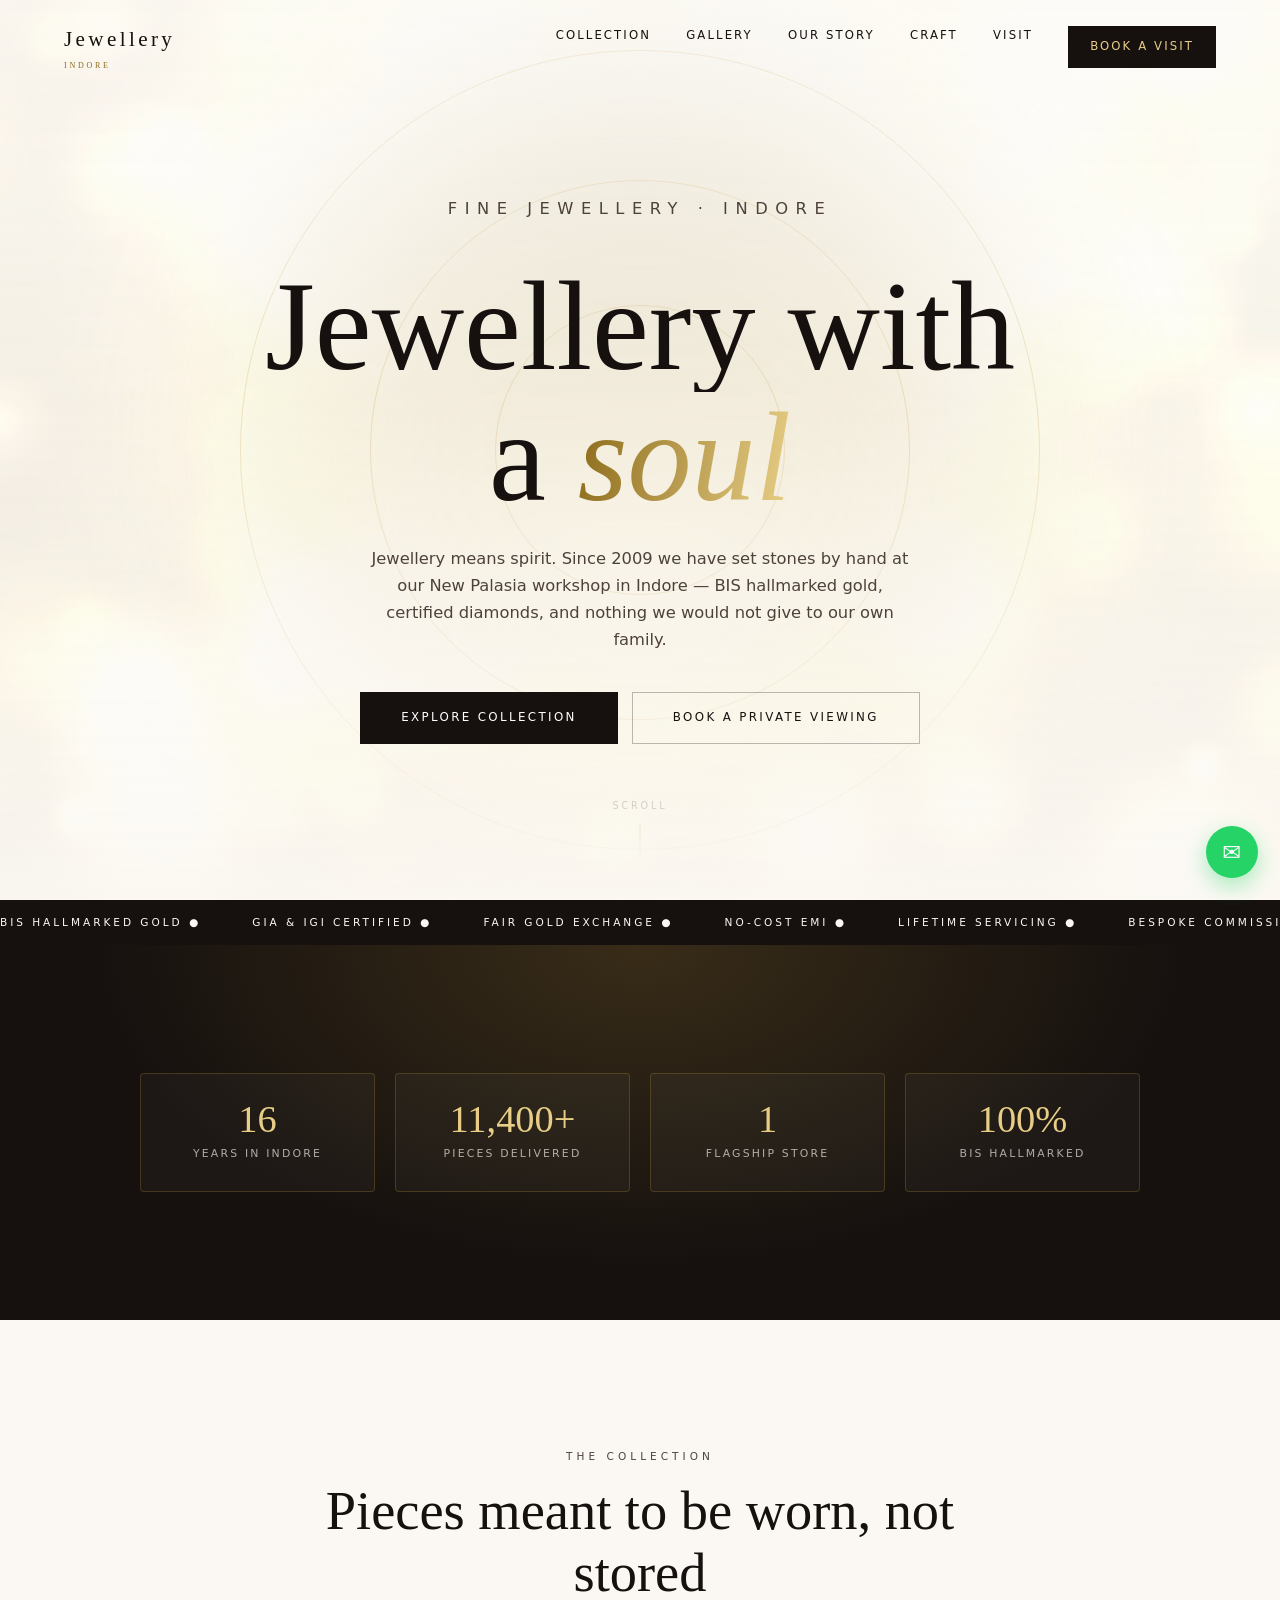
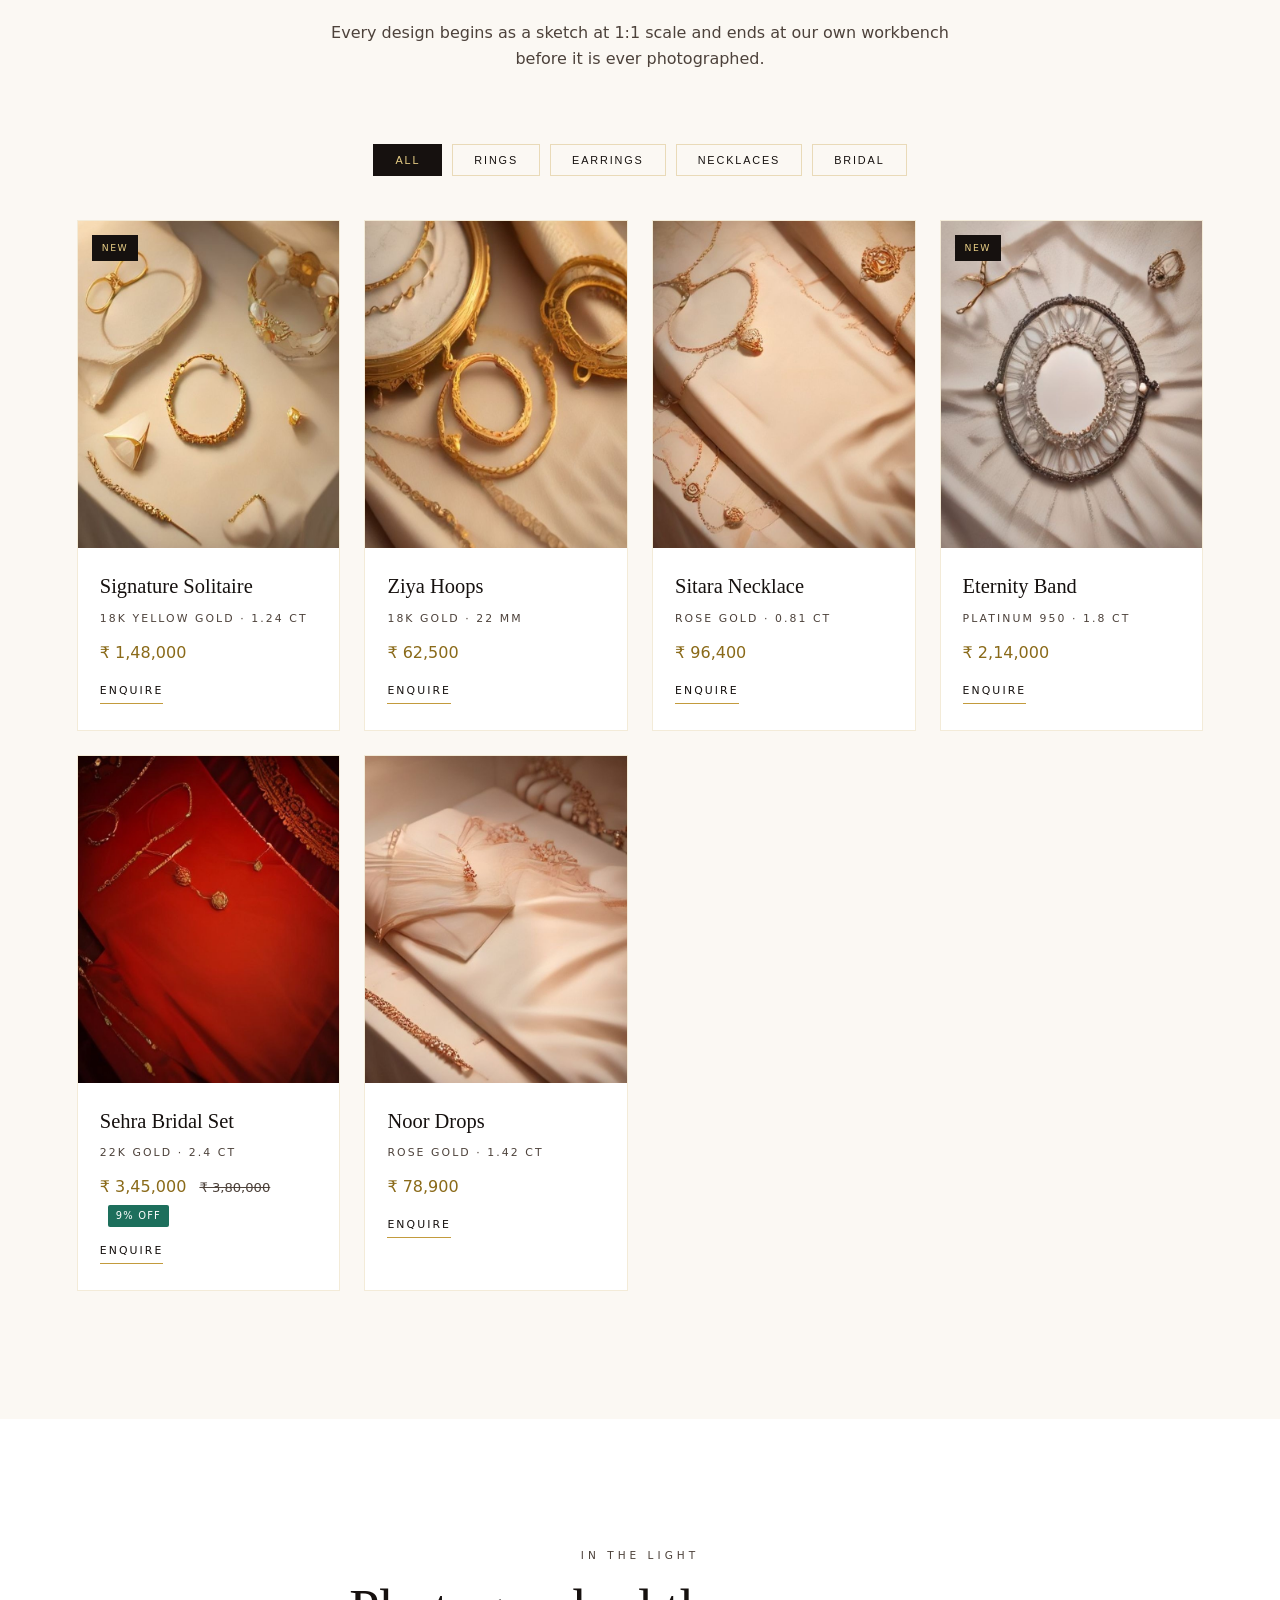
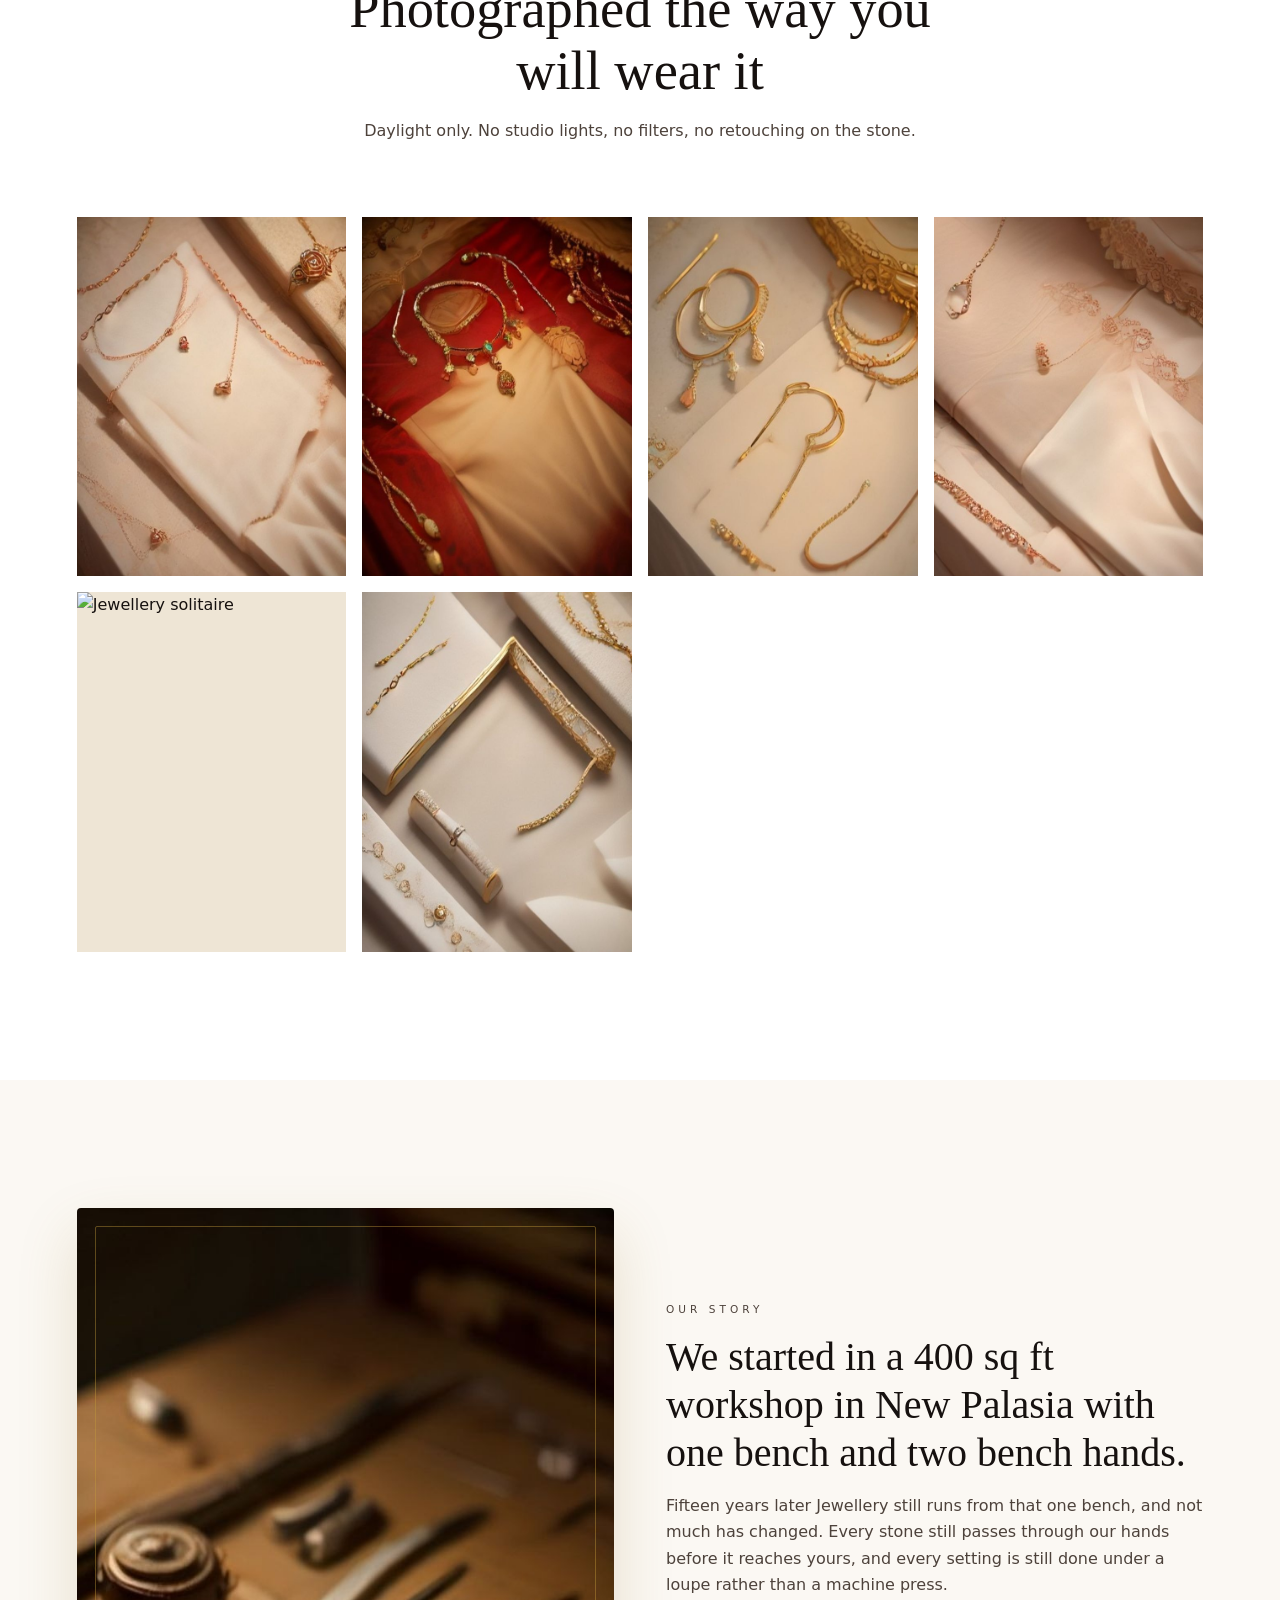
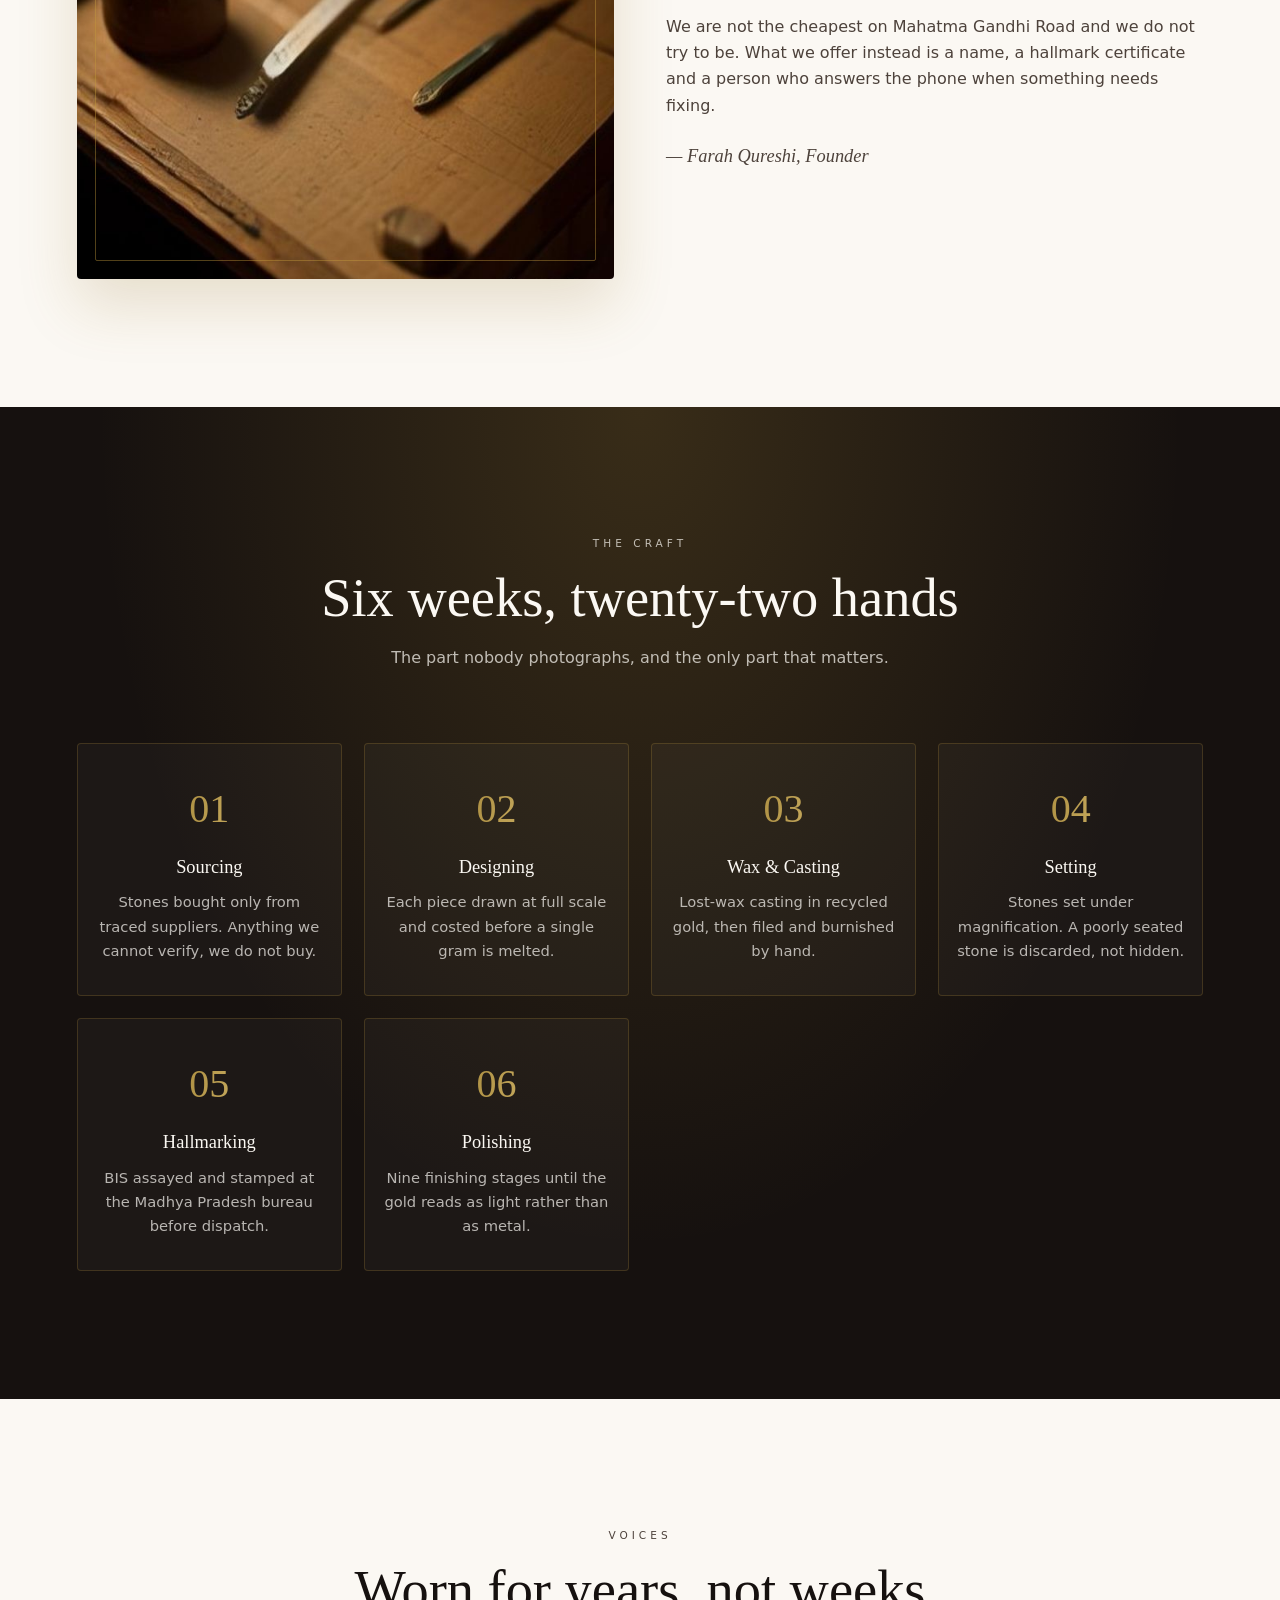
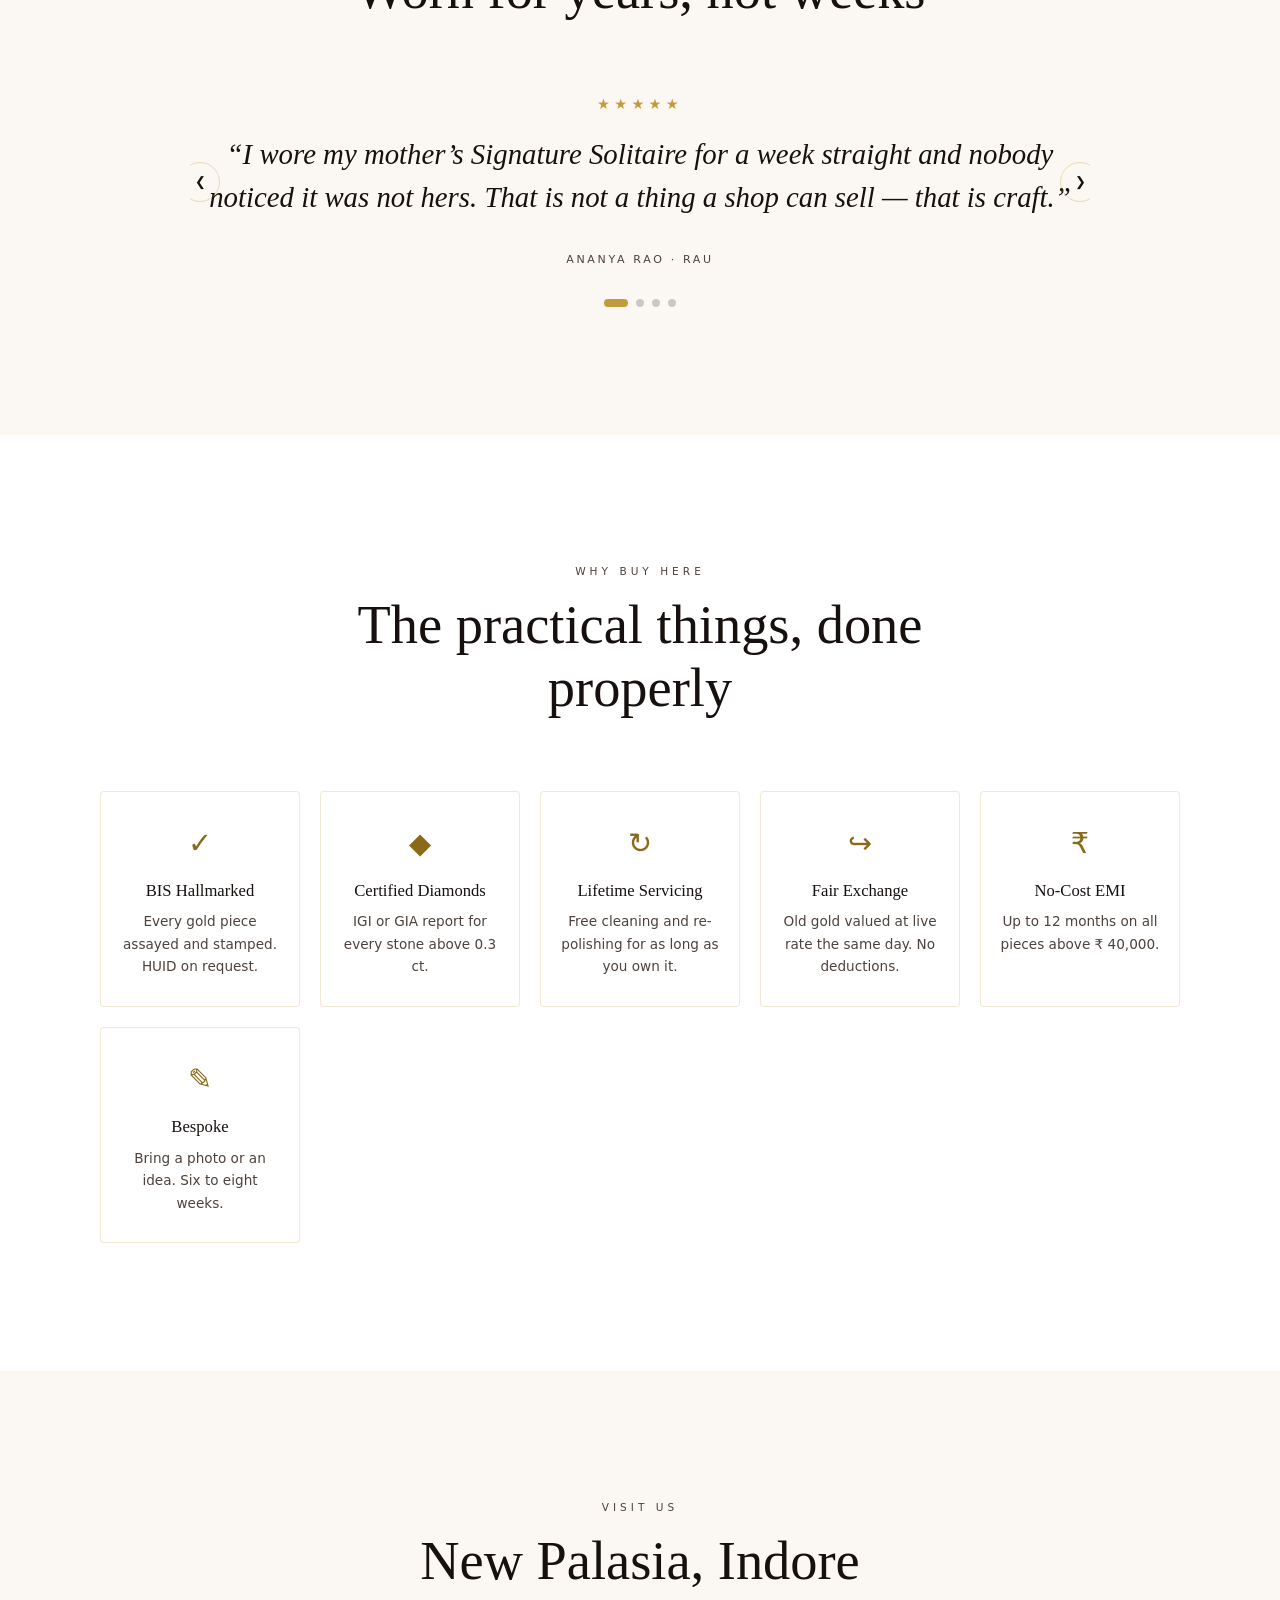
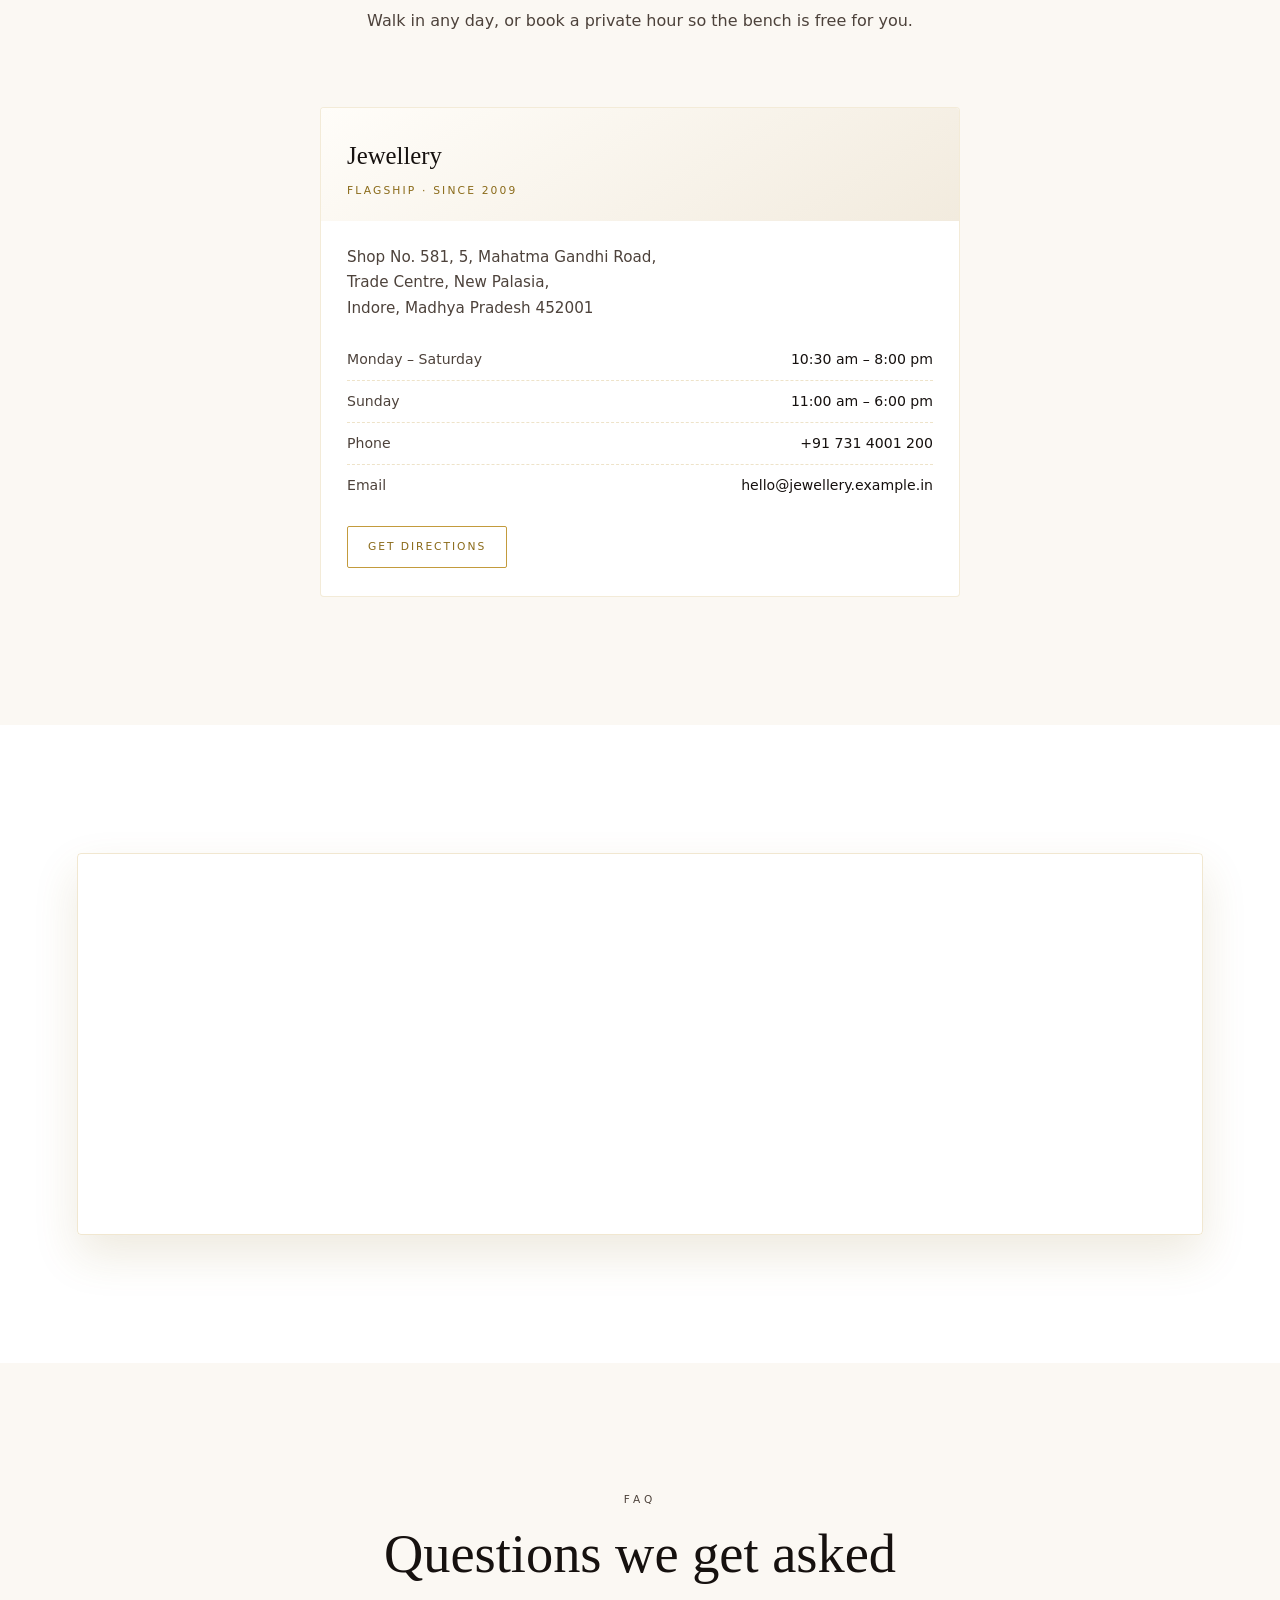
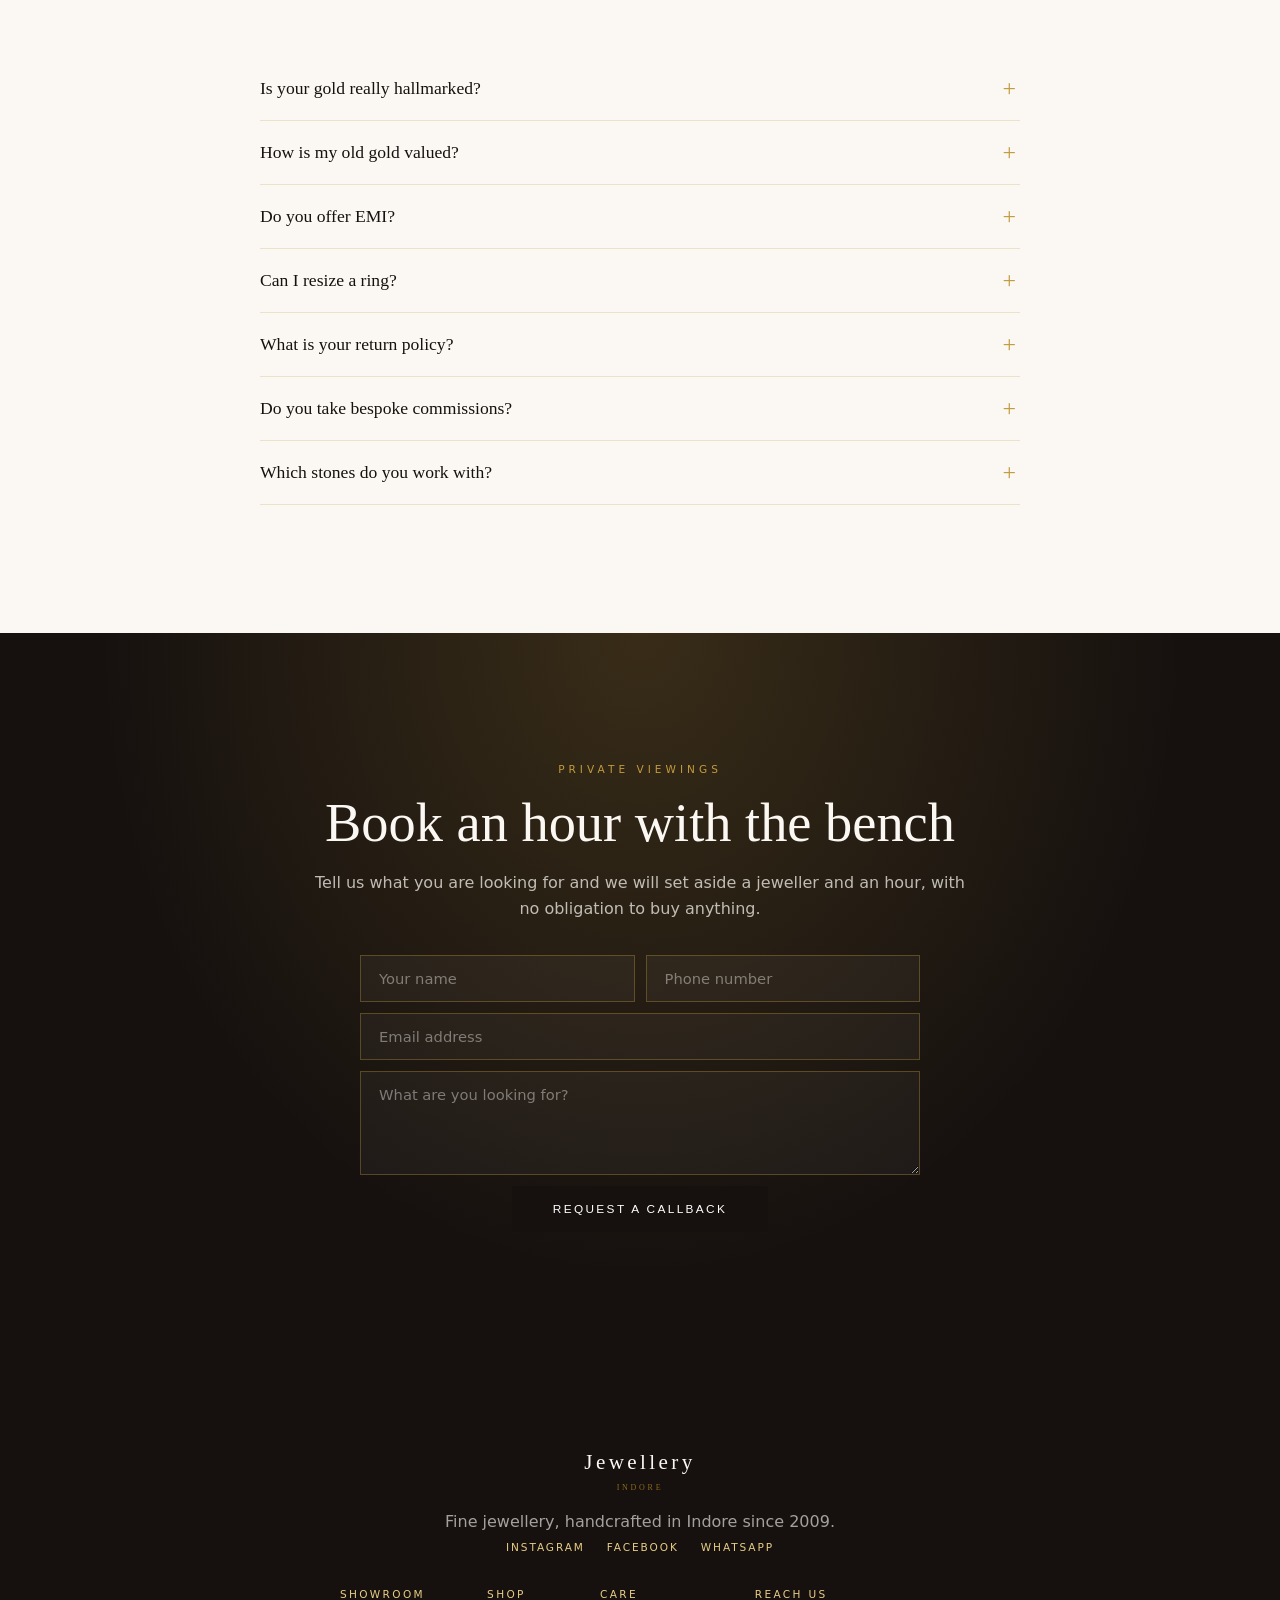
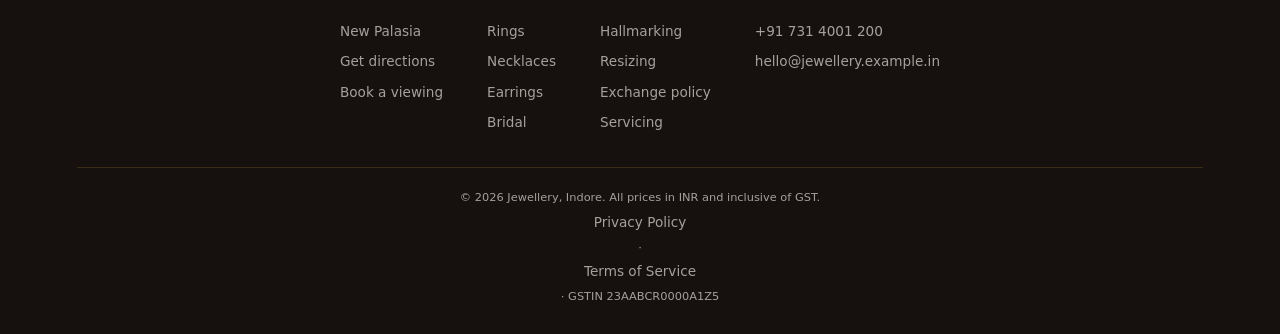
==== index.html @ 205ac7a6 "Fine jewellery storefront for Indore Static single-page site, no build step or runtime dependencies." ====
﻿<!DOCTYPE html>
<html lang="en">
<head>
<meta charset="UTF-8" />
<meta name="viewport" content="width=device-width, initial-scale=1" />
<title>Jewellery — Fine Jewellery Store in Indore | BIS Hallmarked Gold</title>
<meta name="description" content="Jewellery is a fine jewellery house in Indore. BIS hallmarked gold, GIA &amp; IGI certified diamonds, fair gold exchange and bespoke bridal commissions from our New Palasia workshop." />
<meta name="keywords" content="jewellery shop Indore, gold jewellery Indore, diamond jewellery Indore, BIS hallmarked gold, bridal jewellery Indore, New Palasia jeweller" />
<meta name="author" content="Jewellery" />
<meta name="robots" content="index, follow, max-image-preview:large" />
<link rel="canonical" href="https://jewellery.example.com/" />

<meta property="og:type" content="website" />
<meta property="og:site_name" content="Jewellery" />
<meta property="og:title" content="Jewellery — Fine Jewellery, Indore" />
<meta property="og:description" content="BIS hallmarked gold and certified diamonds, handcrafted in Indore since 2009." />
<meta property="og:image" content="assets/og.jpg" />
<meta property="og:image:width" content="1200" />
<meta property="og:image:height" content="630" />
<meta property="og:locale" content="en_IN" />
<meta property="og:url" content="https://jewellery.example.com/" />

<meta name="twitter:card" content="summary_large_image" />
<meta name="twitter:title" content="Jewellery — Fine Jewellery, Indore" />
<meta name="twitter:description" content="BIS hallmarked gold and certified diamonds, handcrafted in Indore since 2009." />
<meta name="twitter:image" content="assets/og.jpg" />

<meta name="geo.region" content="IN-MP" />
<meta name="geo.placename" content="Indore" />
<meta name="theme-color" content="#16110f" />

<link rel="icon" href="assets/favicon.svg" type="image/svg+xml" />
<link rel="apple-touch-icon" href="assets/favicon.svg" />
<link rel="manifest" href="manifest.webmanifest" />
<link rel="preload" as="image" href="assets/hero.jpg" fetchpriority="high" />

<script type="application/ld+json">
{
  "@context": "https://schema.org",
  "@graph": [
    {
      "@type": "JewelryStore",
      "@id": "https://jewellery.example.com/#store",
      "name": "Jewellery",
      "description": "Fine jewellery house in Indore specialising in BIS hallmarked gold and certified diamonds.",
      "url": "https://jewellery.example.com/",
      "logo": "https://jewellery.example.com/assets/og.jpg",
      "image": "https://jewellery.example.com/assets/og.jpg",
      "telephone": "+91-731-400-2200",
      "email": "hello@jewellery.example.in",
      "priceRange": "₹₹₹",
      "currenciesAccepted": "INR",
      "paymentAccepted": "Cash, UPI, Credit Card, Debit Card, Net Banking, EMI",
      "foundingDate": "2009",
      "address": {
        "@type": "PostalAddress",
        "streetAddress": "Shop 12, New Palasia Main Road",
        "addressLocality": "Indore",
        "addressRegion": "Madhya Pradesh",
        "postalCode": "452003",
        "addressCountry": "IN"
      },
      "geo": { "@type": "GeoCoordinates", "latitude": 22.7196, "longitude": 75.8577 },
      "openingHoursSpecification": [
        { "@type": "OpeningHoursSpecification", "dayOfWeek": ["Monday","Tuesday","Wednesday","Thursday","Friday","Saturday"], "opens": "10:30", "closes": "20:00" },
        { "@type": "OpeningHoursSpecification", "dayOfWeek": "Sunday", "opens": "11:00", "closes": "18:00" }
      ],
      "sameAs": ["https://www.instagram.com/jewelleryjewellery"]
    },
    {
      "@type": "WebSite",
      "@id": "https://jewellery.example.com/#website",
      "url": "https://jewellery.example.com/",
      "name": "Jewellery",
      "inLanguage": "en-IN",
      "publisher": { "@id": "https://jewellery.example.com/#store" }
    },
    {
      "@type": "ItemList",
      "name": "Jewellery Signature Collection",
      "itemListElement": [
        { "@type": "ListItem", "position": 1, "name": "Signature Solitaire Ring", "url": "https://jewellery.example.com/#collection" },
        { "@type": "ListItem", "position": 2, "name": "Ziya Hoop Earrings", "url": "https://jewellery.example.com/#collection" },
        { "@type": "ListItem", "position": 3, "name": "Sitara Necklace", "url": "https://jewellery.example.com/#collection" },
        { "@type": "ListItem", "position": 4, "name": "Eternity Band", "url": "https://jewellery.example.com/#collection" },
        { "@type": "ListItem", "position": 5, "name": "Sehra Bridal Set", "url": "https://jewellery.example.com/#collection" },
        { "@type": "ListItem", "position": 6, "name": "Noor Drop Earrings", "url": "https://jewellery.example.com/#collection" }
      ]
    }
  ]
}
</script>

<script type="application/ld+json">
{
  "@context": "https://schema.org",
  "@type": "FAQPage",
  "mainEntity": [
    { "@type": "Question", "name": "Is your gold really hallmarked?", "acceptedAnswer": { "@type": "Answer", "text": "Yes. Every gold piece is assayed and stamped at the BIS bureau, and the HUID certificate is issued in your name at the time of billing." } },
    { "@type": "Question", "name": "How is my old gold valued?", "acceptedAnswer": { "@type": "Answer", "text": "At the same-day market rate for 22K or 18K, checked in front of you. No making charges are deducted from the exchange value." } },
    { "@type": "Question", "name": "Do you offer EMI?", "acceptedAnswer": { "@type": "Answer", "text": "No-cost EMI up to 12 months on every piece above ₹40,000, on major credit cards, with no processing fee." } },
    { "@type": "Question", "name": "Can I resize a ring?", "acceptedAnswer": { "@type": "Answer", "text": "Once, free of charge within the first year. Later resizing is charged at a quoted nominal amount for the work." } },
    { "@type": "Question", "name": "What is your return policy?", "acceptedAnswer": { "@type": "Answer", "text": "30 days for a full refund on unworn pieces with the original hallmark intact. Resized or altered pieces cannot be returned." } },
    { "@type": "Question", "name": "Do you take bespoke commissions?", "acceptedAnswer": { "@type": "Answer", "text": "Yes. Bring a photograph or a rough idea. Commissions typically start at ₹1,20,000 and take six to eight weeks including hallmarking." } },
    { "@type": "Question", "name": "Which stones do you work with?", "acceptedAnswer": { "@type": "Answer", "text": "Natural and lab-grown diamonds, emeralds, rubies, sapphires and pearls. Every stone above 0.3 ct ships with an independent laboratory report." } }
  ]
}
</script>
<style>
  :root{
    --ink:#16110f; --ink2:#4d423b;
    --gold:#c39b3d; --gold2:#e7cd85; --gold3:#8a6a19;
    --cream:#fbf8f3; --white:#fff; --em:#1d6f5c;
    --serif:"Didot","Bodoni MT","Playfair Display",Georgia,serif;
    --sans:"Futura","Avenir Next","Century Gothic",system-ui,sans-serif;
    --e:cubic-bezier(.22,.61,.36,1);
  }
  *{margin:0;padding:0;box-sizing:border-box}
  html{scroll-behavior:smooth}
  body{font-family:var(--sans);color:var(--ink);background:var(--cream);line-height:1.65;overflow-x:hidden}
  a{color:inherit}

  .rv{opacity:0;transform:translateY(36px);transition:opacity .9s var(--e),transform .9s var(--e)}
  .rv.in{opacity:1;transform:none}
  @media(prefers-reduced-motion:reduce){
    .rv{opacity:1;transform:none;transition:none}
    *{animation:none!important;transition-duration:.01ms!important}
  }

  .glow{position:fixed;top:0;left:0;width:460px;height:460px;margin:-230px 0 0 -230px;border-radius:50%;pointer-events:none;z-index:0;
    background:radial-gradient(circle,rgba(195,155,61,.15),transparent 66%);transform:translate3d(0,0,0);will-change:transform}

  header{position:fixed;top:0;left:0;right:0;z-index:70;display:flex;align-items:center;justify-content:space-between;
    padding:22px 5vw;transition:.45s var(--e)}
  header.solid{background:rgba(251,248,243,.9);backdrop-filter:blur(14px);-webkit-backdrop-filter:blur(14px);padding:12px 5vw;box-shadow:0 1px 0 rgba(195,155,61,.3)}
  .brand{font-family:var(--serif);font-size:1.32rem;letter-spacing:.16em;z-index:1}
  .brand small{display:block;font-size:.5rem;letter-spacing:.34em;color:var(--gold3);margin-top:2px}
  nav{display:flex;gap:2.2rem;z-index:1}
  nav a{text-decoration:none;font-size:.73rem;letter-spacing:.18em;text-transform:uppercase;position:relative;padding-bottom:3px}
  nav a::after{content:"";position:absolute;left:0;bottom:0;height:1px;width:0;background:var(--gold);transition:width .4s var(--e)}
  nav a:hover::after{width:100%}
  .nav-cta{background:var(--ink);color:var(--gold2)!important;padding:11px 22px!important}
  .nav-cta:hover{background:var(--gold)!important;color:#fff!important}
  .burger{display:none;flex-direction:column;gap:5px;background:none;border:0;cursor:pointer;z-index:80}
  .burger span{width:24px;height:1.5px;background:var(--ink);transition:.35s var(--e)}
  .burger.on span:nth-child(1){transform:translateY(6.5px) rotate(45deg)}
  .burger.on span:nth-child(2){opacity:0}
  .burger.on span:nth-child(3){transform:translateY(-6.5px) rotate(-45deg)}

  .hero{position:relative;min-height:100vh;display:grid;place-items:center;text-align:center;padding:130px 6vw 90px;overflow:hidden}
  .hero-bg{position:absolute;inset:0;width:100%;height:100%;object-fit:cover;opacity:.85}
  .hero::after{content:"";position:absolute;inset:0;background:linear-gradient(180deg,rgba(251,248,243,.55),rgba(251,248,243,.2) 45%,rgba(251,248,243,.9))}
  .sun{position:absolute;width:min(760px,88vw);aspect-ratio:1;border-radius:50%;
    background:conic-gradient(from 0deg,var(--gold3),var(--gold),var(--gold2),var(--gold),var(--gold3));filter:blur(100px);opacity:.2;animation:sp 30s linear infinite}
  @keyframes sp{to{transform:rotate(360deg)}}
  .rings{position:absolute;inset:0;display:grid;place-items:center;pointer-events:none}
  .ring{position:absolute;border:1px solid rgba(195,155,61,.3);border-radius:50%;width:var(--d);height:var(--d)}
  .r1{--d:290px;animation:fl 9s ease-in-out infinite}
  .r2{--d:540px;animation:fl 13s ease-in-out infinite reverse}
  .r3{--d:800px;animation:fl 17s ease-in-out infinite}
  @keyframes fl{0%,100%{transform:translateY(0);opacity:.28}50%{transform:translateY(-28px);opacity:.6}}
  .hero-in{position:relative;z-index:2}
  .kick{font-size:.7rem;letter-spacing:.46em;text-transform:uppercase;color:var(--gold3);margin-bottom:24px;opacity:0;animation:up 1s var(--e) .15s forwards}
  h1{font-family:var(--serif);font-weight:400;line-height:1.02;font-size:clamp(3rem,10.5vw,8rem);margin-bottom:24px}
  h1 .l{display:block;overflow:hidden}
  h1 .l>span{display:block;opacity:0;transform:translateY(104%);animation:ri 1.05s var(--e) forwards}
  h1 .l:nth-child(2)>span{animation-delay:.15s}
  h1 em{font-style:italic;background:linear-gradient(100deg,var(--gold3),var(--gold2) 40%,var(--gold) 62%,var(--gold3));background-size:260% 100%;
    -webkit-background-clip:text;background-clip:text;color:transparent;animation:sh 6s linear infinite}
  @keyframes ri{to{opacity:1;transform:none}}
  @keyframes sh{to{background-position:260% 0}}
  @keyframes up{from{opacity:0;transform:translateY(16px)}to{opacity:1;transform:none}}
  .hero-in p{max-width:52ch;margin:0 auto 38px;color:var(--ink2);font-size:1.02rem;opacity:0;animation:up 1s var(--e) .6s forwards}
  .btns{display:flex;gap:14px;justify-content:center;flex-wrap:wrap;opacity:0;animation:up 1s var(--e) .78s forwards}
  .btn{display:inline-block;position:relative;overflow:hidden;padding:15px 40px;font-size:.74rem;letter-spacing:.2em;text-transform:uppercase;
    text-decoration:none;color:#fff;background:var(--ink);border:1px solid var(--ink);transition:.45s var(--e)}
  .btn span{position:relative;z-index:1}
  .btn::before{content:"";position:absolute;inset:0;z-index:0;background:linear-gradient(100deg,var(--gold3),var(--gold),var(--gold2));transform:translateY(101%);transition:transform .55s var(--e)}
  .btn:hover{color:var(--ink);border-color:var(--gold)}
  .btn:hover::before{transform:none}
  .btn.ghost{background:transparent;color:var(--ink);border-color:rgba(22,17,15,.28)}
  .btn.ghost::before{background:var(--ink)}
  .btn.ghost:hover{color:#fff}
  .scroll{position:absolute;bottom:32px;left:50%;transform:translateX(-50%);font-size:.6rem;letter-spacing:.3em;text-transform:uppercase;color:var(--ink2);display:flex;flex-direction:column;align-items:center;gap:10px}
  .scroll i{width:1px;height:44px;background:linear-gradient(var(--gold),transparent);animation:dp 1.9s ease-in-out infinite}
  @keyframes dp{0%{transform:scaleY(0);transform-origin:top}50%{transform:scaleY(1);transform-origin:top}51%{transform-origin:bottom}100%{transform:scaleY(0);transform-origin:bottom}}

  .strip{background:var(--ink);color:var(--cream);padding:14px 0;overflow:hidden;font-size:.66rem;letter-spacing:.28em;text-transform:uppercase}
  .strip-t{display:flex;gap:3.2rem;width:max-content;animation:sl 32s linear infinite}
  @keyframes sl{to{transform:translateX(-50%)}}

  section{padding:clamp(70px,10vw,132px) 6vw;position:relative;z-index:1}
  .head{text-align:center;max-width:64ch;margin:0 auto clamp(42px,6vw,72px)}
  .tag{font-size:.66rem;letter-spacing:.38em;text-transform:uppercase;color:var(--gold3);margin-bottom:14px}
  h2{font-family:var(--serif);font-weight:400;font-size:clamp(1.95rem,4.5vw,3.4rem);line-height:1.14;margin-bottom:16px}
  .head p{color:var(--ink2)}
  .alt{background:var(--white)}
  .dark{background:var(--ink);color:var(--cream);background-image:radial-gradient(ellipse at 50% 0%,rgba(195,155,61,.2),transparent 60%)}
  .dark h2{color:var(--cream)}
  .dark .head p{color:rgba(251,248,243,.72)}

  .stats{display:grid;gap:20px;grid-template-columns:repeat(auto-fit,minmax(150px,1fr));max-width:1000px;margin:0 auto}
  .stat{text-align:center;padding:26px 14px;border:1px solid rgba(195,155,61,.24);background:rgba(255,255,255,.03);border-radius:4px}
  .stat b{display:block;font-family:var(--serif);font-size:2.4rem;color:var(--gold2);font-weight:400;line-height:1}
  .stat span{font-size:.68rem;letter-spacing:.2em;text-transform:uppercase;color:rgba(251,248,243,.66)}

  .filters{display:flex;gap:10px;justify-content:center;flex-wrap:wrap;margin-bottom:44px}
  .chip{padding:9px 21px;font-size:.68rem;letter-spacing:.17em;text-transform:uppercase;background:transparent;border:1px solid rgba(195,155,61,.32);
    color:var(--ink);cursor:pointer;transition:.35s var(--e)}
  .chip:hover{border-color:var(--gold);color:var(--gold3)}
  .chip.on{background:var(--ink);border-color:var(--ink);color:var(--gold2)}
  .hide{display:none!important}
  @keyframes fu{from{opacity:0;transform:translateY(18px) scale(.98)}to{opacity:1;transform:none}}

  .grid{display:grid;gap:24px;grid-template-columns:repeat(auto-fit,minmax(258px,1fr));max-width:1260px;margin:0 auto}
  .card{position:relative;overflow:hidden;background:var(--white);border:1px solid rgba(195,155,61,.2);cursor:pointer;transition:.5s var(--e)}
  .card:hover{transform:translateY(-8px);box-shadow:0 22px 44px rgba(138,106,25,.16)}
  .art{position:relative;aspect-ratio:4/5;overflow:hidden;background:linear-gradient(155deg,#fffdf9,#f2ebde)}
  .art img{width:100%;height:100%;object-fit:cover;display:block;transform:scale(1.01);transition:transform .9s var(--e)}
  .card:hover .art img{transform:scale(1.09)}
  .art::after{content:"";position:absolute;inset:0;background:linear-gradient(115deg,transparent 38%,rgba(255,255,255,.42) 50%,transparent 62%);transform:translateX(-130%);transition:transform 1.05s var(--e)}
  .card:hover .art::after{transform:translateX(130%)}
  .info{padding:22px 22px 26px}
  .info h3{font-family:var(--serif);font-weight:400;font-size:1.28rem;margin-bottom:6px}
  .meta{font-size:.68rem;letter-spacing:.19em;text-transform:uppercase;color:var(--ink2);margin-bottom:12px}
  .price{font-size:1rem;color:var(--gold3)}
  .strike{color:var(--ink2);text-decoration:line-through;font-size:.82rem;margin-left:8px}
  .off{display:inline-block;margin-left:8px;font-size:.62rem;letter-spacing:.12em;text-transform:uppercase;background:var(--em);color:#fff;padding:3px 8px;border-radius:2px}
  .lk{display:inline-block;margin-top:15px;font-size:.68rem;letter-spacing:.19em;text-transform:uppercase;text-decoration:none;border-bottom:1px solid var(--gold);padding-bottom:3px}
  .lk:hover{color:var(--gold3)}
  .tag-new{position:absolute;top:14px;left:14px;z-index:2;background:var(--ink);color:var(--gold2);font-size:.58rem;letter-spacing:.16em;text-transform:uppercase;padding:5px 10px}

  .gal{display:grid;gap:16px;grid-template-columns:repeat(auto-fit,minmax(215px,1fr));max-width:1180px;margin:0 auto}
  .gal figure{position:relative;margin:0;overflow:hidden;aspect-ratio:3/4;background:#eee5d5}
  .gal img{width:100%;height:100%;object-fit:cover;transition:transform .85s var(--e)}
  .gal figure:hover img{transform:scale(1.12)}
  .gal figcaption{position:absolute;left:0;right:0;bottom:0;padding:20px;background:linear-gradient(transparent,rgba(22,17,15,.8));color:var(--cream);
    font-size:.66rem;letter-spacing:.19em;text-transform:uppercase;transform:translateY(100%);transition:transform .5s var(--e)}
  .gal figure:hover figcaption{transform:none}

  .split{display:grid;gap:52px;align-items:center;max-width:1140px;margin:0 auto;grid-template-columns:repeat(auto-fit,minmax(300px,1fr))}
  .split figure{position:relative;margin:0;border-radius:4px;overflow:hidden;aspect-ratio:4/5;box-shadow:0 26px 60px rgba(138,106,25,.18)}
  .split img{width:100%;height:100%;object-fit:cover}
  .split figure::after{content:"";position:absolute;inset:18px;border:1px solid rgba(195,155,61,.42);border-radius:2px;pointer-events:none}
  .split h3{font-family:var(--serif);font-weight:400;font-size:clamp(1.6rem,3.2vw,2.5rem);margin-bottom:16px;line-height:1.2}
  .split p{color:var(--ink2);margin-bottom:15px}
  .sig{font-family:var(--serif);font-style:italic;font-size:1.15rem;color:var(--gold3);margin-top:22px}

  .steps{display:grid;gap:22px;grid-template-columns:repeat(auto-fit,minmax(250px,1fr));max-width:1180px;margin:0 auto}
  .step{text-align:center;padding:32px 18px;border:1px solid rgba(195,155,61,.22);background:rgba(255,255,255,.03);border-radius:4px;transition:.5s var(--e)}
  .step:hover{border-color:var(--gold);transform:translateY(-7px)}
  .step .n{font-family:var(--serif);font-size:2.5rem;background:linear-gradient(100deg,var(--gold3),var(--gold2));
    -webkit-background-clip:text;background-clip:text;color:transparent;margin-bottom:10px}
  .step h4{font-family:var(--serif);font-weight:400;font-size:1.15rem;margin-bottom:8px;color:var(--cream)}
  .step p{font-size:.92rem;color:rgba(251,248,243,.7)}

  .car{max-width:900px;margin:0 auto;overflow:hidden;position:relative;padding:0 4px}
  .cx{display:flex;transition:transform .65s var(--e)}
  .sl{min-width:100%;text-align:center}
  .sl .st{color:var(--gold);letter-spacing:.3em;font-size:.9rem;margin-bottom:16px}
  .sl p{font-family:var(--serif);font-size:clamp(1.12rem,2.8vw,1.8rem);font-style:italic;line-height:1.5;min-height:112px}
  .sl cite{font-style:normal;font-size:.69rem;letter-spacing:.24em;text-transform:uppercase;color:var(--ink2)}
  .dots{display:flex;gap:8px;justify-content:center;margin-top:28px}
  .dot{width:8px;height:8px;border-radius:50%;border:0;background:rgba(22,17,15,.2);cursor:pointer;transition:.35s var(--e)}
  .dot.on{background:var(--gold);width:24px;border-radius:4px}
  .ar{position:absolute;top:50%;transform:translateY(-50%);background:none;border:1px solid rgba(195,155,61,.32);width:40px;height:40px;border-radius:50%;cursor:pointer;color:var(--ink);transition:.35s var(--e)}
  .ar:hover{background:var(--gold);color:#fff;border-color:var(--gold)}
  .ar.pv{left:-10px}.ar.nx{right:-10px}

  .trust{display:grid;gap:20px;grid-template-columns:repeat(auto-fit,minmax(198px,1fr));max-width:1080px;margin:0 auto}
  .bd{text-align:center;padding:28px 16px;border:1px solid rgba(195,155,61,.22);background:var(--white);border-radius:4px;transition:.45s var(--e)}
  .bd:hover{transform:translateY(-7px);box-shadow:0 18px 36px rgba(138,106,25,.14)}
  .bd .ic{font-size:1.8rem;margin-bottom:10px;display:block;color:var(--gold3)}
  .bd h5{font-family:var(--serif);font-weight:400;font-size:1.04rem;margin-bottom:6px}
  .bd p{font-size:.85rem;color:var(--ink2)}

  .store{max-width:640px;margin:0 auto;background:var(--white);border:1px solid rgba(195,155,61,.2);border-radius:4px;overflow:hidden;transition:.5s var(--e)}
  .store:hover{transform:translateY(-7px);box-shadow:0 20px 40px rgba(138,106,25,.15)}
  .store .top-s{padding:28px 26px 22px;background:linear-gradient(150deg,#fffdf9,#f2ebde)}
  .store h3{font-family:var(--serif);font-weight:400;font-size:1.55rem;margin-bottom:5px}
  .store .area{font-size:.67rem;letter-spacing:.2em;text-transform:uppercase;color:var(--gold3)}
  .store .body{padding:24px 26px 28px}
  .store address{font-style:normal;color:var(--ink2);font-size:.95rem;margin-bottom:18px}
  .hrs{display:flex;justify-content:space-between;gap:14px;padding:9px 0;border-bottom:1px dashed rgba(195,155,61,.28);font-size:.88rem}
  .hrs:last-of-type{border-bottom:0}
  .hrs b{font-weight:400;color:var(--ink2)}
  .mapbtn{display:inline-block;margin-top:20px;font-size:.67rem;letter-spacing:.18em;text-transform:uppercase;text-decoration:none;border:1px solid var(--gold);color:var(--gold3);padding:11px 20px;border-radius:2px;transition:.35s var(--e)}
  .mapbtn:hover{background:var(--gold);color:#fff}

  .mapwrap{max-width:1140px;margin:0 auto;border-radius:4px;overflow:hidden;border:1px solid rgba(195,155,61,.24);box-shadow:0 20px 46px rgba(138,106,25,.14)}
  .mapwrap iframe{width:100%;height:380px;border:0;display:block}

  .faq{max-width:760px;margin:0 auto}
  .qa{border-bottom:1px solid rgba(195,155,61,.24)}
  .qa button{width:100%;background:none;border:0;cursor:pointer;text-align:left;padding:21px 34px 21px 0;font-family:var(--serif);font-size:1.1rem;color:var(--ink);position:relative;transition:color .3s}
  .qa button:hover{color:var(--gold3)}
  .qa button::after{content:"+";position:absolute;right:4px;top:50%;transform:translateY(-50%);font-size:1.5rem;color:var(--gold);transition:transform .4s var(--e)}
  .qa.open button::after{transform:translateY(-50%) rotate(45deg)}
  .qa .ans{max-height:0;overflow:hidden;transition:max-height .5s var(--e)}
  .qa .ans p{padding:0 34px 22px 0;color:var(--ink2);font-size:.94rem}

  form{display:grid;gap:11px;max-width:560px;margin:0 auto}
  input,textarea{padding:14px 18px;border:1px solid rgba(195,155,61,.34);background:rgba(255,255,255,.04);color:var(--cream);
    font-family:var(--sans);font-size:.92em;width:100%}
  .row{display:grid;gap:11px;grid-template-columns:1fr 1fr}
  textarea{min-height:104px;resize:vertical}
  input::placeholder,textarea::placeholder{color:rgba(251,248,243,.42)}
  input:focus,textarea:focus{outline:none;border-color:var(--gold)}
  .msg{margin-top:15px;font-size:.82rem;letter-spacing:.08em;color:var(--gold2);min-height:1.2em;text-align:center}

  footer{background:var(--ink);color:rgba(251,248,243,.62);padding:54px 6vw 28px;text-align:center}
  footer .brand{color:var(--cream);display:inline-block;margin-bottom:14px}
  footer .cols{display:flex;gap:44px;justify-content:center;flex-wrap:wrap;margin:26px 0 30px;text-align:left}
  footer .cols div{max-width:240px}
  footer h6{color:var(--gold2);font-size:.66rem;letter-spacing:.22em;text-transform:uppercase;margin-bottom:12px;font-weight:400}
  footer a{color:rgba(251,248,243,.62);text-decoration:none;font-size:.85rem;display:block;padding:4px 0;transition:color .3s}
  footer a:hover{color:var(--gold2)}
  .fine{border-top:1px solid rgba(195,155,61,.2);padding-top:20px;font-size:.71rem}
  .soc{display:flex;gap:22px;justify-content:center;margin-bottom:6px}
  .soc a{letter-spacing:.18em;text-transform:uppercase;font-size:.66rem;color:var(--gold2)}

  .sticky-cta{position:fixed;left:0;right:0;bottom:0;z-index:65;display:none;background:var(--ink);border-top:1px solid rgba(195,155,61,.4)}
  .sticky-cta a{flex:1;display:block;text-align:center;padding:15px 8px;font-size:.67rem;letter-spacing:.17em;text-transform:uppercase;text-decoration:none}
  .sticky-cta .wa-b{background:#25D366;color:#fff}
  .sticky-cta .call-b{color:var(--gold2);border-left:1px solid rgba(195,155,61,.4)}
  @media(max-width:860px){
    .sticky-cta{display:flex}
    body{padding-bottom:52px}
    .wa,.top{display:none!important}
  }

  .wa{position:fixed;right:22px;bottom:22px;z-index:60;width:52px;height:52px;border-radius:50%;background:#25D366;color:#fff;
    display:grid;place-items:center;font-size:1.4rem;text-decoration:none;box-shadow:0 8px 22px rgba(37,211,102,.4);transition:.4s var(--e)}
  .wa:hover{transform:scale(1.11) rotate(8deg)}
  .top{position:fixed;right:86px;bottom:22px;z-index:60;width:44px;height:44px;border-radius:50%;border:1px solid var(--gold);
    background:var(--cream);color:var(--ink);cursor:pointer;font-size:1rem;opacity:0;pointer-events:none;transform:translateY(14px);transition:.45s var(--e)}
  .top.on{opacity:1;pointer-events:auto;transform:none}
  .top:hover{background:var(--gold);color:#fff}

  @media(max-width:860px){
    .burger{display:flex}
    nav{position:fixed;inset:0;background:var(--cream);flex-direction:column;align-items:center;justify-content:center;gap:1.9rem;transform:translateX(100%);transition:transform .5s var(--e)}
    nav.open{transform:none}
    .ar{display:none}
    .row{grid-template-columns:1fr}
  }
</style>
</head>
<body>

<div class="glow" id="glow" aria-hidden="true"></div>

<header id="hdr">
  <div class="brand">Jewellery<small>INDORE</small></div>
  <button class="burger" id="burger" aria-label="Menu"><span></span><span></span><span></span></button>
  <nav id="nav">
    <a href="#collection">Collection</a>
    <a href="#gallery">Gallery</a>
    <a href="#story">Our Story</a>
    <a href="#craft">Craft</a>
    <a href="#visit">Visit</a>
    <a href="#visit" class="nav-cta">Book a Visit</a>
  </nav>
</header>

<main>
  <section class="hero">
    <img class="hero-bg" src="assets/hero.jpg" alt="" />
    <span class="sun" aria-hidden="true"></span>
    <div class="rings" aria-hidden="true"><span class="ring r1"></span><span class="ring r2"></span><span class="ring r3"></span></div>
    <div class="hero-in">
      <p class="kick">Fine jewellery &middot; Indore</p>
      <h1><span class="l"><span>Jewellery with</span></span><span class="l"><span>a <em>soul</em></span></span></h1>
      <p>Jewellery means spirit. Since 2009 we have set stones by hand at our New Palasia workshop in Indore &mdash; BIS hallmarked gold, certified diamonds, and nothing we would not give to our own family.</p>
      <div class="btns">
        <a class="btn" href="#collection"><span>Explore collection</span></a>
        <a class="btn ghost" href="#visit"><span>Book a private viewing</span></a>
      </div>
    </div>
    <div class="scroll" aria-hidden="true">Scroll<i></i></div>
  </section>

  <div class="strip" aria-hidden="true"><div class="strip-t" id="st"></div></div>

  <section class="dark">
    <div class="stats">
      <div class="stat rv"><b>16</b><span>Years in Indore</span></div>
      <div class="stat rv"><b>11,400+</b><span>Pieces delivered</span></div>
      <div class="stat rv"><b>1</b><span>Flagship store</span></div>
      <div class="stat rv"><b>100%</b><span>BIS hallmarked</span></div>
    </div>
  </section>

  <section id="collection">
    <div class="head rv">
      <p class="tag">The collection</p>
      <h2>Pieces meant to be worn, not stored</h2>
      <p>Every design begins as a sketch at 1:1 scale and ends at our own workbench before it is ever photographed.</p>
    </div>
    <div class="filters rv">
      <button class="chip on" data-f="all">All</button>
      <button class="chip" data-f="ring">Rings</button>
      <button class="chip" data-f="earrings">Earrings</button>
      <button class="chip" data-f="necklace">Necklaces</button>
      <button class="chip" data-f="bridal">Bridal</button>
    </div>
    <div class="grid">
      <article class="card rv" data-cat="ring"><span class="tag-new">New</span><div class="art"><img src="assets/product-solitaire.jpg" alt="Signature Solitaire ring" loading="lazy" /></div><div class="info"><h3>Signature Solitaire</h3><p class="meta">18k Yellow Gold &middot; 1.24 ct</p><p class="price">&#8377; 1,48,000</p><a class="lk" href="#visit">Enquire</a></div></article>
      <article class="card rv" data-cat="earrings"><div class="art"><img src="assets/product-hoops.jpg" alt="Ziya hoop earrings" loading="lazy" /></div><div class="info"><h3>Ziya Hoops</h3><p class="meta">18k Gold &middot; 22 mm</p><p class="price">&#8377; 62,500</p><a class="lk" href="#visit">Enquire</a></div></article>
      <article class="card rv" data-cat="necklace"><div class="art"><img src="assets/product-necklace.jpg" alt="Sitara necklace" loading="lazy" /></div><div class="info"><h3>Sitara Necklace</h3><p class="meta">Rose Gold &middot; 0.81 ct</p><p class="price">&#8377; 96,400</p><a class="lk" href="#visit">Enquire</a></div></article>
      <article class="card rv" data-cat="ring"><span class="tag-new">New</span><div class="art"><img src="assets/product-band.jpg" alt="Eternity band" loading="lazy" /></div><div class="info"><h3>Eternity Band</h3><p class="meta">Platinum 950 &middot; 1.8 ct</p><p class="price">&#8377; 2,14,000</p><a class="lk" href="#visit">Enquire</a></div></article>
      <article class="card rv" data-cat="bridal"><div class="art"><img src="assets/product-bridal.jpg" alt="Sehra bridal set" loading="lazy" /></div><div class="info"><h3>Sehra Bridal Set</h3><p class="meta">22k Gold &middot; 2.4 ct</p><p class="price">&#8377; 3,45,000 <span class="strike">&#8377; 3,80,000</span><span class="off">9% off</span></p><a class="lk" href="#visit">Enquire</a></div></article>
      <article class="card rv" data-cat="earrings"><div class="art"><img src="assets/product-drops.jpg" alt="Noor drop earrings" loading="lazy" /></div><div class="info"><h3>Noor Drops</h3><p class="meta">Rose Gold &middot; 1.42 ct</p><p class="price">&#8377; 78,900</p><a class="lk" href="#visit">Enquire</a></div></article>
    </div>
  </section>

  <section id="gallery" class="alt">
    <div class="head rv">
      <p class="tag">In the light</p>
      <h2>Photographed the way you will wear it</h2>
      <p>Daylight only. No studio lights, no filters, no retouching on the stone.</p>
    </div>
    <div class="gal">
      <figure class="rv"><img src="assets/look-sitara.jpg" alt="Sitara rose gold necklace" loading="lazy" /><figcaption>Sitara &middot; Rose Gold</figcaption></figure>
      <figure class="rv"><img src="assets/look-sehra.jpg" alt="Sehra bridal set" loading="lazy" /><figcaption>Sehra &middot; Bridal</figcaption></figure>
      <figure class="rv"><img src="assets/look-ziya.jpg" alt="Ziya hoops" loading="lazy" /><figcaption>Ziya &middot; Hoops</figcaption></figure>
      <figure class="rv"><img src="assets/look-noor.jpg" alt="Noor drops" loading="lazy" /><figcaption>Noor &middot; Drops</figcaption></figure>
      <figure class="rv"><img src="assets/look-jewellery.jpg" alt="Jewellery solitaire" loading="lazy" /><figcaption>Jewellery &middot; Solitaire</figcaption></figure>
      <figure class="rv"><img src="assets/look-eternity.jpg" alt="Eternity platinum band" loading="lazy" /><figcaption>Eternity &middot; Platinum</figcaption></figure>
    </div>
  </section>

  <section id="story">
    <div class="split">
      <figure class="rv"><img src="assets/atelier.jpg" alt="The Jewellery workbench" loading="lazy" /></figure>
      <div class="rv">
        <p class="tag">Our story</p>
        <h3>We started in a 400 sq ft workshop in New Palasia with one bench and two bench hands.</h3>
        <p>Fifteen years later Jewellery still runs from that one bench, and not much has changed. Every stone still passes through our hands before it reaches yours, and every setting is still done under a loupe rather than a machine press.</p>
        <p>We are not the cheapest on Mahatma Gandhi Road and we do not try to be. What we offer instead is a name, a hallmark certificate and a person who answers the phone when something needs fixing.</p>
        <p class="sig">&mdash; Farah Qureshi, Founder</p>
      </div>
    </div>
  </section>

  <section id="craft" class="dark">
    <div class="head rv">
      <p class="tag">The craft</p>
      <h2>Six weeks, twenty-two hands</h2>
      <p>The part nobody photographs, and the only part that matters.</p>
    </div>
    <div class="steps">
      <div class="step rv"><div class="n">01</div><h4>Sourcing</h4><p>Stones bought only from traced suppliers. Anything we cannot verify, we do not buy.</p></div>
      <div class="step rv"><div class="n">02</div><h4>Designing</h4><p>Each piece drawn at full scale and costed before a single gram is melted.</p></div>
      <div class="step rv"><div class="n">03</div><h4>Wax &amp; Casting</h4><p>Lost-wax casting in recycled gold, then filed and burnished by hand.</p></div>
      <div class="step rv"><div class="n">04</div><h4>Setting</h4><p>Stones set under magnification. A poorly seated stone is discarded, not hidden.</p></div>
      <div class="step rv"><div class="n">05</div><h4>Hallmarking</h4><p>BIS assayed and stamped at the Madhya Pradesh bureau before dispatch.</p></div>
      <div class="step rv"><div class="n">06</div><h4>Polishing</h4><p>Nine finishing stages until the gold reads as light rather than as metal.</p></div>
    </div>
  </section>

  <section id="voices">
    <div class="head rv">
      <p class="tag">Voices</p>
      <h2>Worn for years, not weeks</h2>
    </div>
    <div class="car rv">
      <button class="ar pv" id="pv" aria-label="Previous">&#10094;</button>
      <div class="cx" id="cx">
        <div class="sl"><div class="st">&#9733;&#9733;&#9733;&#9733;&#9733;</div><p>&ldquo;I wore my mother&rsquo;s Signature Solitaire for a week straight and nobody noticed it was not hers. That is not a thing a shop can sell &mdash; that is craft.&rdquo;</p><cite>Ananya Rao &middot; Rau</cite></div>
        <div class="sl"><div class="st">&#9733;&#9733;&#9733;&#9733;&#9733;</div><p>&ldquo;They talked me out of a bigger stone and into something I actually wear daily. I have never had a jeweller do that before.&rdquo;</p><cite>Priya Shetty &middot; Vijay Nagar</cite></div>
        <div class="sl"><div class="st">&#9733;&#9733;&#9733;&#9733;&#9733;</div><p>&ldquo;Got resized once free of charge two years in, and the polish came back looking new. Who does that in Indore?&rdquo;</p><cite>Rahul Menon &middot; Palasia</cite></div>
        <div class="sl"><div class="st">&#9733;&#9733;&#9733;&#9733;&#9733;</div><p>&ldquo;The Sehra set arrived three weeks early and my mother cried. Genuinely cannot recommend them enough.&rdquo;</p><cite>Deepa Kulkarni &middot; Bhawarkuan</cite></div>
      </div>
      <button class="ar nx" id="nx" aria-label="Next">&#10095;</button>
    </div>
    <div class="dots" id="dots"></div>
  </section>

  <section class="alt">
    <div class="head rv">
      <p class="tag">Why buy here</p>
      <h2>The practical things, done properly</h2>
    </div>
    <div class="trust">
      <div class="bd rv"><span class="ic">&#10003;</span><h5>BIS Hallmarked</h5><p>Every gold piece assayed and stamped. HUID on request.</p></div>
      <div class="bd rv"><span class="ic">&#9670;</span><h5>Certified Diamonds</h5><p>IGI or GIA report for every stone above 0.3 ct.</p></div>
      <div class="bd rv"><span class="ic">&#8635;</span><h5>Lifetime Servicing</h5><p>Free cleaning and re-polishing for as long as you own it.</p></div>
      <div class="bd rv"><span class="ic">&#8618;</span><h5>Fair Exchange</h5><p>Old gold valued at live rate the same day. No deductions.</p></div>
      <div class="bd rv"><span class="ic">&#8377;</span><h5>No-Cost EMI</h5><p>Up to 12 months on all pieces above &#8377; 40,000.</p></div>
      <div class="bd rv"><span class="ic">&#9998;</span><h5>Bespoke</h5><p>Bring a photo or an idea. Six to eight weeks.</p></div>
    </div>
  </section>

  <section id="visit">
    <div class="head rv">
      <p class="tag">Visit us</p>
      <h2>New Palasia, Indore</h2>
      <p>Walk in any day, or book a private hour so the bench is free for you.</p>
    </div>
    <div class="store rv">
      <div class="top-s"><h3>Jewellery</h3><div class="area">Flagship &middot; Since 2009</div></div>
      <div class="body">
        <address>
          Shop No. 581, 5, Mahatma Gandhi Road,<br>
          Trade Centre, New Palasia,<br>
          Indore, Madhya Pradesh 452001
        </address>
        <div class="hrs"><b>Monday &ndash; Saturday</b><span>10:30 am &ndash; 8:00 pm</span></div>
        <div class="hrs"><b>Sunday</b><span>11:00 am &ndash; 6:00 pm</span></div>
        <div class="hrs"><b>Phone</b><span>+91 731 4001 200</span></div>
        <div class="hrs"><b>Email</b><span>hello@jewellery.example.in</span></div>
        <a class="mapbtn" href="https://www.google.com/maps/search/?api=1&amp;query=Mahatma+Gandhi+Road+New+Palasia+Indore+452001" target="_blank" rel="noopener">Get directions</a>
      </div>
    </div>
  </section>

  <section class="alt">
    <div class="mapwrap rv">
      <iframe title="Jewellery showroom location on the map" src="https://www.openstreetmap.org/export/embed.html?bbox=75.850%2C22.715%2C75.900%2C22.760&amp;layer=mapnik&amp;marker=22.7535%2C75.8937" loading="lazy"></iframe>
    </div>
  </section>

  <section id="faq">
    <div class="head rv">
      <p class="tag">FAQ</p>
      <h2>Questions we get asked</h2>
    </div>
    <div class="faq">
      <div class="qa rv"><button>Is your gold really hallmarked?</button><div class="ans"><p>Yes. Every gold piece is assayed and stamped at the BIS Madhya Pradesh bureau, and you get the HUID certificate at the time of billing. We hand it over in your name, not ours.</p></div></div>
      <div class="qa rv"><button>How is my old gold valued?</button><div class="ans"><p>At the same-day market rate per 22K or 18K, checked in front of you, with no making charges deducted from the exchange value. The difference adjusts against your new purchase.</p></div></div>
      <div class="qa rv"><button>Do you offer EMI?</button><div class="ans"><p>No-cost EMI up to 12 months on every piece above &#8377; 40,000, on major credit cards. There is no processing fee.</p></div></div>
      <div class="qa rv"><button>Can I resize a ring?</button><div class="ans"><p>Once, free of charge within the first year. After that we charge a nominal amount for the actual work, quoted upfront.</p></div></div>
      <div class="qa rv"><button>What is your return policy?</button><div class="ans"><p>30 days for a full refund on unworn pieces with the original hallmark intact. Resized or altered pieces cannot be returned.</p></div></div>
      <div class="qa rv"><button>Do you take bespoke commissions?</button><div class="ans"><p>Yes. Bring a photograph or a rough idea. Commissions typically start at &#8377; 1,20,000 and take six to eight weeks including hallmarking.</p></div></div>
      <div class="qa rv"><button>Which stones do you work with?</button><div class="ans"><p>Natural and lab-grown diamonds, emeralds, rubies, sapphires and pearls. Every stone above 0.3 ct ships with an independent laboratory report.</p></div></div>
    </div>
  </section>

  <section class="dark" id="book">
    <div class="head rv" style="margin-bottom:32px">
      <p class="tag" style="color:var(--gold)">Private viewings</p>
      <h2>Book an hour with the bench</h2>
      <p>Tell us what you are looking for and we will set aside a jeweller and an hour, with no obligation to buy anything.</p>
    </div>
    <form id="form" class="rv" novalidate>
      <div class="row">
        <input type="text" id="nm" placeholder="Your name" aria-label="Your name" />
        <input type="tel" id="ph" placeholder="Phone number" aria-label="Phone number" />
      </div>
      <input type="email" id="em" placeholder="Email address" aria-label="Email address" />
      <textarea id="ms" placeholder="What are you looking for?" aria-label="Message"></textarea>
      <button class="btn" type="submit" style="justify-self:center"><span>Request a callback</span></button>
    </form>
    <p class="msg" id="msg"></p>
  </section>
</main>

<footer>
  <div class="brand">Jewellery<small>INDORE</small></div>
  <p>Fine jewellery, handcrafted in Indore since 2009.</p>
  <div class="soc">
    <a href="#book">Instagram</a>
    <a href="#book">Facebook</a>
    <a href="#book">WhatsApp</a>
  </div>
  <div class="cols">
    <div>
      <h6>Showroom</h6>
      <a href="#visit">New Palasia</a>
      <a href="#visit">Get directions</a>
      <a href="#visit">Book a viewing</a>
    </div>
    <div>
      <h6>Shop</h6>
      <a href="#collection">Rings</a>
      <a href="#collection">Necklaces</a>
      <a href="#collection">Earrings</a>
      <a href="#collection">Bridal</a>
    </div>
    <div>
      <h6>Care</h6>
      <a href="#faq">Hallmarking</a>
      <a href="#faq">Resizing</a>
      <a href="#faq">Exchange policy</a>
      <a href="#faq">Servicing</a>
    </div>
    <div>
      <h6>Reach us</h6>
      <a href="tel:+917314001200">+91 731 4001 200</a>
      <a href="mailto:hello@jewellery.example.in">hello@jewellery.example.in</a>
    </div>
  </div>
  <p class="fine">&copy; 2026 Jewellery, Indore. All prices in INR and inclusive of GST.<br>
  <a href="privacy.html" style="color:inherit">Privacy Policy</a> &middot; <a href="terms.html" style="color:inherit">Terms of Service</a> &middot; GSTIN 23AABCR0000A1Z5</p>
</footer>

<div class="sticky-cta">
  <a class="wa-b" href="https://wa.me/917314001200?text=Hi%20Jewellery%2C%20I%27d%20like%20to%20book%20a%20viewing" target="_blank" rel="noopener">WhatsApp us</a>
  <a class="call-b" href="tel:+917314002200">Call showroom</a>
</div>

<a class="wa" href="https://wa.me/917314001200?text=Hi%20Jewellery%2C%20I%27d%20like%20to%20book%20a%20viewing" target="_blank" rel="noopener" aria-label="WhatsApp">&#9993;</a>
<button class="top" id="top" aria-label="Back to top">&#8593;</button>

<script>
(function () {
  "use strict";

  const reduced = window.matchMedia("(prefers-reduced-motion: reduce)").matches;

  // Sticky header goes opaque once you leave the hero. The back-to-top button
  // waits until further down, otherwise it covers the sticky mobile CTA.
  const HEADER_AT = 40;
  const TOPBTN_AT = 640;

  const header = document.getElementById("hdr");
  const topBtn = document.getElementById("top");

  function onScroll() {
    header.classList.toggle("solid", window.scrollY > HEADER_AT);
    topBtn.classList.toggle("on", window.scrollY > TOPBTN_AT);
  }
  window.addEventListener("scroll", onScroll, { passive: true });
  onScroll();

  topBtn.addEventListener("click", () => {
    window.scrollTo({ top: 0, behavior: reduced ? "auto" : "smooth" });
  });

  const burger = document.getElementById("burger");
  const nav = document.getElementById("nav");

  burger.addEventListener("click", () => {
    burger.classList.toggle("on");
    nav.classList.toggle("open");
  });

  nav.addEventListener("click", (e) => {
    if (e.target.tagName === "A") {
      burger.classList.remove("on");
      nav.classList.remove("open");
    }
  });

  const revealed = document.querySelectorAll(".rv");

  if ("IntersectionObserver" in window && !reduced) {
    const observer = new IntersectionObserver((entries) => {
      entries.forEach((entry) => {
        if (!entry.isIntersecting) return;
        entry.target.style.transitionDelay = (entry.target.dataset.d || 0) + "ms";
        entry.target.classList.add("in");
        observer.unobserve(entry.target);
      });
    }, { threshold: 0.14, rootMargin: "0px 0px -7% 0px" });

    revealed.forEach((el, i) => {
      el.dataset.d = (i % 4) * 100;
      observer.observe(el);
    });
  } else {
    revealed.forEach((el) => el.classList.add("in"));
  }

  const glow = document.getElementById("glow");

  if (glow && !reduced) {
    // Lerp toward the pointer instead of pinning to it, so the light drags
    // behind the cursor rather than feeling glued on.
    const EASE = 0.09;
    let targetX = 0, targetY = 0, glowX = 0, glowY = 0;

    window.addEventListener("mousemove", (e) => {
      targetX = e.clientX;
      targetY = e.clientY;
    }, { passive: true });

    (function follow() {
      glowX += (targetX - glowX) * EASE;
      glowY += (targetY - glowY) * EASE;
      glow.style.transform = "translate3d(" + glowX + "px," + glowY + "px,0)";
      requestAnimationFrame(follow);
    })();
  }

  const ticker = document.getElementById("st");
  const phrases = [
    "BIS Hallmarked Gold", "GIA & IGI Certified", "Fair Gold Exchange",
    "No-Cost EMI", "Lifetime Servicing", "Bespoke Commissions", "Made in Indore",
  ];
  // Duplicated once so the -50% translate loops seamlessly.
  ticker.innerHTML = phrases.concat(phrases)
    .map((p) => "<span>" + p + " &#9679;</span>").join("");

  const chips = document.querySelectorAll(".chip");
  const cards = document.querySelectorAll(".card[data-cat]");

  chips.forEach((chip) => {
    chip.addEventListener("click", () => {
      chips.forEach((c) => c.classList.remove("on"));
      chip.classList.add("on");

      const wanted = chip.dataset.f;
      cards.forEach((card) => {
        const show = wanted === "all" || card.dataset.cat === wanted;
        card.classList.toggle("hide", !show);
        if (!show) return;

        // Reading offsetWidth flushes layout, which is what restarts the
        // fade-up animation on the cards that stayed visible.
        card.style.animation = "none";
        void card.offsetWidth;
        card.style.animation = "fu .5s var(--e)";
      });
    });
  });

  const AUTOPLAY_MS = 5400;
  const track = document.getElementById("cx");
  const slideCount = track.children.length;
  const dots = document.getElementById("dots");
  let current = 0;
  let timer = null;

  for (let n = 0; n < slideCount; n++) {
    const dot = document.createElement("button");
    dot.className = "dot" + (n === 0 ? " on" : "");
    dot.setAttribute("aria-label", "Testimonial " + (n + 1));
    dot.addEventListener("click", () => {
      showSlide(n);
      restartTimer();
    });
    dots.appendChild(dot);
  }

  function showSlide(n) {
    current = (n + slideCount) % slideCount;
    track.style.transform = "translateX(-" + current * 100 + "%)";

    Array.from(dots.children).forEach((dot, k) => {
      dot.classList.toggle("on", k === current);
    });
  }

  function restartTimer() {
    clearInterval(timer);
    timer = setInterval(() => showSlide(current + 1), AUTOPLAY_MS);
  }

  document.getElementById("pv").addEventListener("click", () => {
    showSlide(current - 1);
    restartTimer();
  });
  document.getElementById("nx").addEventListener("click", () => {
    showSlide(current + 1);
    restartTimer();
  });
  if (!reduced) restartTimer();

  document.querySelectorAll(".qa").forEach((qa) => {
    const btn = qa.querySelector("button");
    const panel = qa.querySelector(".ans");

    btn.addEventListener("click", () => {
      const wasOpen = qa.classList.contains("open");

      document.querySelectorAll(".qa.open").forEach((other) => {
        other.classList.remove("open");
        other.querySelector(".ans").style.maxHeight = null;
      });

      if (!wasOpen) {
        qa.classList.add("open");
        panel.style.maxHeight = panel.scrollHeight + "px";
      }
    });
  });

  const form = document.getElementById("form");
  const status = document.getElementById("msg");

  form.addEventListener("submit", (e) => {
    e.preventDefault();

    const name = document.getElementById("nm").value.trim();
    const phone = document.getElementById("ph").value.trim();
    const email = document.getElementById("em").value.trim();

    if (!name) {
      status.textContent = "Please tell us your name.";
      return;
    }
    if (!/^[0-9+\-\s()]{8,15}$/.test(phone)) {
      status.textContent = "Please enter a valid phone number.";
      return;
    }
    if (!/^[^\s@]+@[^\s@]+\.[^\s@]+$/.test(email)) {
      status.textContent = "Please enter a valid email address.";
      return;
    }

    status.textContent = "Thank you, " + name + ". We will call you within one working day.";
    form.reset();
  });
})();
</script>
</body>
</html>
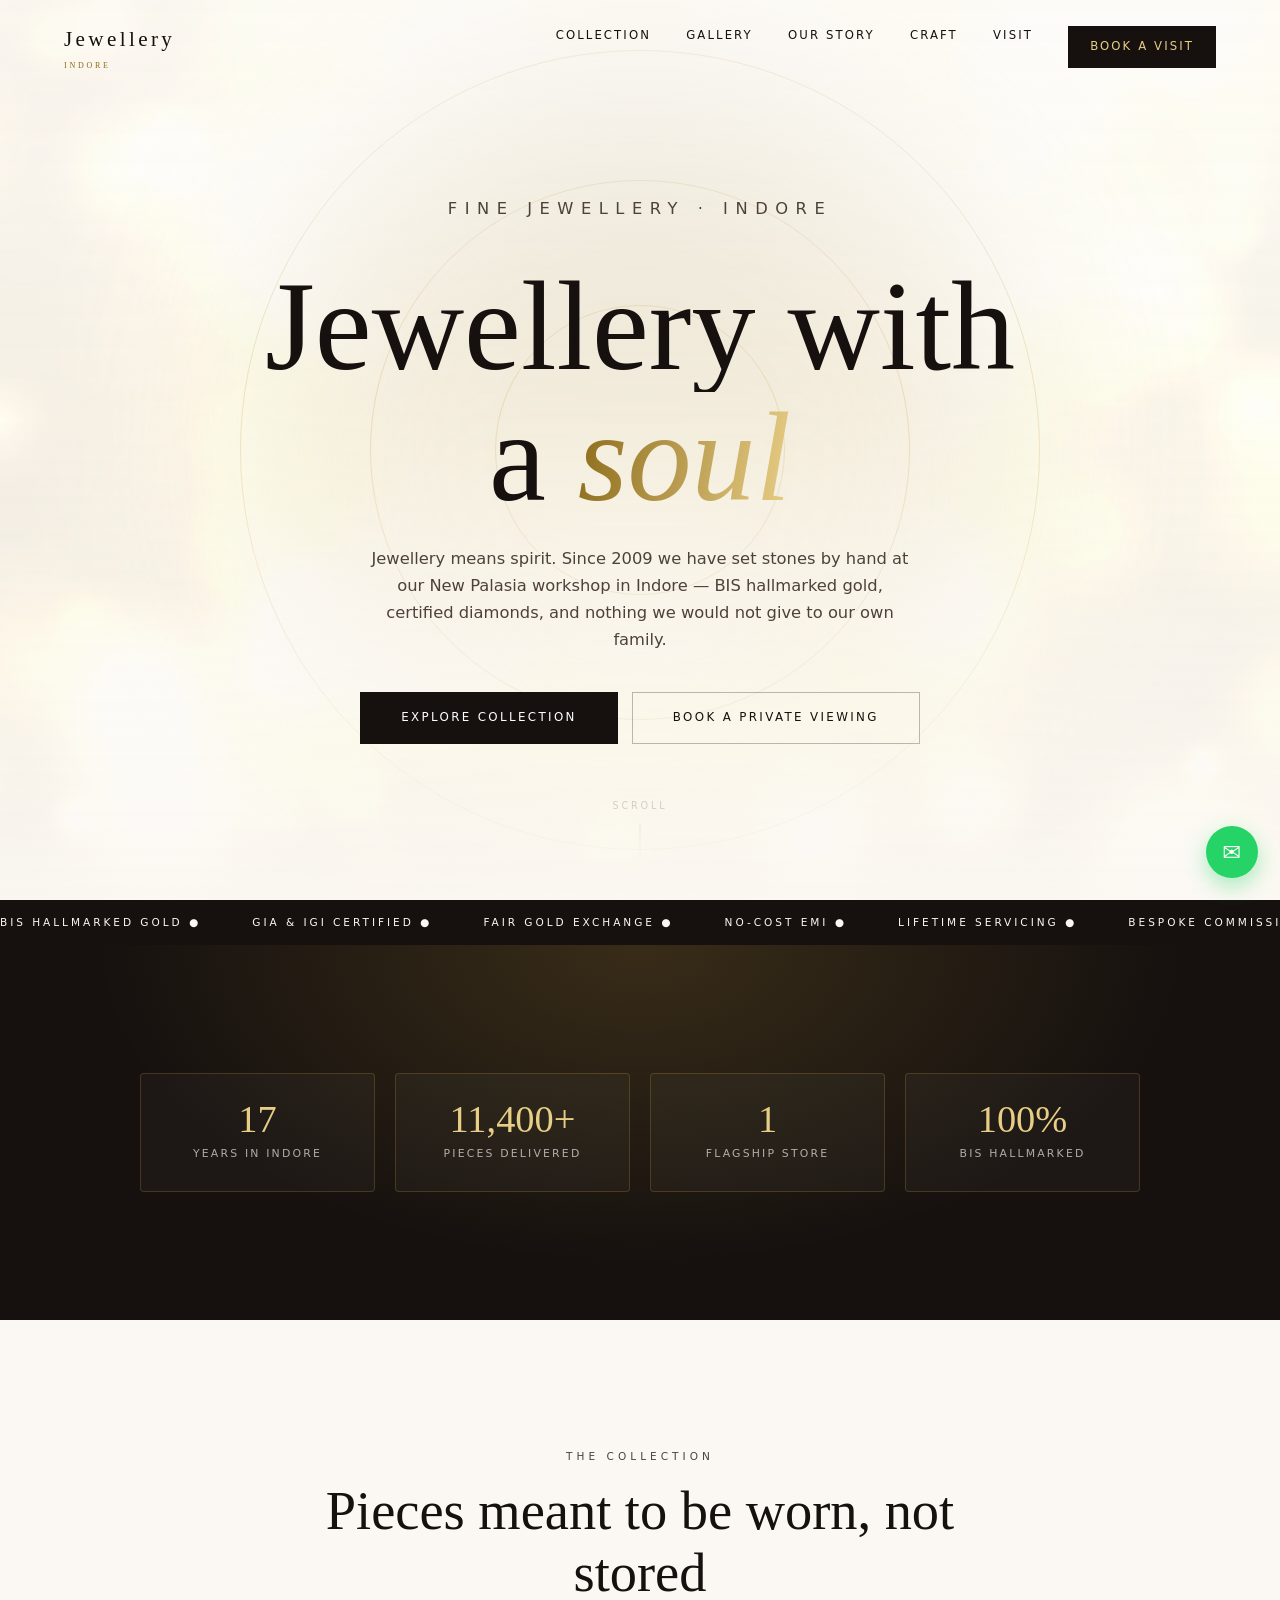
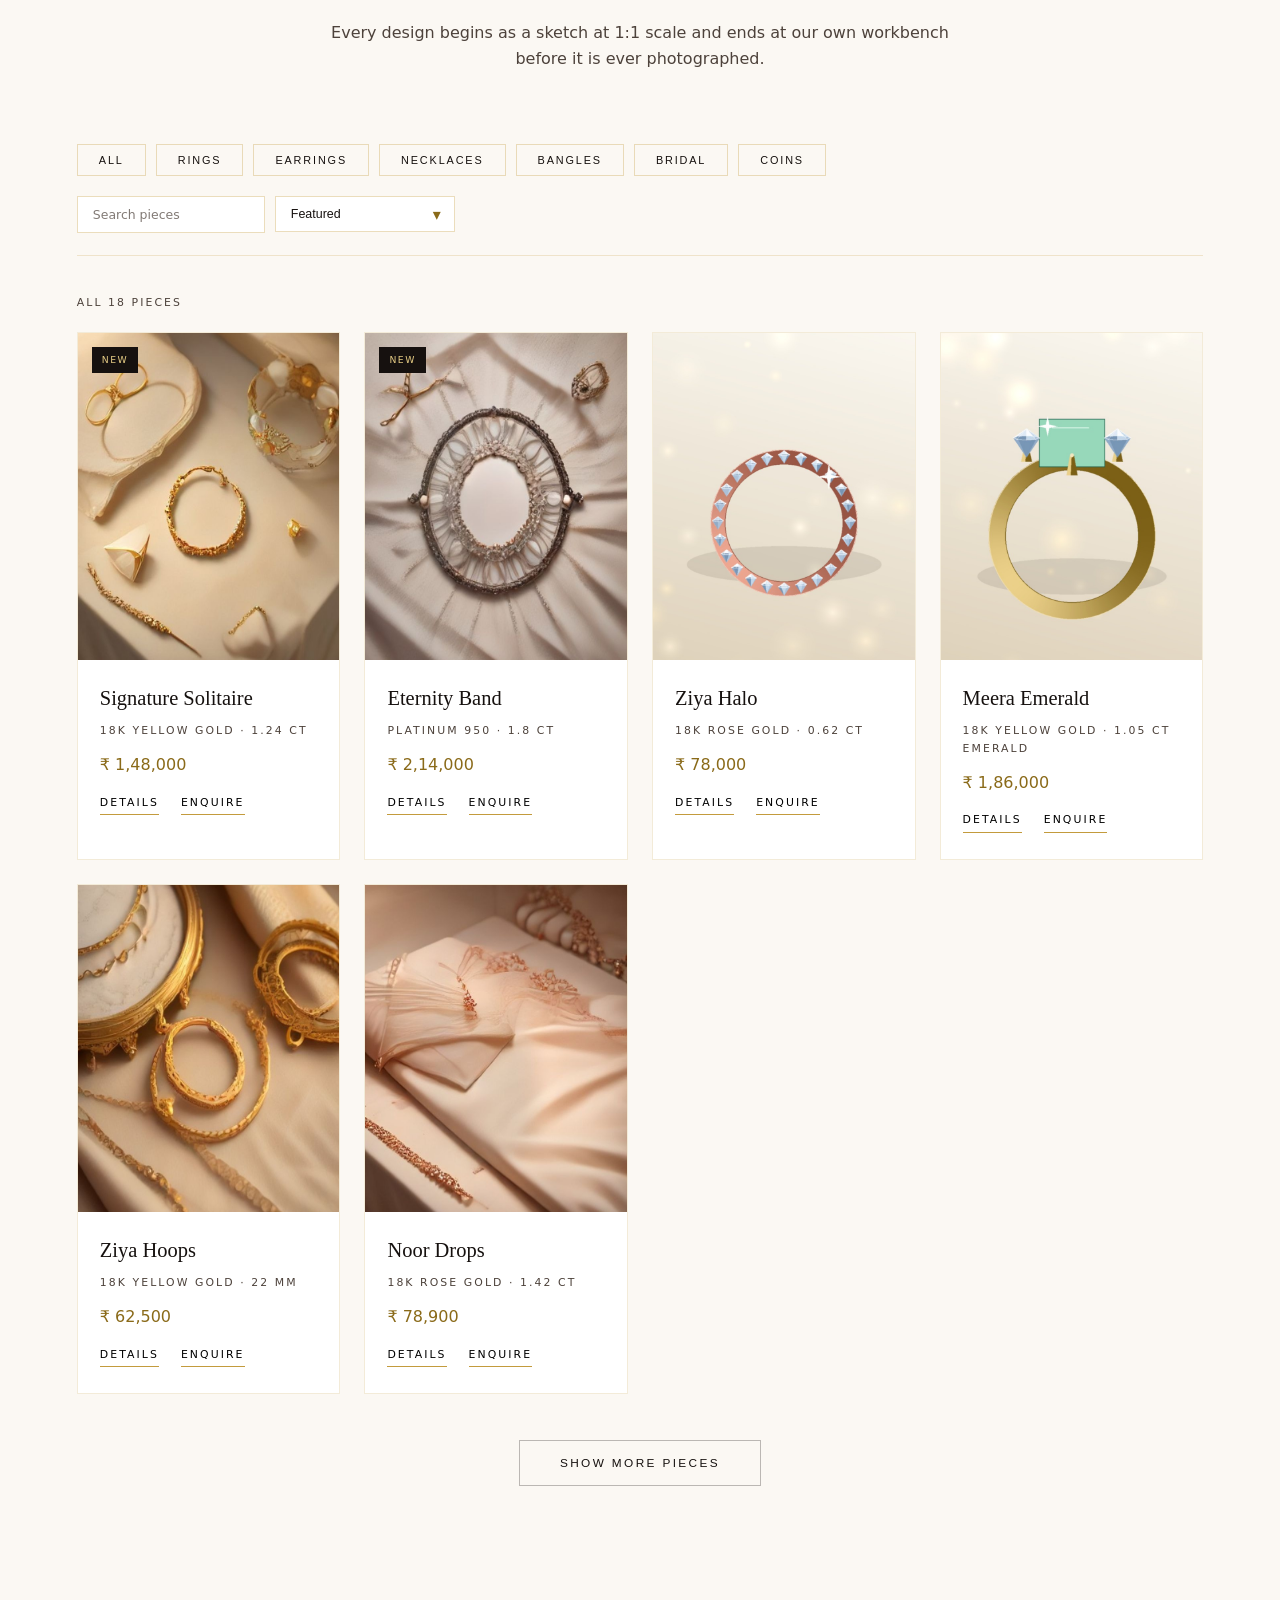
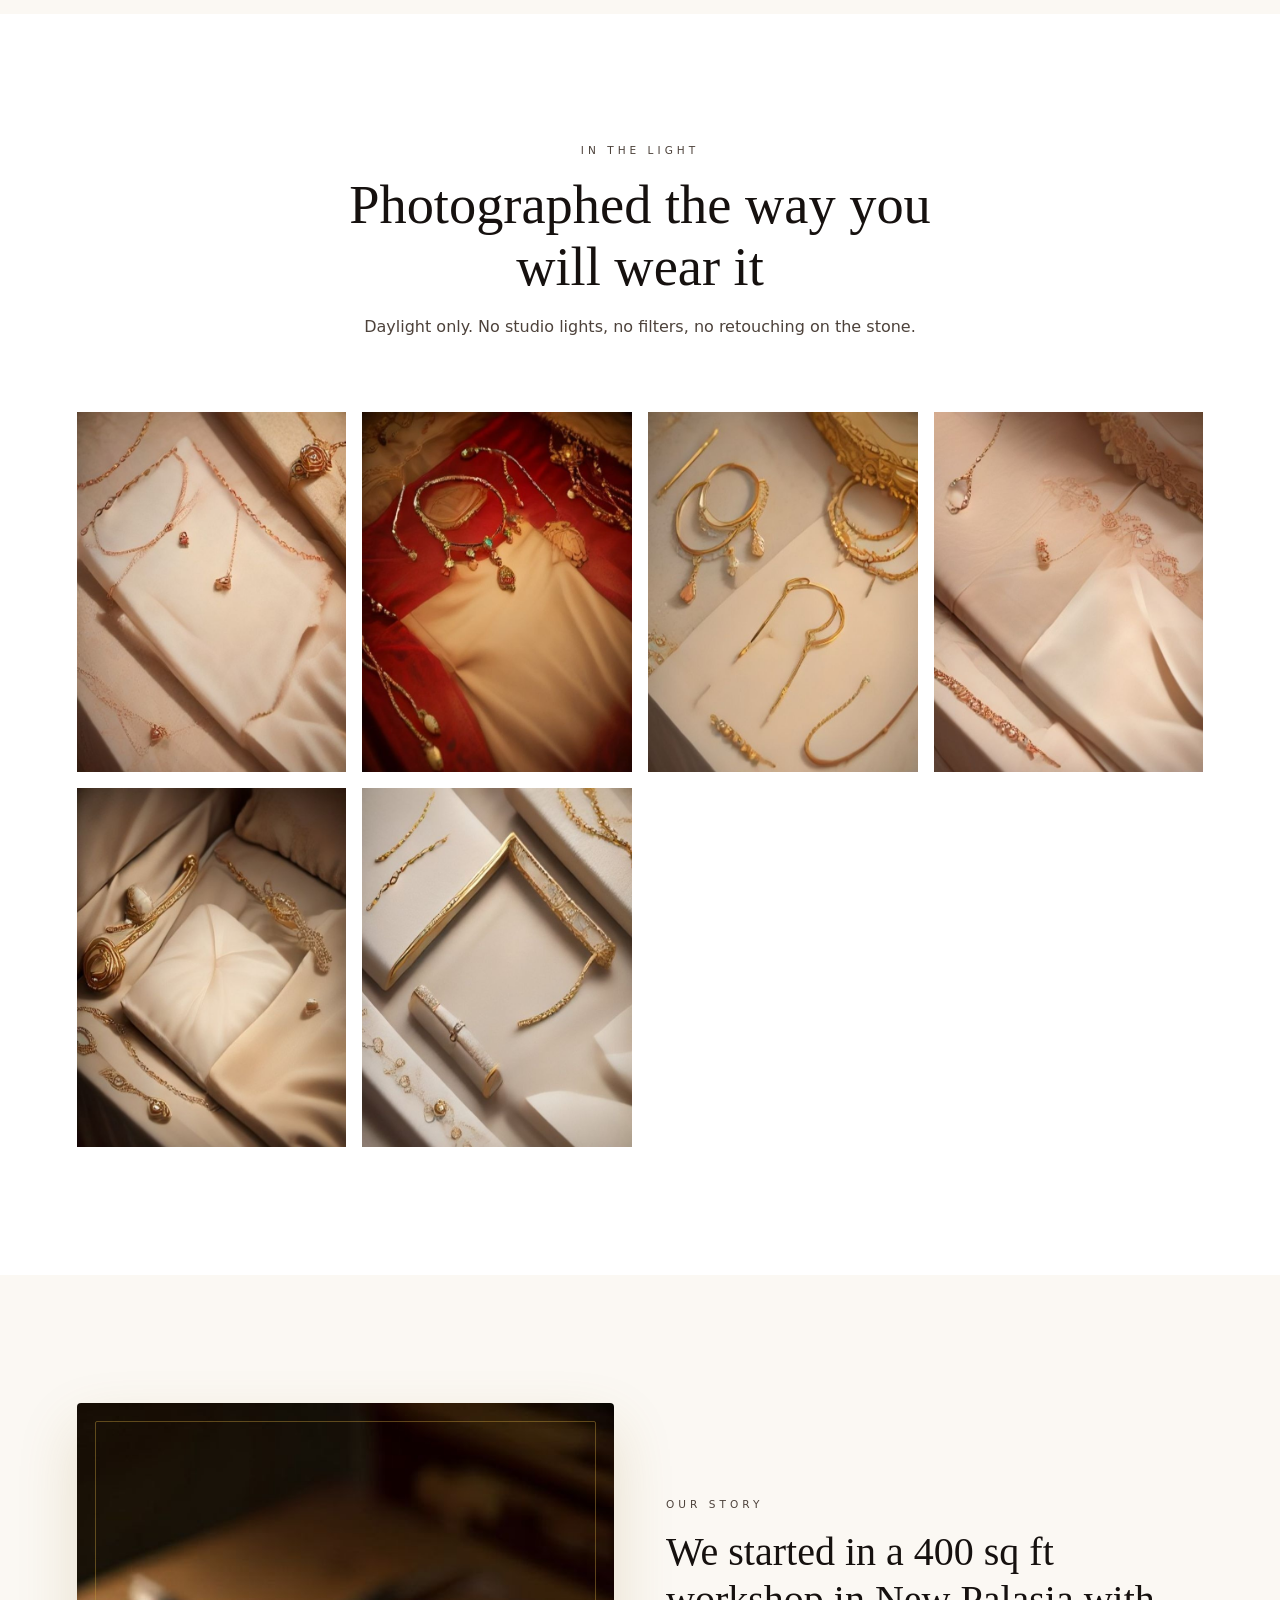
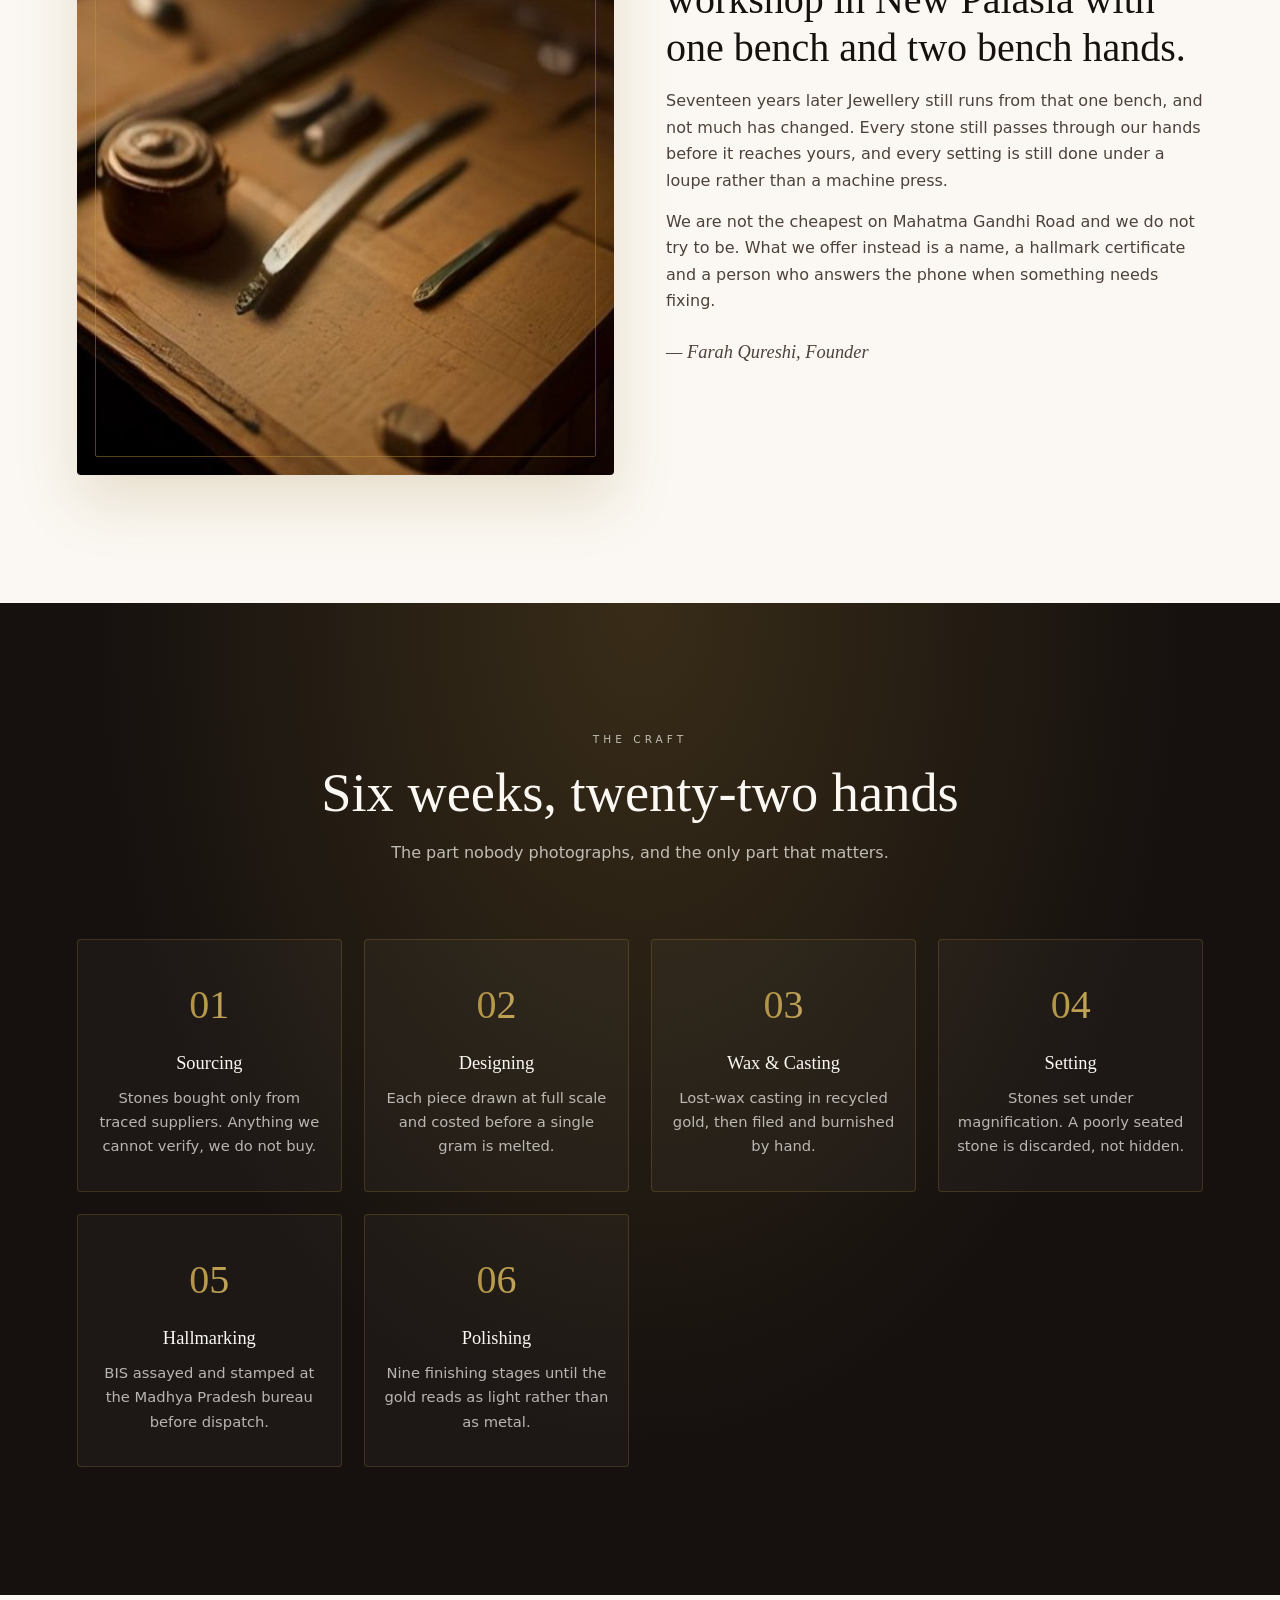
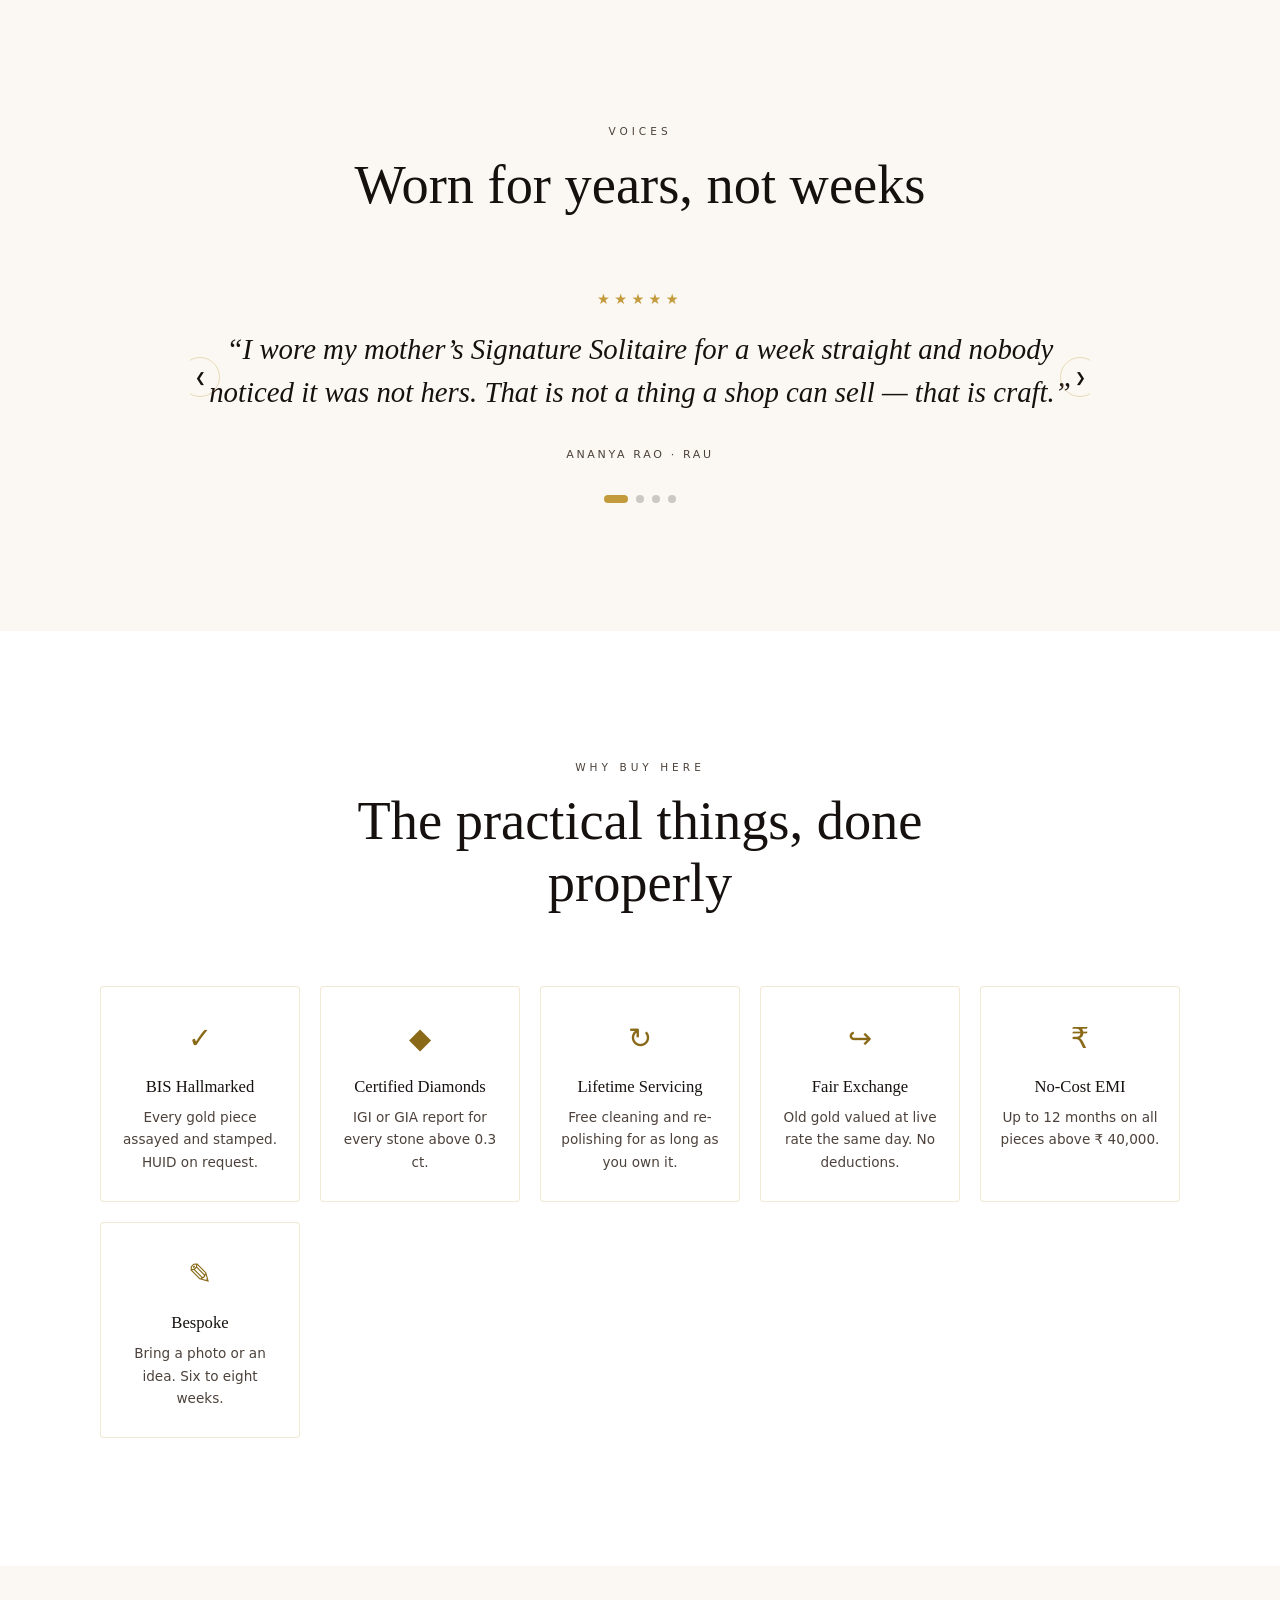
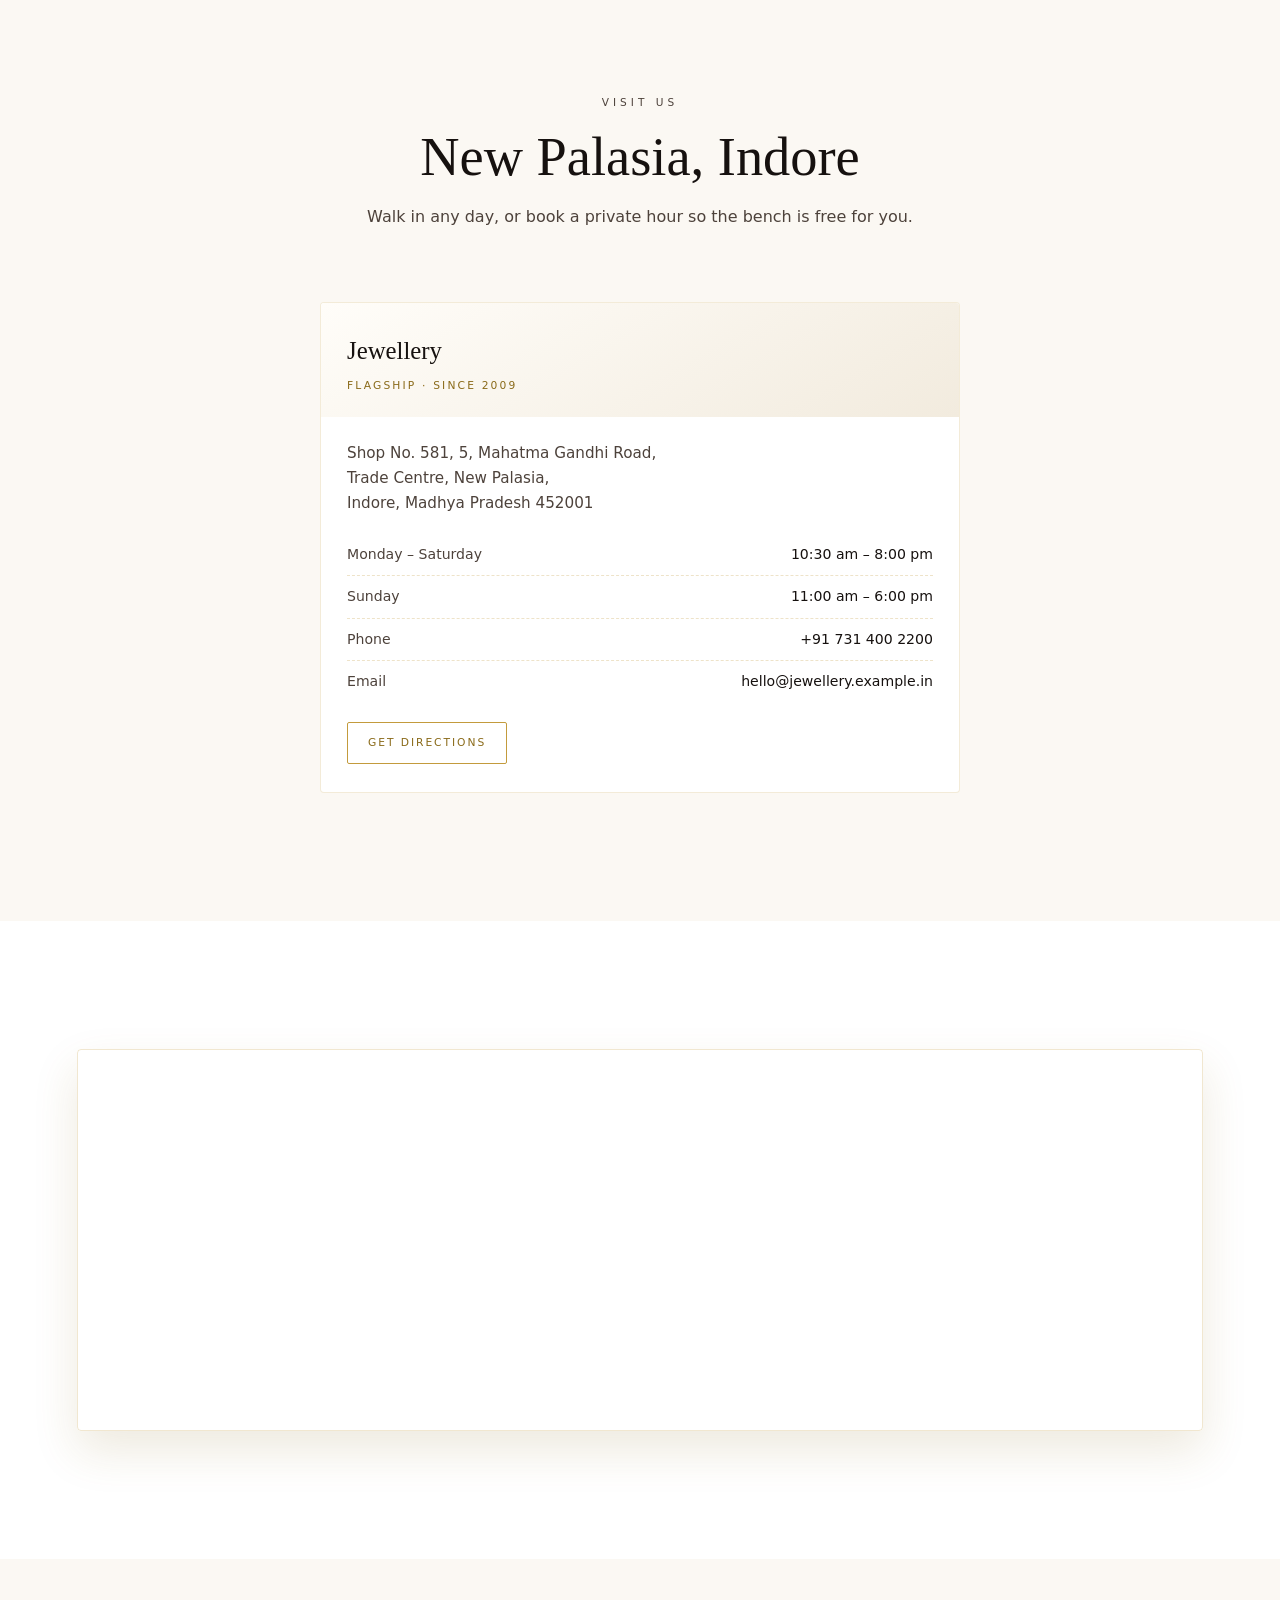
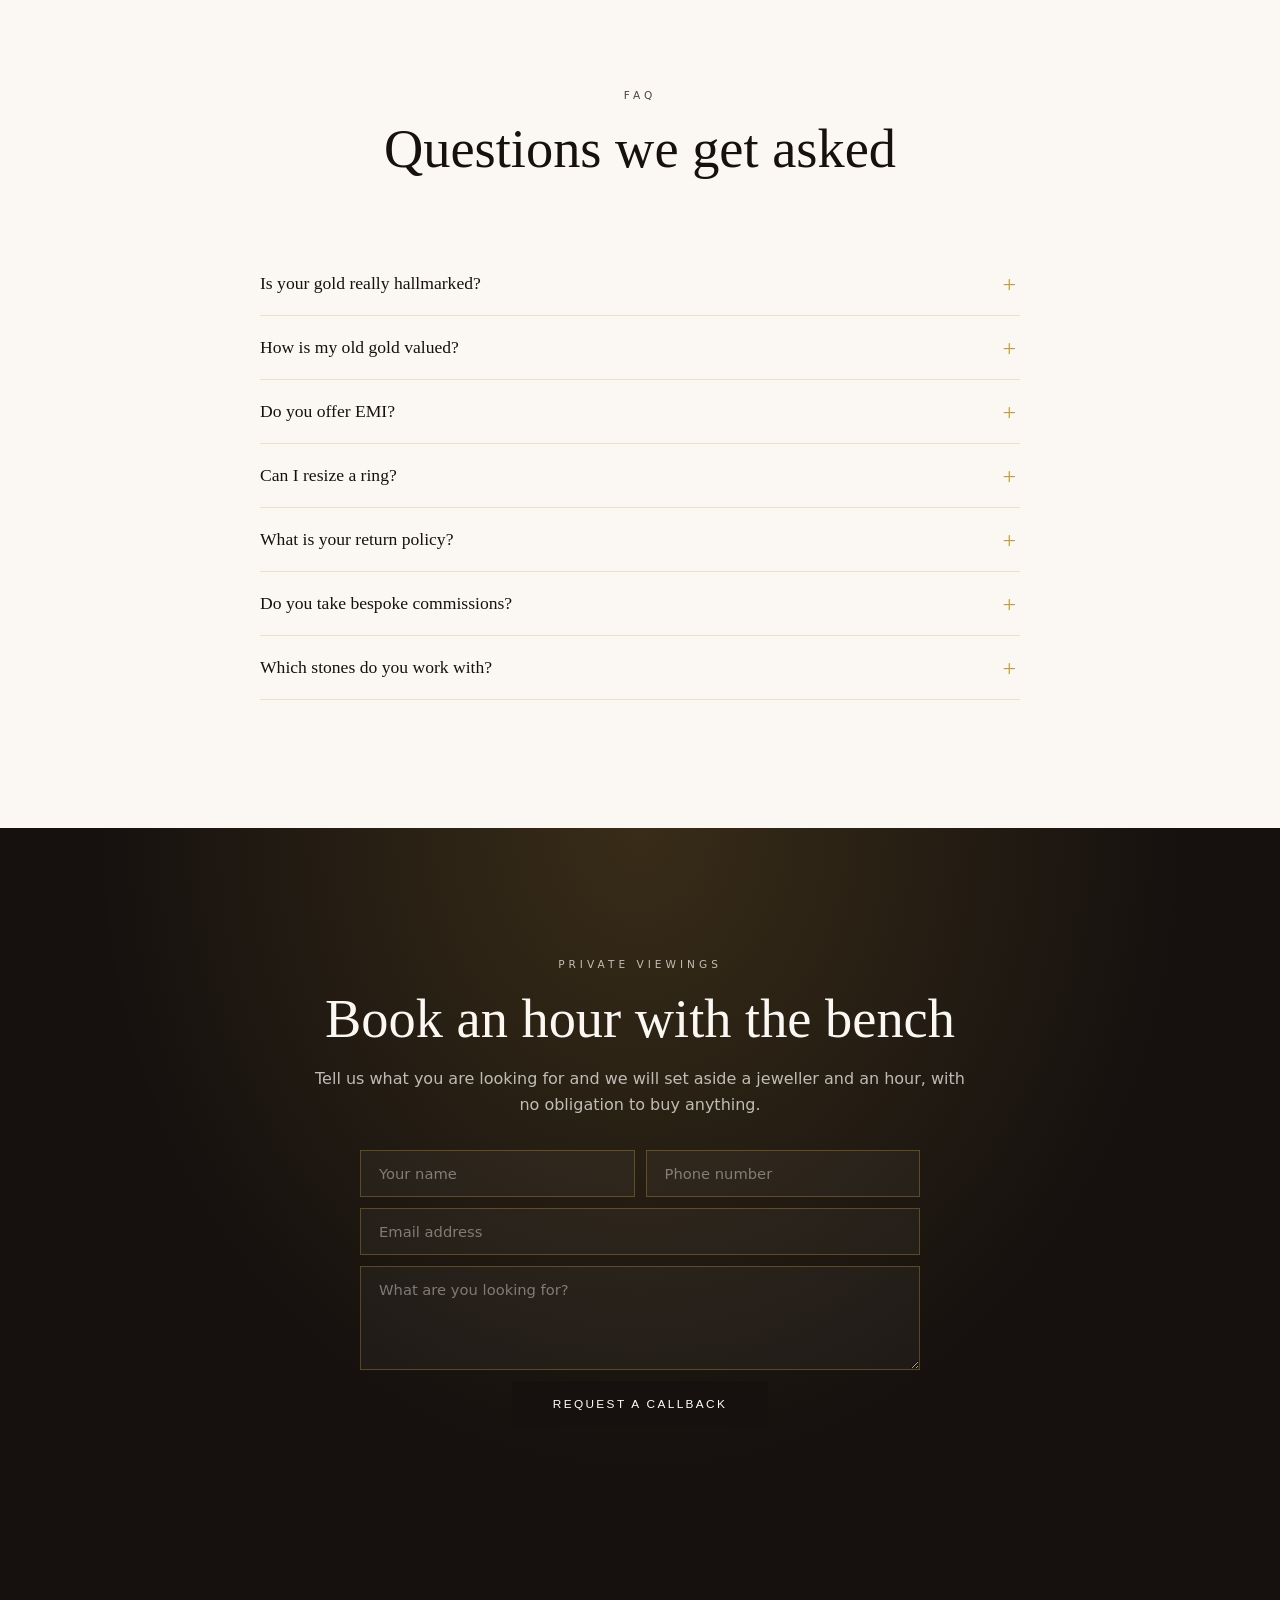
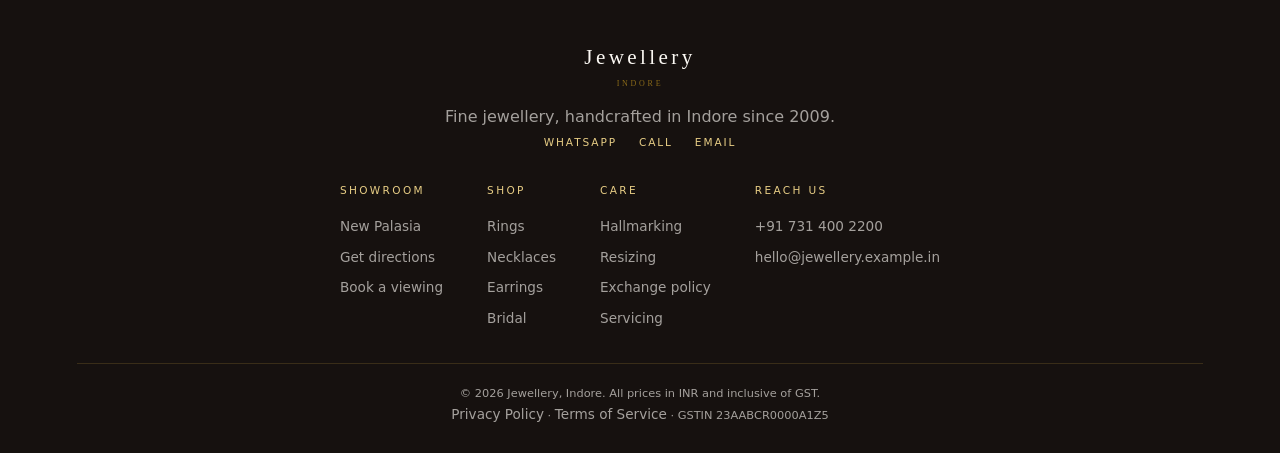
==== commit 991114ce: "﻿Data-driven catalogue, split sources and a strict CSP The collection section was six hardcoded <art" ====
--- a/index.html
+++ b/index.html
@@ -1,4 +1,4 @@
-﻿<!DOCTYPE html>
+<!DOCTYPE html>
 <html lang="en">
 <head>
 <meta charset="UTF-8" />
@@ -33,6 +33,8 @@
 <link rel="apple-touch-icon" href="assets/favicon.svg" />
 <link rel="manifest" href="manifest.webmanifest" />
 <link rel="preload" as="image" href="assets/hero.jpg" fetchpriority="high" />
+<link rel="stylesheet" href="assets/css/base.css" />
+<link rel="stylesheet" href="assets/css/site.css" />
 
 <script type="application/ld+json">
 {
@@ -54,13 +56,13 @@
       "foundingDate": "2009",
       "address": {
         "@type": "PostalAddress",
-        "streetAddress": "Shop 12, New Palasia Main Road",
+        "streetAddress": "Shop No. 581, 5, Mahatma Gandhi Road, Trade Centre, New Palasia",
         "addressLocality": "Indore",
         "addressRegion": "Madhya Pradesh",
-        "postalCode": "452003",
+        "postalCode": "452001",
         "addressCountry": "IN"
       },
-      "geo": { "@type": "GeoCoordinates", "latitude": 22.7196, "longitude": 75.8577 },
+      "geo": { "@type": "GeoCoordinates", "latitude": 22.7535, "longitude": 75.8937 },
       "openingHoursSpecification": [
         { "@type": "OpeningHoursSpecification", "dayOfWeek": ["Monday","Tuesday","Wednesday","Thursday","Friday","Saturday"], "opens": "10:30", "closes": "20:00" },
         { "@type": "OpeningHoursSpecification", "dayOfWeek": "Sunday", "opens": "11:00", "closes": "18:00" }
@@ -74,18 +76,6 @@
       "name": "Jewellery",
       "inLanguage": "en-IN",
       "publisher": { "@id": "https://jewellery.example.com/#store" }
-    },
-    {
-      "@type": "ItemList",
-      "name": "Jewellery Signature Collection",
-      "itemListElement": [
-        { "@type": "ListItem", "position": 1, "name": "Signature Solitaire Ring", "url": "https://jewellery.example.com/#collection" },
-        { "@type": "ListItem", "position": 2, "name": "Ziya Hoop Earrings", "url": "https://jewellery.example.com/#collection" },
-        { "@type": "ListItem", "position": 3, "name": "Sitara Necklace", "url": "https://jewellery.example.com/#collection" },
-        { "@type": "ListItem", "position": 4, "name": "Eternity Band", "url": "https://jewellery.example.com/#collection" },
-        { "@type": "ListItem", "position": 5, "name": "Sehra Bridal Set", "url": "https://jewellery.example.com/#collection" },
-        { "@type": "ListItem", "position": 6, "name": "Noor Drop Earrings", "url": "https://jewellery.example.com/#collection" }
-      ]
     }
   ]
 }
@@ -106,253 +96,23 @@
   ]
 }
 </script>
-<style>
-  :root{
-    --ink:#16110f; --ink2:#4d423b;
-    --gold:#c39b3d; --gold2:#e7cd85; --gold3:#8a6a19;
-    --cream:#fbf8f3; --white:#fff; --em:#1d6f5c;
-    --serif:"Didot","Bodoni MT","Playfair Display",Georgia,serif;
-    --sans:"Futura","Avenir Next","Century Gothic",system-ui,sans-serif;
-    --e:cubic-bezier(.22,.61,.36,1);
-  }
-  *{margin:0;padding:0;box-sizing:border-box}
-  html{scroll-behavior:smooth}
-  body{font-family:var(--sans);color:var(--ink);background:var(--cream);line-height:1.65;overflow-x:hidden}
-  a{color:inherit}
-
-  .rv{opacity:0;transform:translateY(36px);transition:opacity .9s var(--e),transform .9s var(--e)}
-  .rv.in{opacity:1;transform:none}
-  @media(prefers-reduced-motion:reduce){
-    .rv{opacity:1;transform:none;transition:none}
-    *{animation:none!important;transition-duration:.01ms!important}
-  }
-
-  .glow{position:fixed;top:0;left:0;width:460px;height:460px;margin:-230px 0 0 -230px;border-radius:50%;pointer-events:none;z-index:0;
-    background:radial-gradient(circle,rgba(195,155,61,.15),transparent 66%);transform:translate3d(0,0,0);will-change:transform}
-
-  header{position:fixed;top:0;left:0;right:0;z-index:70;display:flex;align-items:center;justify-content:space-between;
-    padding:22px 5vw;transition:.45s var(--e)}
-  header.solid{background:rgba(251,248,243,.9);backdrop-filter:blur(14px);-webkit-backdrop-filter:blur(14px);padding:12px 5vw;box-shadow:0 1px 0 rgba(195,155,61,.3)}
-  .brand{font-family:var(--serif);font-size:1.32rem;letter-spacing:.16em;z-index:1}
-  .brand small{display:block;font-size:.5rem;letter-spacing:.34em;color:var(--gold3);margin-top:2px}
-  nav{display:flex;gap:2.2rem;z-index:1}
-  nav a{text-decoration:none;font-size:.73rem;letter-spacing:.18em;text-transform:uppercase;position:relative;padding-bottom:3px}
-  nav a::after{content:"";position:absolute;left:0;bottom:0;height:1px;width:0;background:var(--gold);transition:width .4s var(--e)}
-  nav a:hover::after{width:100%}
-  .nav-cta{background:var(--ink);color:var(--gold2)!important;padding:11px 22px!important}
-  .nav-cta:hover{background:var(--gold)!important;color:#fff!important}
-  .burger{display:none;flex-direction:column;gap:5px;background:none;border:0;cursor:pointer;z-index:80}
-  .burger span{width:24px;height:1.5px;background:var(--ink);transition:.35s var(--e)}
-  .burger.on span:nth-child(1){transform:translateY(6.5px) rotate(45deg)}
-  .burger.on span:nth-child(2){opacity:0}
-  .burger.on span:nth-child(3){transform:translateY(-6.5px) rotate(-45deg)}
-
-  .hero{position:relative;min-height:100vh;display:grid;place-items:center;text-align:center;padding:130px 6vw 90px;overflow:hidden}
-  .hero-bg{position:absolute;inset:0;width:100%;height:100%;object-fit:cover;opacity:.85}
-  .hero::after{content:"";position:absolute;inset:0;background:linear-gradient(180deg,rgba(251,248,243,.55),rgba(251,248,243,.2) 45%,rgba(251,248,243,.9))}
-  .sun{position:absolute;width:min(760px,88vw);aspect-ratio:1;border-radius:50%;
-    background:conic-gradient(from 0deg,var(--gold3),var(--gold),var(--gold2),var(--gold),var(--gold3));filter:blur(100px);opacity:.2;animation:sp 30s linear infinite}
-  @keyframes sp{to{transform:rotate(360deg)}}
-  .rings{position:absolute;inset:0;display:grid;place-items:center;pointer-events:none}
-  .ring{position:absolute;border:1px solid rgba(195,155,61,.3);border-radius:50%;width:var(--d);height:var(--d)}
-  .r1{--d:290px;animation:fl 9s ease-in-out infinite}
-  .r2{--d:540px;animation:fl 13s ease-in-out infinite reverse}
-  .r3{--d:800px;animation:fl 17s ease-in-out infinite}
-  @keyframes fl{0%,100%{transform:translateY(0);opacity:.28}50%{transform:translateY(-28px);opacity:.6}}
-  .hero-in{position:relative;z-index:2}
-  .kick{font-size:.7rem;letter-spacing:.46em;text-transform:uppercase;color:var(--gold3);margin-bottom:24px;opacity:0;animation:up 1s var(--e) .15s forwards}
-  h1{font-family:var(--serif);font-weight:400;line-height:1.02;font-size:clamp(3rem,10.5vw,8rem);margin-bottom:24px}
-  h1 .l{display:block;overflow:hidden}
-  h1 .l>span{display:block;opacity:0;transform:translateY(104%);animation:ri 1.05s var(--e) forwards}
-  h1 .l:nth-child(2)>span{animation-delay:.15s}
-  h1 em{font-style:italic;background:linear-gradient(100deg,var(--gold3),var(--gold2) 40%,var(--gold) 62%,var(--gold3));background-size:260% 100%;
-    -webkit-background-clip:text;background-clip:text;color:transparent;animation:sh 6s linear infinite}
-  @keyframes ri{to{opacity:1;transform:none}}
-  @keyframes sh{to{background-position:260% 0}}
-  @keyframes up{from{opacity:0;transform:translateY(16px)}to{opacity:1;transform:none}}
-  .hero-in p{max-width:52ch;margin:0 auto 38px;color:var(--ink2);font-size:1.02rem;opacity:0;animation:up 1s var(--e) .6s forwards}
-  .btns{display:flex;gap:14px;justify-content:center;flex-wrap:wrap;opacity:0;animation:up 1s var(--e) .78s forwards}
-  .btn{display:inline-block;position:relative;overflow:hidden;padding:15px 40px;font-size:.74rem;letter-spacing:.2em;text-transform:uppercase;
-    text-decoration:none;color:#fff;background:var(--ink);border:1px solid var(--ink);transition:.45s var(--e)}
-  .btn span{position:relative;z-index:1}
-  .btn::before{content:"";position:absolute;inset:0;z-index:0;background:linear-gradient(100deg,var(--gold3),var(--gold),var(--gold2));transform:translateY(101%);transition:transform .55s var(--e)}
-  .btn:hover{color:var(--ink);border-color:var(--gold)}
-  .btn:hover::before{transform:none}
-  .btn.ghost{background:transparent;color:var(--ink);border-color:rgba(22,17,15,.28)}
-  .btn.ghost::before{background:var(--ink)}
-  .btn.ghost:hover{color:#fff}
-  .scroll{position:absolute;bottom:32px;left:50%;transform:translateX(-50%);font-size:.6rem;letter-spacing:.3em;text-transform:uppercase;color:var(--ink2);display:flex;flex-direction:column;align-items:center;gap:10px}
-  .scroll i{width:1px;height:44px;background:linear-gradient(var(--gold),transparent);animation:dp 1.9s ease-in-out infinite}
-  @keyframes dp{0%{transform:scaleY(0);transform-origin:top}50%{transform:scaleY(1);transform-origin:top}51%{transform-origin:bottom}100%{transform:scaleY(0);transform-origin:bottom}}
-
-  .strip{background:var(--ink);color:var(--cream);padding:14px 0;overflow:hidden;font-size:.66rem;letter-spacing:.28em;text-transform:uppercase}
-  .strip-t{display:flex;gap:3.2rem;width:max-content;animation:sl 32s linear infinite}
-  @keyframes sl{to{transform:translateX(-50%)}}
-
-  section{padding:clamp(70px,10vw,132px) 6vw;position:relative;z-index:1}
-  .head{text-align:center;max-width:64ch;margin:0 auto clamp(42px,6vw,72px)}
-  .tag{font-size:.66rem;letter-spacing:.38em;text-transform:uppercase;color:var(--gold3);margin-bottom:14px}
-  h2{font-family:var(--serif);font-weight:400;font-size:clamp(1.95rem,4.5vw,3.4rem);line-height:1.14;margin-bottom:16px}
-  .head p{color:var(--ink2)}
-  .alt{background:var(--white)}
-  .dark{background:var(--ink);color:var(--cream);background-image:radial-gradient(ellipse at 50% 0%,rgba(195,155,61,.2),transparent 60%)}
-  .dark h2{color:var(--cream)}
-  .dark .head p{color:rgba(251,248,243,.72)}
-
-  .stats{display:grid;gap:20px;grid-template-columns:repeat(auto-fit,minmax(150px,1fr));max-width:1000px;margin:0 auto}
-  .stat{text-align:center;padding:26px 14px;border:1px solid rgba(195,155,61,.24);background:rgba(255,255,255,.03);border-radius:4px}
-  .stat b{display:block;font-family:var(--serif);font-size:2.4rem;color:var(--gold2);font-weight:400;line-height:1}
-  .stat span{font-size:.68rem;letter-spacing:.2em;text-transform:uppercase;color:rgba(251,248,243,.66)}
-
-  .filters{display:flex;gap:10px;justify-content:center;flex-wrap:wrap;margin-bottom:44px}
-  .chip{padding:9px 21px;font-size:.68rem;letter-spacing:.17em;text-transform:uppercase;background:transparent;border:1px solid rgba(195,155,61,.32);
-    color:var(--ink);cursor:pointer;transition:.35s var(--e)}
-  .chip:hover{border-color:var(--gold);color:var(--gold3)}
-  .chip.on{background:var(--ink);border-color:var(--ink);color:var(--gold2)}
-  .hide{display:none!important}
-  @keyframes fu{from{opacity:0;transform:translateY(18px) scale(.98)}to{opacity:1;transform:none}}
-
-  .grid{display:grid;gap:24px;grid-template-columns:repeat(auto-fit,minmax(258px,1fr));max-width:1260px;margin:0 auto}
-  .card{position:relative;overflow:hidden;background:var(--white);border:1px solid rgba(195,155,61,.2);cursor:pointer;transition:.5s var(--e)}
-  .card:hover{transform:translateY(-8px);box-shadow:0 22px 44px rgba(138,106,25,.16)}
-  .art{position:relative;aspect-ratio:4/5;overflow:hidden;background:linear-gradient(155deg,#fffdf9,#f2ebde)}
-  .art img{width:100%;height:100%;object-fit:cover;display:block;transform:scale(1.01);transition:transform .9s var(--e)}
-  .card:hover .art img{transform:scale(1.09)}
-  .art::after{content:"";position:absolute;inset:0;background:linear-gradient(115deg,transparent 38%,rgba(255,255,255,.42) 50%,transparent 62%);transform:translateX(-130%);transition:transform 1.05s var(--e)}
-  .card:hover .art::after{transform:translateX(130%)}
-  .info{padding:22px 22px 26px}
-  .info h3{font-family:var(--serif);font-weight:400;font-size:1.28rem;margin-bottom:6px}
-  .meta{font-size:.68rem;letter-spacing:.19em;text-transform:uppercase;color:var(--ink2);margin-bottom:12px}
-  .price{font-size:1rem;color:var(--gold3)}
-  .strike{color:var(--ink2);text-decoration:line-through;font-size:.82rem;margin-left:8px}
-  .off{display:inline-block;margin-left:8px;font-size:.62rem;letter-spacing:.12em;text-transform:uppercase;background:var(--em);color:#fff;padding:3px 8px;border-radius:2px}
-  .lk{display:inline-block;margin-top:15px;font-size:.68rem;letter-spacing:.19em;text-transform:uppercase;text-decoration:none;border-bottom:1px solid var(--gold);padding-bottom:3px}
-  .lk:hover{color:var(--gold3)}
-  .tag-new{position:absolute;top:14px;left:14px;z-index:2;background:var(--ink);color:var(--gold2);font-size:.58rem;letter-spacing:.16em;text-transform:uppercase;padding:5px 10px}
-
-  .gal{display:grid;gap:16px;grid-template-columns:repeat(auto-fit,minmax(215px,1fr));max-width:1180px;margin:0 auto}
-  .gal figure{position:relative;margin:0;overflow:hidden;aspect-ratio:3/4;background:#eee5d5}
-  .gal img{width:100%;height:100%;object-fit:cover;transition:transform .85s var(--e)}
-  .gal figure:hover img{transform:scale(1.12)}
-  .gal figcaption{position:absolute;left:0;right:0;bottom:0;padding:20px;background:linear-gradient(transparent,rgba(22,17,15,.8));color:var(--cream);
-    font-size:.66rem;letter-spacing:.19em;text-transform:uppercase;transform:translateY(100%);transition:transform .5s var(--e)}
-  .gal figure:hover figcaption{transform:none}
-
-  .split{display:grid;gap:52px;align-items:center;max-width:1140px;margin:0 auto;grid-template-columns:repeat(auto-fit,minmax(300px,1fr))}
-  .split figure{position:relative;margin:0;border-radius:4px;overflow:hidden;aspect-ratio:4/5;box-shadow:0 26px 60px rgba(138,106,25,.18)}
-  .split img{width:100%;height:100%;object-fit:cover}
-  .split figure::after{content:"";position:absolute;inset:18px;border:1px solid rgba(195,155,61,.42);border-radius:2px;pointer-events:none}
-  .split h3{font-family:var(--serif);font-weight:400;font-size:clamp(1.6rem,3.2vw,2.5rem);margin-bottom:16px;line-height:1.2}
-  .split p{color:var(--ink2);margin-bottom:15px}
-  .sig{font-family:var(--serif);font-style:italic;font-size:1.15rem;color:var(--gold3);margin-top:22px}
-
-  .steps{display:grid;gap:22px;grid-template-columns:repeat(auto-fit,minmax(250px,1fr));max-width:1180px;margin:0 auto}
-  .step{text-align:center;padding:32px 18px;border:1px solid rgba(195,155,61,.22);background:rgba(255,255,255,.03);border-radius:4px;transition:.5s var(--e)}
-  .step:hover{border-color:var(--gold);transform:translateY(-7px)}
-  .step .n{font-family:var(--serif);font-size:2.5rem;background:linear-gradient(100deg,var(--gold3),var(--gold2));
-    -webkit-background-clip:text;background-clip:text;color:transparent;margin-bottom:10px}
-  .step h4{font-family:var(--serif);font-weight:400;font-size:1.15rem;margin-bottom:8px;color:var(--cream)}
-  .step p{font-size:.92rem;color:rgba(251,248,243,.7)}
-
-  .car{max-width:900px;margin:0 auto;overflow:hidden;position:relative;padding:0 4px}
-  .cx{display:flex;transition:transform .65s var(--e)}
-  .sl{min-width:100%;text-align:center}
-  .sl .st{color:var(--gold);letter-spacing:.3em;font-size:.9rem;margin-bottom:16px}
-  .sl p{font-family:var(--serif);font-size:clamp(1.12rem,2.8vw,1.8rem);font-style:italic;line-height:1.5;min-height:112px}
-  .sl cite{font-style:normal;font-size:.69rem;letter-spacing:.24em;text-transform:uppercase;color:var(--ink2)}
-  .dots{display:flex;gap:8px;justify-content:center;margin-top:28px}
-  .dot{width:8px;height:8px;border-radius:50%;border:0;background:rgba(22,17,15,.2);cursor:pointer;transition:.35s var(--e)}
-  .dot.on{background:var(--gold);width:24px;border-radius:4px}
-  .ar{position:absolute;top:50%;transform:translateY(-50%);background:none;border:1px solid rgba(195,155,61,.32);width:40px;height:40px;border-radius:50%;cursor:pointer;color:var(--ink);transition:.35s var(--e)}
-  .ar:hover{background:var(--gold);color:#fff;border-color:var(--gold)}
-  .ar.pv{left:-10px}.ar.nx{right:-10px}
-
-  .trust{display:grid;gap:20px;grid-template-columns:repeat(auto-fit,minmax(198px,1fr));max-width:1080px;margin:0 auto}
-  .bd{text-align:center;padding:28px 16px;border:1px solid rgba(195,155,61,.22);background:var(--white);border-radius:4px;transition:.45s var(--e)}
-  .bd:hover{transform:translateY(-7px);box-shadow:0 18px 36px rgba(138,106,25,.14)}
-  .bd .ic{font-size:1.8rem;margin-bottom:10px;display:block;color:var(--gold3)}
-  .bd h5{font-family:var(--serif);font-weight:400;font-size:1.04rem;margin-bottom:6px}
-  .bd p{font-size:.85rem;color:var(--ink2)}
-
-  .store{max-width:640px;margin:0 auto;background:var(--white);border:1px solid rgba(195,155,61,.2);border-radius:4px;overflow:hidden;transition:.5s var(--e)}
-  .store:hover{transform:translateY(-7px);box-shadow:0 20px 40px rgba(138,106,25,.15)}
-  .store .top-s{padding:28px 26px 22px;background:linear-gradient(150deg,#fffdf9,#f2ebde)}
-  .store h3{font-family:var(--serif);font-weight:400;font-size:1.55rem;margin-bottom:5px}
-  .store .area{font-size:.67rem;letter-spacing:.2em;text-transform:uppercase;color:var(--gold3)}
-  .store .body{padding:24px 26px 28px}
-  .store address{font-style:normal;color:var(--ink2);font-size:.95rem;margin-bottom:18px}
-  .hrs{display:flex;justify-content:space-between;gap:14px;padding:9px 0;border-bottom:1px dashed rgba(195,155,61,.28);font-size:.88rem}
-  .hrs:last-of-type{border-bottom:0}
-  .hrs b{font-weight:400;color:var(--ink2)}
-  .mapbtn{display:inline-block;margin-top:20px;font-size:.67rem;letter-spacing:.18em;text-transform:uppercase;text-decoration:none;border:1px solid var(--gold);color:var(--gold3);padding:11px 20px;border-radius:2px;transition:.35s var(--e)}
-  .mapbtn:hover{background:var(--gold);color:#fff}
-
-  .mapwrap{max-width:1140px;margin:0 auto;border-radius:4px;overflow:hidden;border:1px solid rgba(195,155,61,.24);box-shadow:0 20px 46px rgba(138,106,25,.14)}
-  .mapwrap iframe{width:100%;height:380px;border:0;display:block}
-
-  .faq{max-width:760px;margin:0 auto}
-  .qa{border-bottom:1px solid rgba(195,155,61,.24)}
-  .qa button{width:100%;background:none;border:0;cursor:pointer;text-align:left;padding:21px 34px 21px 0;font-family:var(--serif);font-size:1.1rem;color:var(--ink);position:relative;transition:color .3s}
-  .qa button:hover{color:var(--gold3)}
-  .qa button::after{content:"+";position:absolute;right:4px;top:50%;transform:translateY(-50%);font-size:1.5rem;color:var(--gold);transition:transform .4s var(--e)}
-  .qa.open button::after{transform:translateY(-50%) rotate(45deg)}
-  .qa .ans{max-height:0;overflow:hidden;transition:max-height .5s var(--e)}
-  .qa .ans p{padding:0 34px 22px 0;color:var(--ink2);font-size:.94rem}
-
-  form{display:grid;gap:11px;max-width:560px;margin:0 auto}
-  input,textarea{padding:14px 18px;border:1px solid rgba(195,155,61,.34);background:rgba(255,255,255,.04);color:var(--cream);
-    font-family:var(--sans);font-size:.92em;width:100%}
-  .row{display:grid;gap:11px;grid-template-columns:1fr 1fr}
-  textarea{min-height:104px;resize:vertical}
-  input::placeholder,textarea::placeholder{color:rgba(251,248,243,.42)}
-  input:focus,textarea:focus{outline:none;border-color:var(--gold)}
-  .msg{margin-top:15px;font-size:.82rem;letter-spacing:.08em;color:var(--gold2);min-height:1.2em;text-align:center}
-
-  footer{background:var(--ink);color:rgba(251,248,243,.62);padding:54px 6vw 28px;text-align:center}
-  footer .brand{color:var(--cream);display:inline-block;margin-bottom:14px}
-  footer .cols{display:flex;gap:44px;justify-content:center;flex-wrap:wrap;margin:26px 0 30px;text-align:left}
-  footer .cols div{max-width:240px}
-  footer h6{color:var(--gold2);font-size:.66rem;letter-spacing:.22em;text-transform:uppercase;margin-bottom:12px;font-weight:400}
-  footer a{color:rgba(251,248,243,.62);text-decoration:none;font-size:.85rem;display:block;padding:4px 0;transition:color .3s}
-  footer a:hover{color:var(--gold2)}
-  .fine{border-top:1px solid rgba(195,155,61,.2);padding-top:20px;font-size:.71rem}
-  .soc{display:flex;gap:22px;justify-content:center;margin-bottom:6px}
-  .soc a{letter-spacing:.18em;text-transform:uppercase;font-size:.66rem;color:var(--gold2)}
-
-  .sticky-cta{position:fixed;left:0;right:0;bottom:0;z-index:65;display:none;background:var(--ink);border-top:1px solid rgba(195,155,61,.4)}
-  .sticky-cta a{flex:1;display:block;text-align:center;padding:15px 8px;font-size:.67rem;letter-spacing:.17em;text-transform:uppercase;text-decoration:none}
-  .sticky-cta .wa-b{background:#25D366;color:#fff}
-  .sticky-cta .call-b{color:var(--gold2);border-left:1px solid rgba(195,155,61,.4)}
-  @media(max-width:860px){
-    .sticky-cta{display:flex}
-    body{padding-bottom:52px}
-    .wa,.top{display:none!important}
-  }
-
-  .wa{position:fixed;right:22px;bottom:22px;z-index:60;width:52px;height:52px;border-radius:50%;background:#25D366;color:#fff;
-    display:grid;place-items:center;font-size:1.4rem;text-decoration:none;box-shadow:0 8px 22px rgba(37,211,102,.4);transition:.4s var(--e)}
-  .wa:hover{transform:scale(1.11) rotate(8deg)}
-  .top{position:fixed;right:86px;bottom:22px;z-index:60;width:44px;height:44px;border-radius:50%;border:1px solid var(--gold);
-    background:var(--cream);color:var(--ink);cursor:pointer;font-size:1rem;opacity:0;pointer-events:none;transform:translateY(14px);transition:.45s var(--e)}
-  .top.on{opacity:1;pointer-events:auto;transform:none}
-  .top:hover{background:var(--gold);color:#fff}
-
-  @media(max-width:860px){
-    .burger{display:flex}
-    nav{position:fixed;inset:0;background:var(--cream);flex-direction:column;align-items:center;justify-content:center;gap:1.9rem;transform:translateX(100%);transition:transform .5s var(--e)}
-    nav.open{transform:none}
-    .ar{display:none}
-    .row{grid-template-columns:1fr}
-  }
-</style>
+
+<!-- Filled in by catalogue.js from the same product array the grid renders. -->
+<script type="application/ld+json" id="catalogueLd">{}</script>
+
+<script src="assets/js/reveal.js" defer></script>
+<script src="assets/js/pieces.js" defer></script>
+<script src="assets/js/catalogue.js" defer></script>
+<script src="assets/js/site.js" defer></script>
 </head>
+
 <body>
 
 <div class="glow" id="glow" aria-hidden="true"></div>
 
 <header id="hdr">
   <div class="brand">Jewellery<small>INDORE</small></div>
-  <button class="burger" id="burger" aria-label="Menu"><span></span><span></span><span></span></button>
+  <button class="burger" id="burger" type="button" aria-label="Menu"><span></span><span></span><span></span></button>
   <nav id="nav">
     <a href="#collection">Collection</a>
     <a href="#gallery">Gallery</a>
@@ -384,7 +144,7 @@
 
   <section class="dark">
     <div class="stats">
-      <div class="stat rv"><b>16</b><span>Years in Indore</span></div>
+      <div class="stat rv"><b>17</b><span>Years in Indore</span></div>
       <div class="stat rv"><b>11,400+</b><span>Pieces delivered</span></div>
       <div class="stat rv"><b>1</b><span>Flagship store</span></div>
       <div class="stat rv"><b>100%</b><span>BIS hallmarked</span></div>
@@ -397,21 +157,32 @@
       <h2>Pieces meant to be worn, not stored</h2>
       <p>Every design begins as a sketch at 1:1 scale and ends at our own workbench before it is ever photographed.</p>
     </div>
-    <div class="filters rv">
-      <button class="chip on" data-f="all">All</button>
-      <button class="chip" data-f="ring">Rings</button>
-      <button class="chip" data-f="earrings">Earrings</button>
-      <button class="chip" data-f="necklace">Necklaces</button>
-      <button class="chip" data-f="bridal">Bridal</button>
-    </div>
-    <div class="grid">
-      <article class="card rv" data-cat="ring"><span class="tag-new">New</span><div class="art"><img src="assets/product-solitaire.jpg" alt="Signature Solitaire ring" loading="lazy" /></div><div class="info"><h3>Signature Solitaire</h3><p class="meta">18k Yellow Gold &middot; 1.24 ct</p><p class="price">&#8377; 1,48,000</p><a class="lk" href="#visit">Enquire</a></div></article>
-      <article class="card rv" data-cat="earrings"><div class="art"><img src="assets/product-hoops.jpg" alt="Ziya hoop earrings" loading="lazy" /></div><div class="info"><h3>Ziya Hoops</h3><p class="meta">18k Gold &middot; 22 mm</p><p class="price">&#8377; 62,500</p><a class="lk" href="#visit">Enquire</a></div></article>
-      <article class="card rv" data-cat="necklace"><div class="art"><img src="assets/product-necklace.jpg" alt="Sitara necklace" loading="lazy" /></div><div class="info"><h3>Sitara Necklace</h3><p class="meta">Rose Gold &middot; 0.81 ct</p><p class="price">&#8377; 96,400</p><a class="lk" href="#visit">Enquire</a></div></article>
-      <article class="card rv" data-cat="ring"><span class="tag-new">New</span><div class="art"><img src="assets/product-band.jpg" alt="Eternity band" loading="lazy" /></div><div class="info"><h3>Eternity Band</h3><p class="meta">Platinum 950 &middot; 1.8 ct</p><p class="price">&#8377; 2,14,000</p><a class="lk" href="#visit">Enquire</a></div></article>
-      <article class="card rv" data-cat="bridal"><div class="art"><img src="assets/product-bridal.jpg" alt="Sehra bridal set" loading="lazy" /></div><div class="info"><h3>Sehra Bridal Set</h3><p class="meta">22k Gold &middot; 2.4 ct</p><p class="price">&#8377; 3,45,000 <span class="strike">&#8377; 3,80,000</span><span class="off">9% off</span></p><a class="lk" href="#visit">Enquire</a></div></article>
-      <article class="card rv" data-cat="earrings"><div class="art"><img src="assets/product-drops.jpg" alt="Noor drop earrings" loading="lazy" /></div><div class="info"><h3>Noor Drops</h3><p class="meta">Rose Gold &middot; 1.42 ct</p><p class="price">&#8377; 78,900</p><a class="lk" href="#visit">Enquire</a></div></article>
-    </div>
+
+    <!-- Chips, search and sort are populated by catalogue.js. -->
+    <div class="cat-bar rv">
+      <div class="filters" id="chips" role="group" aria-label="Filter by category"></div>
+      <div class="tools">
+        <label class="srch">
+          <span class="sr">Search pieces</span>
+          <input type="search" id="q" placeholder="Search pieces" autocomplete="off" />
+        </label>
+        <label class="sel">
+          <span class="sr">Sort by</span>
+          <select id="sort">
+            <option value="featured">Featured</option>
+            <option value="plow">Price: low to high</option>
+            <option value="phigh">Price: high to low</option>
+            <option value="new">Newest first</option>
+            <option value="name">Name: A to Z</option>
+          </select>
+        </label>
+      </div>
+    </div>
+
+    <p class="tally" id="tally" role="status" aria-live="polite"></p>
+    <div class="grid" id="grid"></div>
+    <p class="empty" id="empty" hidden>Nothing matches that yet. <button class="lnk" id="reset" type="button">Clear the filters</button></p>
+    <div class="more" id="moreWrap" hidden><button class="btn ghost" id="more" type="button"><span>Show more pieces</span></button></div>
   </section>
 
   <section id="gallery" class="alt">
@@ -436,7 +207,7 @@
       <div class="rv">
         <p class="tag">Our story</p>
         <h3>We started in a 400 sq ft workshop in New Palasia with one bench and two bench hands.</h3>
-        <p>Fifteen years later Jewellery still runs from that one bench, and not much has changed. Every stone still passes through our hands before it reaches yours, and every setting is still done under a loupe rather than a machine press.</p>
+        <p>Seventeen years later Jewellery still runs from that one bench, and not much has changed. Every stone still passes through our hands before it reaches yours, and every setting is still done under a loupe rather than a machine press.</p>
         <p>We are not the cheapest on Mahatma Gandhi Road and we do not try to be. What we offer instead is a name, a hallmark certificate and a person who answers the phone when something needs fixing.</p>
         <p class="sig">&mdash; Farah Qureshi, Founder</p>
       </div>
@@ -464,15 +235,15 @@
       <p class="tag">Voices</p>
       <h2>Worn for years, not weeks</h2>
     </div>
-    <div class="car rv">
-      <button class="ar pv" id="pv" aria-label="Previous">&#10094;</button>
+    <div class="car rv" role="group" aria-label="Customer reviews">
+      <button class="ar pv" id="pv" type="button" aria-label="Previous review">&#10094;</button>
       <div class="cx" id="cx">
         <div class="sl"><div class="st">&#9733;&#9733;&#9733;&#9733;&#9733;</div><p>&ldquo;I wore my mother&rsquo;s Signature Solitaire for a week straight and nobody noticed it was not hers. That is not a thing a shop can sell &mdash; that is craft.&rdquo;</p><cite>Ananya Rao &middot; Rau</cite></div>
         <div class="sl"><div class="st">&#9733;&#9733;&#9733;&#9733;&#9733;</div><p>&ldquo;They talked me out of a bigger stone and into something I actually wear daily. I have never had a jeweller do that before.&rdquo;</p><cite>Priya Shetty &middot; Vijay Nagar</cite></div>
         <div class="sl"><div class="st">&#9733;&#9733;&#9733;&#9733;&#9733;</div><p>&ldquo;Got resized once free of charge two years in, and the polish came back looking new. Who does that in Indore?&rdquo;</p><cite>Rahul Menon &middot; Palasia</cite></div>
         <div class="sl"><div class="st">&#9733;&#9733;&#9733;&#9733;&#9733;</div><p>&ldquo;The Sehra set arrived three weeks early and my mother cried. Genuinely cannot recommend them enough.&rdquo;</p><cite>Deepa Kulkarni &middot; Bhawarkuan</cite></div>
       </div>
-      <button class="ar nx" id="nx" aria-label="Next">&#10095;</button>
+      <button class="ar nx" id="nx" type="button" aria-label="Next review">&#10095;</button>
     </div>
     <div class="dots" id="dots"></div>
   </section>
@@ -502,13 +273,13 @@
       <div class="top-s"><h3>Jewellery</h3><div class="area">Flagship &middot; Since 2009</div></div>
       <div class="body">
         <address>
-          Shop No. 581, 5, Mahatma Gandhi Road,<br>
-          Trade Centre, New Palasia,<br>
+          Shop No. 581, 5, Mahatma Gandhi Road,<br />
+          Trade Centre, New Palasia,<br />
           Indore, Madhya Pradesh 452001
         </address>
         <div class="hrs"><b>Monday &ndash; Saturday</b><span>10:30 am &ndash; 8:00 pm</span></div>
         <div class="hrs"><b>Sunday</b><span>11:00 am &ndash; 6:00 pm</span></div>
-        <div class="hrs"><b>Phone</b><span>+91 731 4001 200</span></div>
+        <div class="hrs"><b>Phone</b><span>+91 731 400 2200</span></div>
         <div class="hrs"><b>Email</b><span>hello@jewellery.example.in</span></div>
         <a class="mapbtn" href="https://www.google.com/maps/search/?api=1&amp;query=Mahatma+Gandhi+Road+New+Palasia+Indore+452001" target="_blank" rel="noopener">Get directions</a>
       </div>
@@ -517,7 +288,7 @@
 
   <section class="alt">
     <div class="mapwrap rv">
-      <iframe title="Jewellery showroom location on the map" src="https://www.openstreetmap.org/export/embed.html?bbox=75.850%2C22.715%2C75.900%2C22.760&amp;layer=mapnik&amp;marker=22.7535%2C75.8937" loading="lazy"></iframe>
+      <iframe title="Jewellery showroom location on the map" src="https://www.openstreetmap.org/export/embed.html?bbox=75.850%2C22.715%2C75.900%2C22.760&amp;layer=mapnik&amp;marker=22.7535%2C75.8937" loading="lazy" referrerpolicy="no-referrer"></iframe>
     </div>
   </section>
 
@@ -527,32 +298,32 @@
       <h2>Questions we get asked</h2>
     </div>
     <div class="faq">
-      <div class="qa rv"><button>Is your gold really hallmarked?</button><div class="ans"><p>Yes. Every gold piece is assayed and stamped at the BIS Madhya Pradesh bureau, and you get the HUID certificate at the time of billing. We hand it over in your name, not ours.</p></div></div>
-      <div class="qa rv"><button>How is my old gold valued?</button><div class="ans"><p>At the same-day market rate per 22K or 18K, checked in front of you, with no making charges deducted from the exchange value. The difference adjusts against your new purchase.</p></div></div>
-      <div class="qa rv"><button>Do you offer EMI?</button><div class="ans"><p>No-cost EMI up to 12 months on every piece above &#8377; 40,000, on major credit cards. There is no processing fee.</p></div></div>
-      <div class="qa rv"><button>Can I resize a ring?</button><div class="ans"><p>Once, free of charge within the first year. After that we charge a nominal amount for the actual work, quoted upfront.</p></div></div>
-      <div class="qa rv"><button>What is your return policy?</button><div class="ans"><p>30 days for a full refund on unworn pieces with the original hallmark intact. Resized or altered pieces cannot be returned.</p></div></div>
-      <div class="qa rv"><button>Do you take bespoke commissions?</button><div class="ans"><p>Yes. Bring a photograph or a rough idea. Commissions typically start at &#8377; 1,20,000 and take six to eight weeks including hallmarking.</p></div></div>
-      <div class="qa rv"><button>Which stones do you work with?</button><div class="ans"><p>Natural and lab-grown diamonds, emeralds, rubies, sapphires and pearls. Every stone above 0.3 ct ships with an independent laboratory report.</p></div></div>
+      <div class="qa rv"><button type="button">Is your gold really hallmarked?</button><div class="ans"><p>Yes. Every gold piece is assayed and stamped at the BIS Madhya Pradesh bureau, and you get the HUID certificate at the time of billing. We hand it over in your name, not ours.</p></div></div>
+      <div class="qa rv"><button type="button">How is my old gold valued?</button><div class="ans"><p>At the same-day market rate per 22K or 18K, checked in front of you, with no making charges deducted from the exchange value. The difference adjusts against your new purchase.</p></div></div>
+      <div class="qa rv"><button type="button">Do you offer EMI?</button><div class="ans"><p>No-cost EMI up to 12 months on every piece above &#8377; 40,000, on major credit cards. There is no processing fee.</p></div></div>
+      <div class="qa rv"><button type="button">Can I resize a ring?</button><div class="ans"><p>Once, free of charge within the first year. After that we charge a nominal amount for the actual work, quoted upfront.</p></div></div>
+      <div class="qa rv"><button type="button">What is your return policy?</button><div class="ans"><p>30 days for a full refund on unworn pieces with the original hallmark intact. Resized or altered pieces cannot be returned.</p></div></div>
+      <div class="qa rv"><button type="button">Do you take bespoke commissions?</button><div class="ans"><p>Yes. Bring a photograph or a rough idea. Commissions typically start at &#8377; 1,20,000 and take six to eight weeks including hallmarking.</p></div></div>
+      <div class="qa rv"><button type="button">Which stones do you work with?</button><div class="ans"><p>Natural and lab-grown diamonds, emeralds, rubies, sapphires and pearls. Every stone above 0.3 ct ships with an independent laboratory report.</p></div></div>
     </div>
   </section>
 
   <section class="dark" id="book">
-    <div class="head rv" style="margin-bottom:32px">
-      <p class="tag" style="color:var(--gold)">Private viewings</p>
+    <div class="head rv head-tight">
+      <p class="tag tag-gold">Private viewings</p>
       <h2>Book an hour with the bench</h2>
       <p>Tell us what you are looking for and we will set aside a jeweller and an hour, with no obligation to buy anything.</p>
     </div>
     <form id="form" class="rv" novalidate>
       <div class="row">
-        <input type="text" id="nm" placeholder="Your name" aria-label="Your name" />
-        <input type="tel" id="ph" placeholder="Phone number" aria-label="Phone number" />
-      </div>
-      <input type="email" id="em" placeholder="Email address" aria-label="Email address" />
-      <textarea id="ms" placeholder="What are you looking for?" aria-label="Message"></textarea>
-      <button class="btn" type="submit" style="justify-self:center"><span>Request a callback</span></button>
+        <input type="text" id="nm" name="name" placeholder="Your name" aria-label="Your name" autocomplete="name" />
+        <input type="tel" id="ph" name="phone" placeholder="Phone number" aria-label="Phone number" autocomplete="tel" />
+      </div>
+      <input type="email" id="em" name="email" placeholder="Email address" aria-label="Email address" autocomplete="email" />
+      <textarea id="ms" name="message" placeholder="What are you looking for?" aria-label="Message"></textarea>
+      <button class="btn btn-centre" type="submit"><span>Request a callback</span></button>
     </form>
-    <p class="msg" id="msg"></p>
+    <p class="msg" id="msg" role="status" aria-live="polite"></p>
   </section>
 </main>
 
@@ -560,9 +331,9 @@
   <div class="brand">Jewellery<small>INDORE</small></div>
   <p>Fine jewellery, handcrafted in Indore since 2009.</p>
   <div class="soc">
-    <a href="#book">Instagram</a>
-    <a href="#book">Facebook</a>
-    <a href="#book">WhatsApp</a>
+    <a href="https://wa.me/917314001200?text=Hi%20Jewellery%2C%20I%27d%20like%20to%20book%20a%20viewing" target="_blank" rel="noopener">WhatsApp</a>
+    <a href="tel:+917314002200">Call</a>
+    <a href="mailto:hello@jewellery.example.in">Email</a>
   </div>
   <div class="cols">
     <div>
@@ -587,12 +358,12 @@
     </div>
     <div>
       <h6>Reach us</h6>
-      <a href="tel:+917314001200">+91 731 4001 200</a>
+      <a href="tel:+917314002200">+91 731 400 2200</a>
       <a href="mailto:hello@jewellery.example.in">hello@jewellery.example.in</a>
     </div>
   </div>
-  <p class="fine">&copy; 2026 Jewellery, Indore. All prices in INR and inclusive of GST.<br>
-  <a href="privacy.html" style="color:inherit">Privacy Policy</a> &middot; <a href="terms.html" style="color:inherit">Terms of Service</a> &middot; GSTIN 23AABCR0000A1Z5</p>
+  <p class="fine">&copy; 2026 Jewellery, Indore. All prices in INR and inclusive of GST.<br />
+  <a class="legal-link" href="privacy.html">Privacy Policy</a> &middot; <a class="legal-link" href="terms.html">Terms of Service</a> &middot; GSTIN 23AABCR0000A1Z5</p>
 </footer>
 
 <div class="sticky-cta">
@@ -601,209 +372,25 @@
 </div>
 
 <a class="wa" href="https://wa.me/917314001200?text=Hi%20Jewellery%2C%20I%27d%20like%20to%20book%20a%20viewing" target="_blank" rel="noopener" aria-label="WhatsApp">&#9993;</a>
-<button class="top" id="top" aria-label="Back to top">&#8593;</button>
-
-<script>
-(function () {
-  "use strict";
-
-  const reduced = window.matchMedia("(prefers-reduced-motion: reduce)").matches;
-
-  // Sticky header goes opaque once you leave the hero. The back-to-top button
-  // waits until further down, otherwise it covers the sticky mobile CTA.
-  const HEADER_AT = 40;
-  const TOPBTN_AT = 640;
-
-  const header = document.getElementById("hdr");
-  const topBtn = document.getElementById("top");
-
-  function onScroll() {
-    header.classList.toggle("solid", window.scrollY > HEADER_AT);
-    topBtn.classList.toggle("on", window.scrollY > TOPBTN_AT);
-  }
-  window.addEventListener("scroll", onScroll, { passive: true });
-  onScroll();
-
-  topBtn.addEventListener("click", () => {
-    window.scrollTo({ top: 0, behavior: reduced ? "auto" : "smooth" });
-  });
-
-  const burger = document.getElementById("burger");
-  const nav = document.getElementById("nav");
-
-  burger.addEventListener("click", () => {
-    burger.classList.toggle("on");
-    nav.classList.toggle("open");
-  });
-
-  nav.addEventListener("click", (e) => {
-    if (e.target.tagName === "A") {
-      burger.classList.remove("on");
-      nav.classList.remove("open");
-    }
-  });
-
-  const revealed = document.querySelectorAll(".rv");
-
-  if ("IntersectionObserver" in window && !reduced) {
-    const observer = new IntersectionObserver((entries) => {
-      entries.forEach((entry) => {
-        if (!entry.isIntersecting) return;
-        entry.target.style.transitionDelay = (entry.target.dataset.d || 0) + "ms";
-        entry.target.classList.add("in");
-        observer.unobserve(entry.target);
-      });
-    }, { threshold: 0.14, rootMargin: "0px 0px -7% 0px" });
-
-    revealed.forEach((el, i) => {
-      el.dataset.d = (i % 4) * 100;
-      observer.observe(el);
-    });
-  } else {
-    revealed.forEach((el) => el.classList.add("in"));
-  }
-
-  const glow = document.getElementById("glow");
-
-  if (glow && !reduced) {
-    // Lerp toward the pointer instead of pinning to it, so the light drags
-    // behind the cursor rather than feeling glued on.
-    const EASE = 0.09;
-    let targetX = 0, targetY = 0, glowX = 0, glowY = 0;
-
-    window.addEventListener("mousemove", (e) => {
-      targetX = e.clientX;
-      targetY = e.clientY;
-    }, { passive: true });
-
-    (function follow() {
-      glowX += (targetX - glowX) * EASE;
-      glowY += (targetY - glowY) * EASE;
-      glow.style.transform = "translate3d(" + glowX + "px," + glowY + "px,0)";
-      requestAnimationFrame(follow);
-    })();
-  }
-
-  const ticker = document.getElementById("st");
-  const phrases = [
-    "BIS Hallmarked Gold", "GIA & IGI Certified", "Fair Gold Exchange",
-    "No-Cost EMI", "Lifetime Servicing", "Bespoke Commissions", "Made in Indore",
-  ];
-  // Duplicated once so the -50% translate loops seamlessly.
-  ticker.innerHTML = phrases.concat(phrases)
-    .map((p) => "<span>" + p + " &#9679;</span>").join("");
-
-  const chips = document.querySelectorAll(".chip");
-  const cards = document.querySelectorAll(".card[data-cat]");
-
-  chips.forEach((chip) => {
-    chip.addEventListener("click", () => {
-      chips.forEach((c) => c.classList.remove("on"));
-      chip.classList.add("on");
-
-      const wanted = chip.dataset.f;
-      cards.forEach((card) => {
-        const show = wanted === "all" || card.dataset.cat === wanted;
-        card.classList.toggle("hide", !show);
-        if (!show) return;
-
-        // Reading offsetWidth flushes layout, which is what restarts the
-        // fade-up animation on the cards that stayed visible.
-        card.style.animation = "none";
-        void card.offsetWidth;
-        card.style.animation = "fu .5s var(--e)";
-      });
-    });
-  });
-
-  const AUTOPLAY_MS = 5400;
-  const track = document.getElementById("cx");
-  const slideCount = track.children.length;
-  const dots = document.getElementById("dots");
-  let current = 0;
-  let timer = null;
-
-  for (let n = 0; n < slideCount; n++) {
-    const dot = document.createElement("button");
-    dot.className = "dot" + (n === 0 ? " on" : "");
-    dot.setAttribute("aria-label", "Testimonial " + (n + 1));
-    dot.addEventListener("click", () => {
-      showSlide(n);
-      restartTimer();
-    });
-    dots.appendChild(dot);
-  }
-
-  function showSlide(n) {
-    current = (n + slideCount) % slideCount;
-    track.style.transform = "translateX(-" + current * 100 + "%)";
-
-    Array.from(dots.children).forEach((dot, k) => {
-      dot.classList.toggle("on", k === current);
-    });
-  }
-
-  function restartTimer() {
-    clearInterval(timer);
-    timer = setInterval(() => showSlide(current + 1), AUTOPLAY_MS);
-  }
-
-  document.getElementById("pv").addEventListener("click", () => {
-    showSlide(current - 1);
-    restartTimer();
-  });
-  document.getElementById("nx").addEventListener("click", () => {
-    showSlide(current + 1);
-    restartTimer();
-  });
-  if (!reduced) restartTimer();
-
-  document.querySelectorAll(".qa").forEach((qa) => {
-    const btn = qa.querySelector("button");
-    const panel = qa.querySelector(".ans");
-
-    btn.addEventListener("click", () => {
-      const wasOpen = qa.classList.contains("open");
-
-      document.querySelectorAll(".qa.open").forEach((other) => {
-        other.classList.remove("open");
-        other.querySelector(".ans").style.maxHeight = null;
-      });
-
-      if (!wasOpen) {
-        qa.classList.add("open");
-        panel.style.maxHeight = panel.scrollHeight + "px";
-      }
-    });
-  });
-
-  const form = document.getElementById("form");
-  const status = document.getElementById("msg");
-
-  form.addEventListener("submit", (e) => {
-    e.preventDefault();
-
-    const name = document.getElementById("nm").value.trim();
-    const phone = document.getElementById("ph").value.trim();
-    const email = document.getElementById("em").value.trim();
-
-    if (!name) {
-      status.textContent = "Please tell us your name.";
-      return;
-    }
-    if (!/^[0-9+\-\s()]{8,15}$/.test(phone)) {
-      status.textContent = "Please enter a valid phone number.";
-      return;
-    }
-    if (!/^[^\s@]+@[^\s@]+\.[^\s@]+$/.test(email)) {
-      status.textContent = "Please enter a valid email address.";
-      return;
-    }
-
-    status.textContent = "Thank you, " + name + ". We will call you within one working day.";
-    form.reset();
-  });
-})();
-</script>
+<button class="top" id="top" type="button" aria-label="Back to top">&#8593;</button>
+
+<div class="modal" id="modal" hidden>
+  <div class="sheet" role="dialog" aria-modal="true" aria-labelledby="mName">
+    <button class="x" id="mClose" type="button" aria-label="Close details">&#215;</button>
+    <div class="m-art" id="mArt"><img id="mImg" src="" alt="" /></div>
+    <div class="m-body">
+      <p class="tag" id="mCat"></p>
+      <h3 id="mName"></h3>
+      <p class="m-price" id="mPrice"></p>
+      <p class="m-blurb" id="mBlurb"></p>
+      <dl class="specs" id="mSpecs"></dl>
+      <div class="m-acts">
+        <button class="btn" id="mEnquire" type="button"><span>Enquire about this piece</span></button>
+        <a class="btn ghost" id="mWa" href="#" target="_blank" rel="noopener"><span>WhatsApp us</span></a>
+      </div>
+    </div>
+  </div>
+</div>
+
 </body>
-</html>+</html>
--- a/assets/css/base.css
+++ b/assets/css/base.css
@@ -0,0 +1,31 @@
+/* Design tokens, reset and the two rules every page shares.
+   Loaded first on every page; site.css and legal.css follow it. */
+
+:root{
+  --ink:#16110f; --ink2:#4d423b;
+  --gold:#c39b3d; --gold2:#e7cd85; --gold3:#8a6a19;
+  --cream:#fbf8f3; --white:#fff; --em:#1d6f5c;
+  --serif:"Didot","Bodoni MT","Playfair Display",Georgia,serif;
+  --sans:"Futura","Avenir Next","Century Gothic",system-ui,sans-serif;
+  --e:cubic-bezier(.22,.61,.36,1);
+}
+
+*{margin:0;padding:0;box-sizing:border-box}
+html{scroll-behavior:smooth}
+body{font-family:var(--sans);color:var(--ink);background:var(--cream);line-height:1.65}
+a{color:inherit}
+
+:focus-visible{outline:2px solid var(--gold);outline-offset:3px}
+
+/* Scroll reveal. Elements start hidden and are unhidden by reveal.js, which
+   skips the whole mechanism when the visitor prefers reduced motion. */
+.rv{opacity:0;transform:translateY(36px);transition:opacity .9s var(--e),transform .9s var(--e)}
+.rv.in{opacity:1;transform:none}
+
+@media(prefers-reduced-motion:reduce){
+  .rv{opacity:1;transform:none;transition:none}
+  *{animation:none!important;transition-duration:.01ms!important}
+}
+
+/* Content that only screen readers should announce. */
+.sr{position:absolute;width:1px;height:1px;padding:0;margin:-1px;overflow:hidden;clip:rect(0 0 0 0);white-space:nowrap;border:0}
--- a/assets/css/site.css
+++ b/assets/css/site.css
@@ -0,0 +1,274 @@
+/* Landing page only. base.css carries the tokens and the reset; this file is
+   everything specific to index.html. */
+
+body{overflow-x:hidden}
+
+.glow{position:fixed;top:0;left:0;width:460px;height:460px;margin:-230px 0 0 -230px;border-radius:50%;pointer-events:none;z-index:0;
+  background:radial-gradient(circle,rgba(195,155,61,.15),transparent 66%);transform:translate3d(0,0,0);will-change:transform}
+
+header{position:fixed;top:0;left:0;right:0;z-index:70;display:flex;align-items:center;justify-content:space-between;
+  padding:22px 5vw;transition:.45s var(--e)}
+header.solid{background:rgba(251,248,243,.9);backdrop-filter:blur(14px);-webkit-backdrop-filter:blur(14px);padding:12px 5vw;box-shadow:0 1px 0 rgba(195,155,61,.3)}
+.brand{font-family:var(--serif);font-size:1.32rem;letter-spacing:.16em;z-index:1}
+.brand small{display:block;font-size:.5rem;letter-spacing:.34em;color:var(--gold3);margin-top:2px}
+nav{display:flex;gap:2.2rem;z-index:1}
+nav a{text-decoration:none;font-size:.73rem;letter-spacing:.18em;text-transform:uppercase;position:relative;padding-bottom:3px}
+nav a::after{content:"";position:absolute;left:0;bottom:0;height:1px;width:0;background:var(--gold);transition:width .4s var(--e)}
+nav a:hover::after{width:100%}
+.nav-cta{background:var(--ink);color:var(--gold2)!important;padding:11px 22px!important}
+.nav-cta:hover{background:var(--gold)!important;color:#fff!important}
+.burger{display:none;flex-direction:column;gap:5px;background:none;border:0;cursor:pointer;z-index:80}
+.burger span{width:24px;height:1.5px;background:var(--ink);transition:.35s var(--e)}
+.burger.on span:nth-child(1){transform:translateY(6.5px) rotate(45deg)}
+.burger.on span:nth-child(2){opacity:0}
+.burger.on span:nth-child(3){transform:translateY(-6.5px) rotate(-45deg)}
+
+.hero{position:relative;min-height:100vh;display:grid;place-items:center;text-align:center;padding:130px 6vw 90px;overflow:hidden}
+.hero-bg{position:absolute;inset:0;width:100%;height:100%;object-fit:cover;opacity:.85}
+.hero::after{content:"";position:absolute;inset:0;background:linear-gradient(180deg,rgba(251,248,243,.55),rgba(251,248,243,.2) 45%,rgba(251,248,243,.9))}
+.sun{position:absolute;width:min(760px,88vw);aspect-ratio:1;border-radius:50%;
+  background:conic-gradient(from 0deg,var(--gold3),var(--gold),var(--gold2),var(--gold),var(--gold3));filter:blur(100px);opacity:.2;animation:sp 30s linear infinite}
+@keyframes sp{to{transform:rotate(360deg)}}
+.rings{position:absolute;inset:0;display:grid;place-items:center;pointer-events:none}
+.ring{position:absolute;border:1px solid rgba(195,155,61,.3);border-radius:50%;width:var(--d);height:var(--d)}
+.r1{--d:290px;animation:fl 9s ease-in-out infinite}
+.r2{--d:540px;animation:fl 13s ease-in-out infinite reverse}
+.r3{--d:800px;animation:fl 17s ease-in-out infinite}
+@keyframes fl{0%,100%{transform:translateY(0);opacity:.28}50%{transform:translateY(-28px);opacity:.6}}
+.hero-in{position:relative;z-index:2}
+.kick{font-size:.7rem;letter-spacing:.46em;text-transform:uppercase;color:var(--gold3);margin-bottom:24px;opacity:0;animation:up 1s var(--e) .15s forwards}
+h1{font-family:var(--serif);font-weight:400;line-height:1.02;font-size:clamp(3rem,10.5vw,8rem);margin-bottom:24px}
+h1 .l{display:block;overflow:hidden}
+h1 .l>span{display:block;opacity:0;transform:translateY(104%);animation:ri 1.05s var(--e) forwards}
+h1 .l:nth-child(2)>span{animation-delay:.15s}
+h1 em{font-style:italic;background:linear-gradient(100deg,var(--gold3),var(--gold2) 40%,var(--gold) 62%,var(--gold3));background-size:260% 100%;
+  -webkit-background-clip:text;background-clip:text;color:transparent;animation:sh 6s linear infinite}
+@keyframes ri{to{opacity:1;transform:none}}
+@keyframes sh{to{background-position:260% 0}}
+@keyframes up{from{opacity:0;transform:translateY(16px)}to{opacity:1;transform:none}}
+.hero-in p{max-width:52ch;margin:0 auto 38px;color:var(--ink2);font-size:1.02rem;opacity:0;animation:up 1s var(--e) .6s forwards}
+.btns{display:flex;gap:14px;justify-content:center;flex-wrap:wrap;opacity:0;animation:up 1s var(--e) .78s forwards}
+.btn{display:inline-block;position:relative;overflow:hidden;padding:15px 40px;font-size:.74rem;letter-spacing:.2em;text-transform:uppercase;
+  text-decoration:none;color:#fff;background:var(--ink);border:1px solid var(--ink);transition:.45s var(--e)}
+.btn span{position:relative;z-index:1}
+.btn::before{content:"";position:absolute;inset:0;z-index:0;background:linear-gradient(100deg,var(--gold3),var(--gold),var(--gold2));transform:translateY(101%);transition:transform .55s var(--e)}
+.btn:hover{color:var(--ink);border-color:var(--gold)}
+.btn:hover::before{transform:none}
+.btn-centre{justify-self:center}
+.btn.ghost{background:transparent;color:var(--ink);border-color:rgba(22,17,15,.28)}
+.btn.ghost::before{background:var(--ink)}
+.btn.ghost:hover{color:#fff}
+.scroll{position:absolute;bottom:32px;left:50%;transform:translateX(-50%);font-size:.6rem;letter-spacing:.3em;text-transform:uppercase;color:var(--ink2);display:flex;flex-direction:column;align-items:center;gap:10px}
+.scroll i{width:1px;height:44px;background:linear-gradient(var(--gold),transparent);animation:dp 1.9s ease-in-out infinite}
+@keyframes dp{0%{transform:scaleY(0);transform-origin:top}50%{transform:scaleY(1);transform-origin:top}51%{transform-origin:bottom}100%{transform:scaleY(0);transform-origin:bottom}}
+
+.strip{background:var(--ink);color:var(--cream);padding:14px 0;overflow:hidden;font-size:.66rem;letter-spacing:.28em;text-transform:uppercase}
+.strip-t{display:flex;gap:3.2rem;width:max-content;animation:sl 32s linear infinite}
+@keyframes sl{to{transform:translateX(-50%)}}
+
+section{padding:clamp(70px,10vw,132px) 6vw;position:relative;z-index:1}
+.head{text-align:center;max-width:64ch;margin:0 auto clamp(42px,6vw,72px)}
+.head-tight{margin-bottom:32px}
+.tag{font-size:.66rem;letter-spacing:.38em;text-transform:uppercase;color:var(--gold3);margin-bottom:14px}
+.tag-gold{color:var(--gold)}
+h2{font-family:var(--serif);font-weight:400;font-size:clamp(1.95rem,4.5vw,3.4rem);line-height:1.14;margin-bottom:16px}
+.head p{color:var(--ink2)}
+.alt{background:var(--white)}
+.dark{background:var(--ink);color:var(--cream);background-image:radial-gradient(ellipse at 50% 0%,rgba(195,155,61,.2),transparent 60%)}
+.dark h2{color:var(--cream)}
+.dark .head p{color:rgba(251,248,243,.72)}
+
+.stats{display:grid;gap:20px;grid-template-columns:repeat(auto-fit,minmax(150px,1fr));max-width:1000px;margin:0 auto}
+.stat{text-align:center;padding:26px 14px;border:1px solid rgba(195,155,61,.24);background:rgba(255,255,255,.03);border-radius:4px}
+.stat b{display:block;font-family:var(--serif);font-size:2.4rem;color:var(--gold2);font-weight:400;line-height:1}
+.stat span{font-size:.68rem;letter-spacing:.2em;text-transform:uppercase;color:rgba(251,248,243,.66)}
+
+.filters{display:flex;gap:10px;justify-content:center;flex-wrap:wrap}
+.chip{padding:9px 21px;font-size:.68rem;letter-spacing:.17em;text-transform:uppercase;background:transparent;border:1px solid rgba(195,155,61,.32);
+  color:var(--ink);cursor:pointer;transition:.35s var(--e)}
+.chip:hover{border-color:var(--gold);color:var(--gold3)}
+.cat-bar{display:flex;gap:20px;align-items:flex-end;justify-content:space-between;flex-wrap:wrap;
+  max-width:1260px;margin:0 auto clamp(24px,4vw,38px);padding-bottom:22px;border-bottom:1px solid rgba(195,155,61,.22)}
+.tools{display:flex;gap:10px;flex-wrap:wrap}
+.srch input,.sel select{padding:10px 15px;border:1px solid rgba(195,155,61,.34);background:var(--white);
+  color:var(--ink);font-size:.78rem;min-width:180px;border-radius:0}
+.srch input::placeholder{color:var(--ink2);opacity:.7}
+.srch input:focus,.sel select:focus{outline:none;border-color:var(--gold)}
+.sel{position:relative}
+.sel select{appearance:none;-webkit-appearance:none;padding-right:36px;cursor:pointer}
+.sel::after{content:"\25BE";position:absolute;right:14px;top:50%;transform:translateY(-50%);pointer-events:none;color:var(--gold3)}
+.tally{max-width:1260px;margin:0 auto 20px;font-size:.68rem;letter-spacing:.19em;text-transform:uppercase;color:var(--ink2)}
+.empty{max-width:1260px;margin:0 auto;text-align:center;color:var(--ink2)}
+.lnk{background:none;border:0;padding:0;font:inherit;color:var(--gold3);border-bottom:1px solid var(--gold);cursor:pointer}
+.more{display:flex;justify-content:center;margin-top:clamp(30px,4vw,46px)}
+.more[hidden]{display:none}
+
+.modal{position:fixed;inset:0;z-index:90;display:grid;place-items:center;padding:20px;
+  background:rgba(22,17,15,.62);backdrop-filter:blur(6px);-webkit-backdrop-filter:blur(6px)}
+.modal[hidden]{display:none}
+.sheet{position:relative;display:grid;grid-template-columns:minmax(0,.92fr) minmax(0,1.08fr);width:min(880px,100%);
+  max-height:88vh;overflow:auto;background:var(--cream);box-shadow:0 40px 90px rgba(0,0,0,.42)}
+.m-art{position:relative;aspect-ratio:4/5;background:#f2ebde;overflow:hidden}
+.m-art img{width:100%;height:100%;object-fit:cover;display:block}
+.m-body{padding:36px 36px 32px;align-self:center}
+.m-body h3{font-family:var(--serif);font-weight:400;font-size:clamp(1.6rem,3.4vw,2.2rem);line-height:1.16;margin-bottom:8px}
+.m-price{font-size:1.12rem;color:var(--gold3);margin-bottom:18px}
+.m-blurb{color:var(--ink2);margin-bottom:22px}
+.specs{margin:0 0 26px;border-top:1px solid rgba(195,155,61,.24)}
+.specs div{display:flex;justify-content:space-between;gap:18px;padding:9px 0;border-bottom:1px dashed rgba(195,155,61,.24);font-size:.86rem}
+.specs dt{color:var(--ink2)}
+.specs dd{margin:0;text-align:right}
+.m-acts{display:flex;gap:12px;flex-wrap:wrap}
+.x{position:absolute;top:10px;right:12px;z-index:2;width:38px;height:38px;border:0;border-radius:50%;
+  background:rgba(251,248,243,.92);color:var(--ink);font-size:1.5rem;line-height:1;cursor:pointer}
+.x:hover{background:var(--gold);color:#fff}
+
+.grid{display:grid;gap:24px;grid-template-columns:repeat(auto-fit,minmax(258px,1fr));max-width:1260px;margin:0 auto}
+.card{position:relative;overflow:hidden;background:var(--white);border:1px solid rgba(195,155,61,.2);transition:.5s var(--e)}
+.card:hover{transform:translateY(-8px);box-shadow:0 22px 44px rgba(138,106,25,.16)}
+.art{position:relative;aspect-ratio:4/5;overflow:hidden;background:linear-gradient(155deg,#fffdf9,#f2ebde)}
+button.art{display:block;width:100%;padding:0;border:0;font:inherit;color:inherit;cursor:zoom-in}
+.art img{width:100%;height:100%;object-fit:cover;display:block;transform:scale(1.01);transition:transform .9s var(--e)}
+.card:hover .art img{transform:scale(1.09)}
+.art::after{content:"";position:absolute;inset:0;background:linear-gradient(115deg,transparent 38%,rgba(255,255,255,.42) 50%,transparent 62%);transform:translateX(-130%);transition:transform 1.05s var(--e)}
+.card:hover .art::after{transform:translateX(130%)}
+.info{padding:22px 22px 26px}
+.info h3{font-family:var(--serif);font-weight:400;font-size:1.28rem;margin-bottom:6px}
+.meta{font-size:.68rem;letter-spacing:.19em;text-transform:uppercase;color:var(--ink2);margin-bottom:12px}
+.price{font-size:1rem;color:var(--gold3)}
+.strike{color:var(--ink2);text-decoration:line-through;font-size:.82rem;margin-left:8px}
+.off{display:inline-block;margin-left:8px;font-size:.62rem;letter-spacing:.12em;text-transform:uppercase;background:var(--em);color:#fff;padding:3px 8px;border-radius:2px}
+.lk{display:inline-block;font-size:.68rem;letter-spacing:.19em;text-transform:uppercase;text-decoration:none;border-bottom:1px solid var(--gold);padding-bottom:3px}
+.lk:hover{color:var(--gold3)}
+button.lk{background:none;border:0;border-bottom:1px solid var(--gold);padding:0 0 3px;font:inherit;
+  font-size:.68rem;letter-spacing:.19em;text-transform:uppercase;cursor:pointer}
+.acts{display:flex;gap:22px;margin-top:15px}
+.tag-new{position:absolute;top:14px;left:14px;z-index:2;background:var(--ink);color:var(--gold2);font-size:.58rem;letter-spacing:.16em;text-transform:uppercase;padding:5px 10px}
+
+/* Placed after .art so it wins on specificity when a photograph fails to load. */
+.noimg{background:linear-gradient(155deg,#fffdf9,#efe6d6)}
+.noimg::before{content:"Photograph on request";position:absolute;left:0;right:0;top:50%;transform:translateY(-50%);
+  text-align:center;font-size:.62rem;letter-spacing:.18em;text-transform:uppercase;color:var(--ink2)}
+
+.gal{display:grid;gap:16px;grid-template-columns:repeat(auto-fit,minmax(215px,1fr));max-width:1180px;margin:0 auto}
+.gal figure{position:relative;margin:0;overflow:hidden;aspect-ratio:3/4;background:#eee5d5}
+.gal img{width:100%;height:100%;object-fit:cover;transition:transform .85s var(--e)}
+.gal figure:hover img{transform:scale(1.12)}
+.gal figcaption{position:absolute;left:0;right:0;bottom:0;padding:20px;background:linear-gradient(transparent,rgba(22,17,15,.8));color:var(--cream);
+  font-size:.66rem;letter-spacing:.19em;text-transform:uppercase;transform:translateY(100%);transition:transform .5s var(--e)}
+.gal figure:hover figcaption{transform:none}
+
+.split{display:grid;gap:52px;align-items:center;max-width:1140px;margin:0 auto;grid-template-columns:repeat(auto-fit,minmax(300px,1fr))}
+.split figure{position:relative;margin:0;border-radius:4px;overflow:hidden;aspect-ratio:4/5;box-shadow:0 26px 60px rgba(138,106,25,.18)}
+.split img{width:100%;height:100%;object-fit:cover}
+.split figure::after{content:"";position:absolute;inset:18px;border:1px solid rgba(195,155,61,.42);border-radius:2px;pointer-events:none}
+.split h3{font-family:var(--serif);font-weight:400;font-size:clamp(1.6rem,3.2vw,2.5rem);margin-bottom:16px;line-height:1.2}
+.split p{color:var(--ink2);margin-bottom:15px}
+.sig{font-family:var(--serif);font-style:italic;font-size:1.15rem;color:var(--gold3);margin-top:22px}
+
+.steps{display:grid;gap:22px;grid-template-columns:repeat(auto-fit,minmax(250px,1fr));max-width:1180px;margin:0 auto}
+.step{text-align:center;padding:32px 18px;border:1px solid rgba(195,155,61,.22);background:rgba(255,255,255,.03);border-radius:4px;transition:.5s var(--e)}
+.step:hover{border-color:var(--gold);transform:translateY(-7px)}
+.step .n{font-family:var(--serif);font-size:2.5rem;background:linear-gradient(100deg,var(--gold3),var(--gold2));
+  -webkit-background-clip:text;background-clip:text;color:transparent;margin-bottom:10px}
+.step h4{font-family:var(--serif);font-weight:400;font-size:1.15rem;margin-bottom:8px;color:var(--cream)}
+.step p{font-size:.92rem;color:rgba(251,248,243,.7)}
+
+.car{max-width:900px;margin:0 auto;overflow:hidden;position:relative;padding:0 4px}
+.cx{display:flex;transition:transform .65s var(--e)}
+.sl{min-width:100%;text-align:center}
+.sl .st{color:var(--gold);letter-spacing:.3em;font-size:.9rem;margin-bottom:16px}
+.sl p{font-family:var(--serif);font-size:clamp(1.12rem,2.8vw,1.8rem);font-style:italic;line-height:1.5;min-height:112px}
+.sl cite{font-style:normal;font-size:.69rem;letter-spacing:.24em;text-transform:uppercase;color:var(--ink2)}
+.dots{display:flex;gap:8px;justify-content:center;margin-top:28px}
+.dot{width:8px;height:8px;border-radius:50%;border:0;background:rgba(22,17,15,.2);cursor:pointer;transition:.35s var(--e)}
+.dot.on{background:var(--gold);width:24px;border-radius:4px}
+.ar{position:absolute;top:50%;transform:translateY(-50%);background:none;border:1px solid rgba(195,155,61,.32);width:40px;height:40px;border-radius:50%;cursor:pointer;color:var(--ink);transition:.35s var(--e)}
+.ar:hover{background:var(--gold);color:#fff;border-color:var(--gold)}
+.ar.pv{left:-10px}.ar.nx{right:-10px}
+
+.trust{display:grid;gap:20px;grid-template-columns:repeat(auto-fit,minmax(198px,1fr));max-width:1080px;margin:0 auto}
+.bd{text-align:center;padding:28px 16px;border:1px solid rgba(195,155,61,.22);background:var(--white);border-radius:4px;transition:.45s var(--e)}
+.bd:hover{transform:translateY(-7px);box-shadow:0 18px 36px rgba(138,106,25,.14)}
+.bd .ic{font-size:1.8rem;margin-bottom:10px;display:block;color:var(--gold3)}
+.bd h5{font-family:var(--serif);font-weight:400;font-size:1.04rem;margin-bottom:6px}
+.bd p{font-size:.85rem;color:var(--ink2)}
+
+.store{max-width:640px;margin:0 auto;background:var(--white);border:1px solid rgba(195,155,61,.2);border-radius:4px;overflow:hidden;transition:.5s var(--e)}
+.store:hover{transform:translateY(-7px);box-shadow:0 20px 40px rgba(138,106,25,.15)}
+.store .top-s{padding:28px 26px 22px;background:linear-gradient(150deg,#fffdf9,#f2ebde)}
+.store h3{font-family:var(--serif);font-weight:400;font-size:1.55rem;margin-bottom:5px}
+.store .area{font-size:.67rem;letter-spacing:.2em;text-transform:uppercase;color:var(--gold3)}
+.store .body{padding:24px 26px 28px}
+.store address{font-style:normal;color:var(--ink2);font-size:.95rem;margin-bottom:18px}
+.hrs{display:flex;justify-content:space-between;gap:14px;padding:9px 0;border-bottom:1px dashed rgba(195,155,61,.28);font-size:.88rem}
+.hrs:last-of-type{border-bottom:0}
+.hrs b{font-weight:400;color:var(--ink2)}
+.mapbtn{display:inline-block;margin-top:20px;font-size:.67rem;letter-spacing:.18em;text-transform:uppercase;text-decoration:none;border:1px solid var(--gold);color:var(--gold3);padding:11px 20px;border-radius:2px;transition:.35s var(--e)}
+.mapbtn:hover{background:var(--gold);color:#fff}
+
+.mapwrap{max-width:1140px;margin:0 auto;border-radius:4px;overflow:hidden;border:1px solid rgba(195,155,61,.24);box-shadow:0 20px 46px rgba(138,106,25,.14)}
+.mapwrap iframe{width:100%;height:380px;border:0;display:block}
+
+.faq{max-width:760px;margin:0 auto}
+.qa{border-bottom:1px solid rgba(195,155,61,.24)}
+.qa button{width:100%;background:none;border:0;cursor:pointer;text-align:left;padding:21px 34px 21px 0;font-family:var(--serif);font-size:1.1rem;color:var(--ink);position:relative;transition:color .3s}
+.qa button:hover{color:var(--gold3)}
+.qa button::after{content:"+";position:absolute;right:4px;top:50%;transform:translateY(-50%);font-size:1.5rem;color:var(--gold);transition:transform .4s var(--e)}
+.qa.open button::after{transform:translateY(-50%) rotate(45deg)}
+.qa .ans{max-height:0;overflow:hidden;transition:max-height .5s var(--e)}
+.qa .ans p{padding:0 34px 22px 0;color:var(--ink2);font-size:.94rem}
+
+form{display:grid;gap:11px;max-width:560px;margin:0 auto}
+input,textarea{padding:14px 18px;border:1px solid rgba(195,155,61,.34);background:rgba(255,255,255,.04);color:var(--cream);
+  font-family:var(--sans);font-size:.92em;width:100%}
+.row{display:grid;gap:11px;grid-template-columns:1fr 1fr}
+textarea{min-height:104px;resize:vertical}
+input::placeholder,textarea::placeholder{color:rgba(251,248,243,.42)}
+input:focus,textarea:focus{outline:none;border-color:var(--gold)}
+.msg{margin-top:15px;font-size:.82rem;letter-spacing:.08em;color:var(--gold2);min-height:1.2em;text-align:center}
+
+footer{background:var(--ink);color:rgba(251,248,243,.62);padding:54px 6vw 28px;text-align:center}
+footer .brand{color:var(--cream);display:inline-block;margin-bottom:14px}
+footer .cols{display:flex;gap:44px;justify-content:center;flex-wrap:wrap;margin:26px 0 30px;text-align:left}
+footer .cols div{max-width:240px}
+footer h6{color:var(--gold2);font-size:.66rem;letter-spacing:.22em;text-transform:uppercase;margin-bottom:12px;font-weight:400}
+footer a{color:rgba(251,248,243,.62);text-decoration:none;font-size:.85rem;display:block;padding:4px 0;transition:color .3s}
+footer a:hover{color:var(--gold2)}
+.fine{border-top:1px solid rgba(195,155,61,.2);padding-top:20px;font-size:.71rem}
+.fine .legal-link{display:inline;color:inherit}
+.soc{display:flex;gap:22px;justify-content:center;margin-bottom:6px}
+.soc a{letter-spacing:.18em;text-transform:uppercase;font-size:.66rem;color:var(--gold2)}
+
+.sticky-cta{position:fixed;left:0;right:0;bottom:0;z-index:65;display:none;background:var(--ink);border-top:1px solid rgba(195,155,61,.4)}
+.sticky-cta a{flex:1;display:block;text-align:center;padding:15px 8px;font-size:.67rem;letter-spacing:.17em;text-transform:uppercase;text-decoration:none}
+.sticky-cta .wa-b{background:#25D366;color:#fff}
+.sticky-cta .call-b{color:var(--gold2);border-left:1px solid rgba(195,155,61,.4)}
+
+.wa{position:fixed;right:22px;bottom:22px;z-index:60;width:52px;height:52px;border-radius:50%;background:#25D366;color:#fff;
+  display:grid;place-items:center;font-size:1.4rem;text-decoration:none;box-shadow:0 8px 22px rgba(37,211,102,.4);transition:.4s var(--e)}
+.wa:hover{transform:scale(1.11) rotate(8deg)}
+.top{position:fixed;right:86px;bottom:22px;z-index:60;width:44px;height:44px;border-radius:50%;border:1px solid var(--gold);
+  background:var(--cream);color:var(--ink);cursor:pointer;font-size:1rem;opacity:0;pointer-events:none;transform:translateY(14px);transition:.45s var(--e)}
+.top.on{opacity:1;pointer-events:auto;transform:none}
+.top:hover{background:var(--gold);color:#fff}
+
+@media(max-width:860px){
+  .sticky-cta{display:flex}
+  body{padding-bottom:52px}
+  .wa,.top{display:none!important}
+  .burger{display:flex}
+  nav{position:fixed;inset:0;background:var(--cream);flex-direction:column;align-items:center;justify-content:center;gap:1.9rem;transform:translateX(100%);transition:transform .5s var(--e)}
+  nav.open{transform:none}
+  .ar{display:none}
+  .row{grid-template-columns:1fr}
+  .cat-bar{padding-bottom:0;border-bottom:0}
+  .tools{width:100%}
+  .srch{flex:1}
+  .srch input{width:100%;min-width:0}
+}
+@media(max-width:760px){
+  .sheet{grid-template-columns:1fr}
+  .m-art{aspect-ratio:16/11}
+  .m-body{padding:26px 22px 24px}
+}
